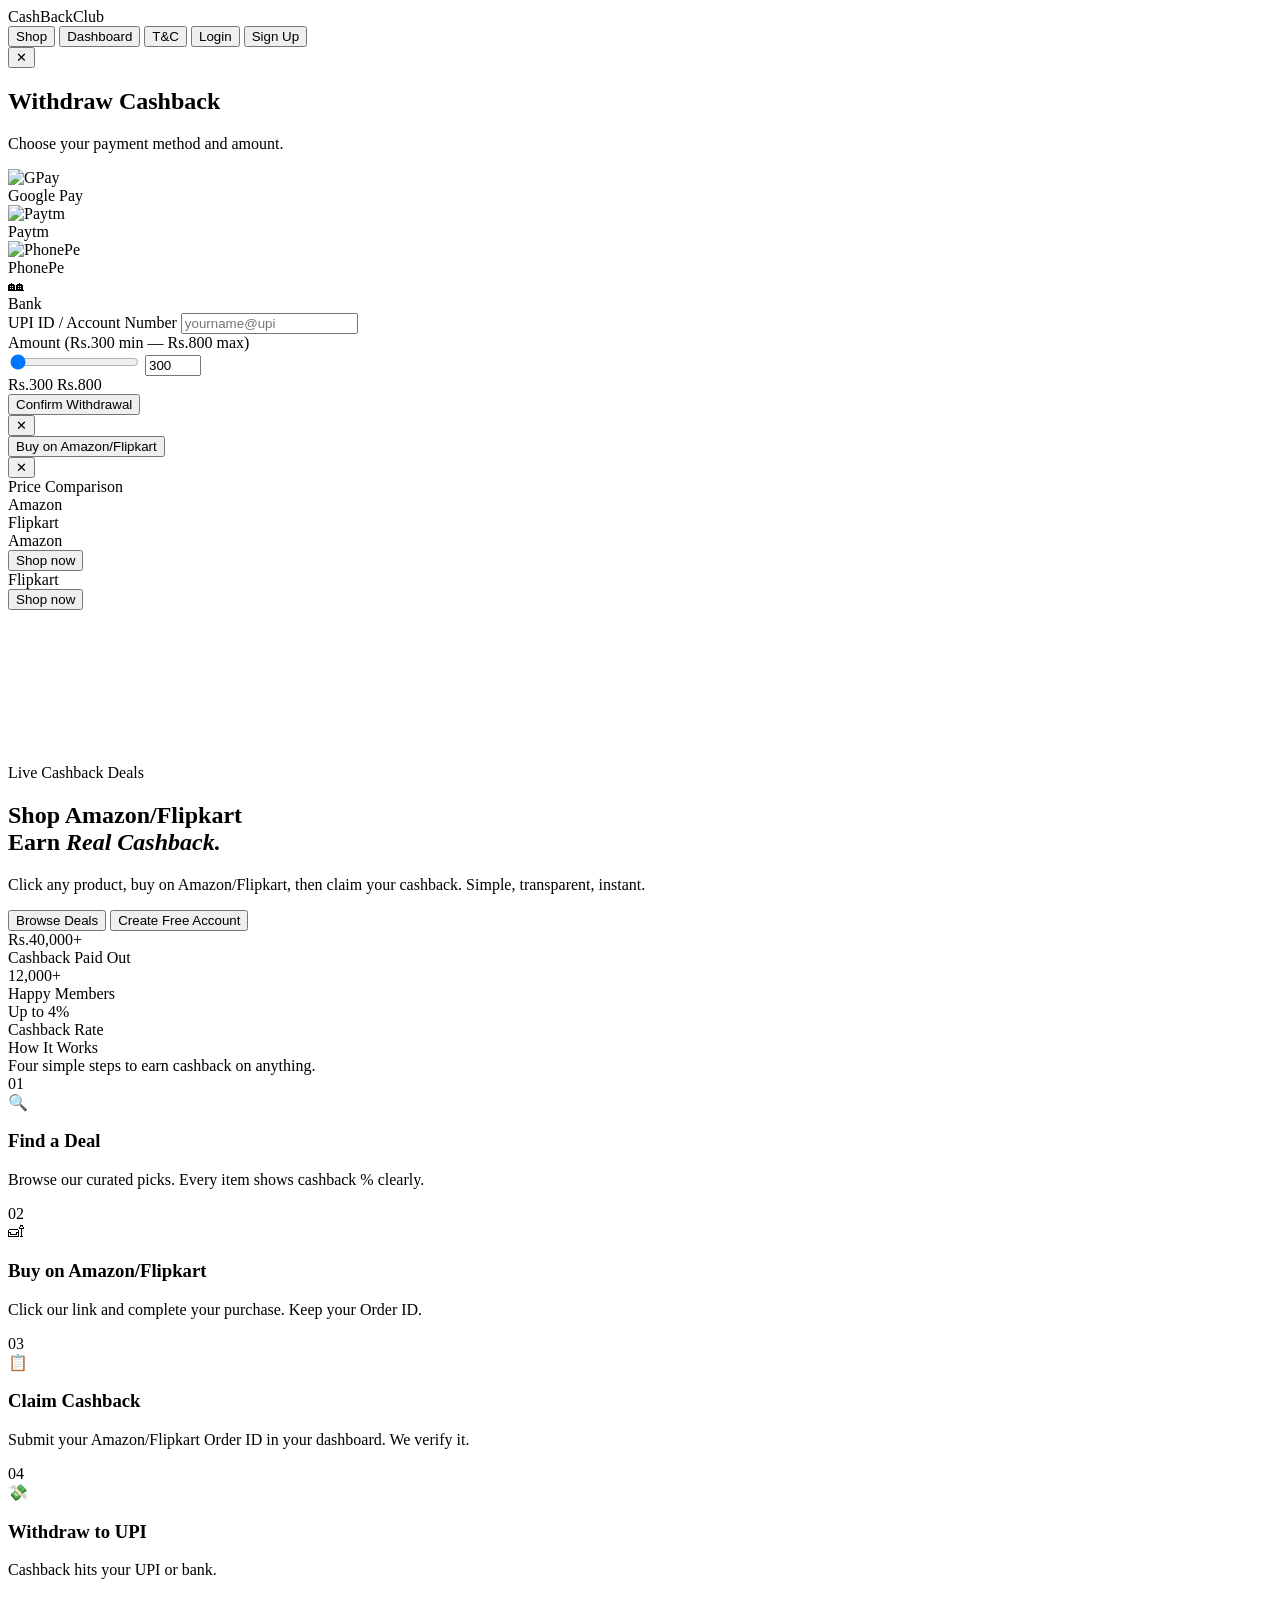
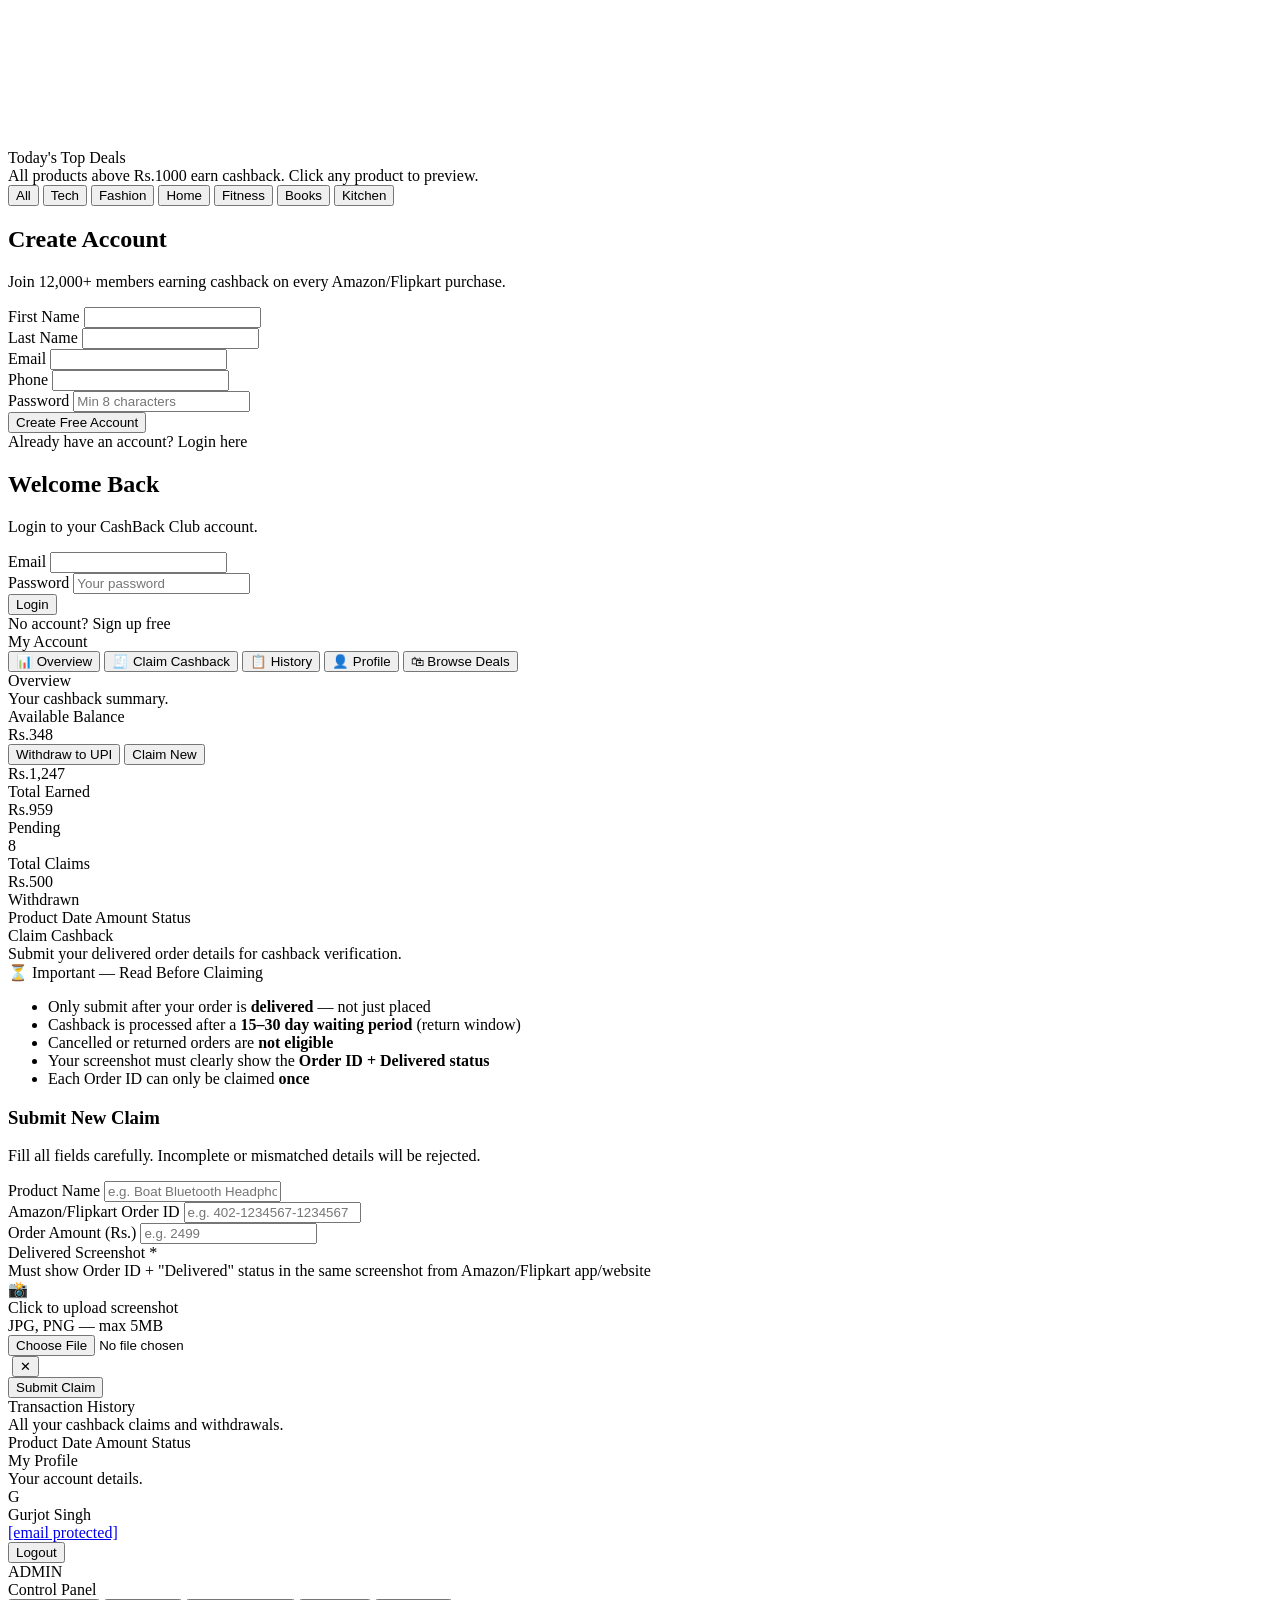
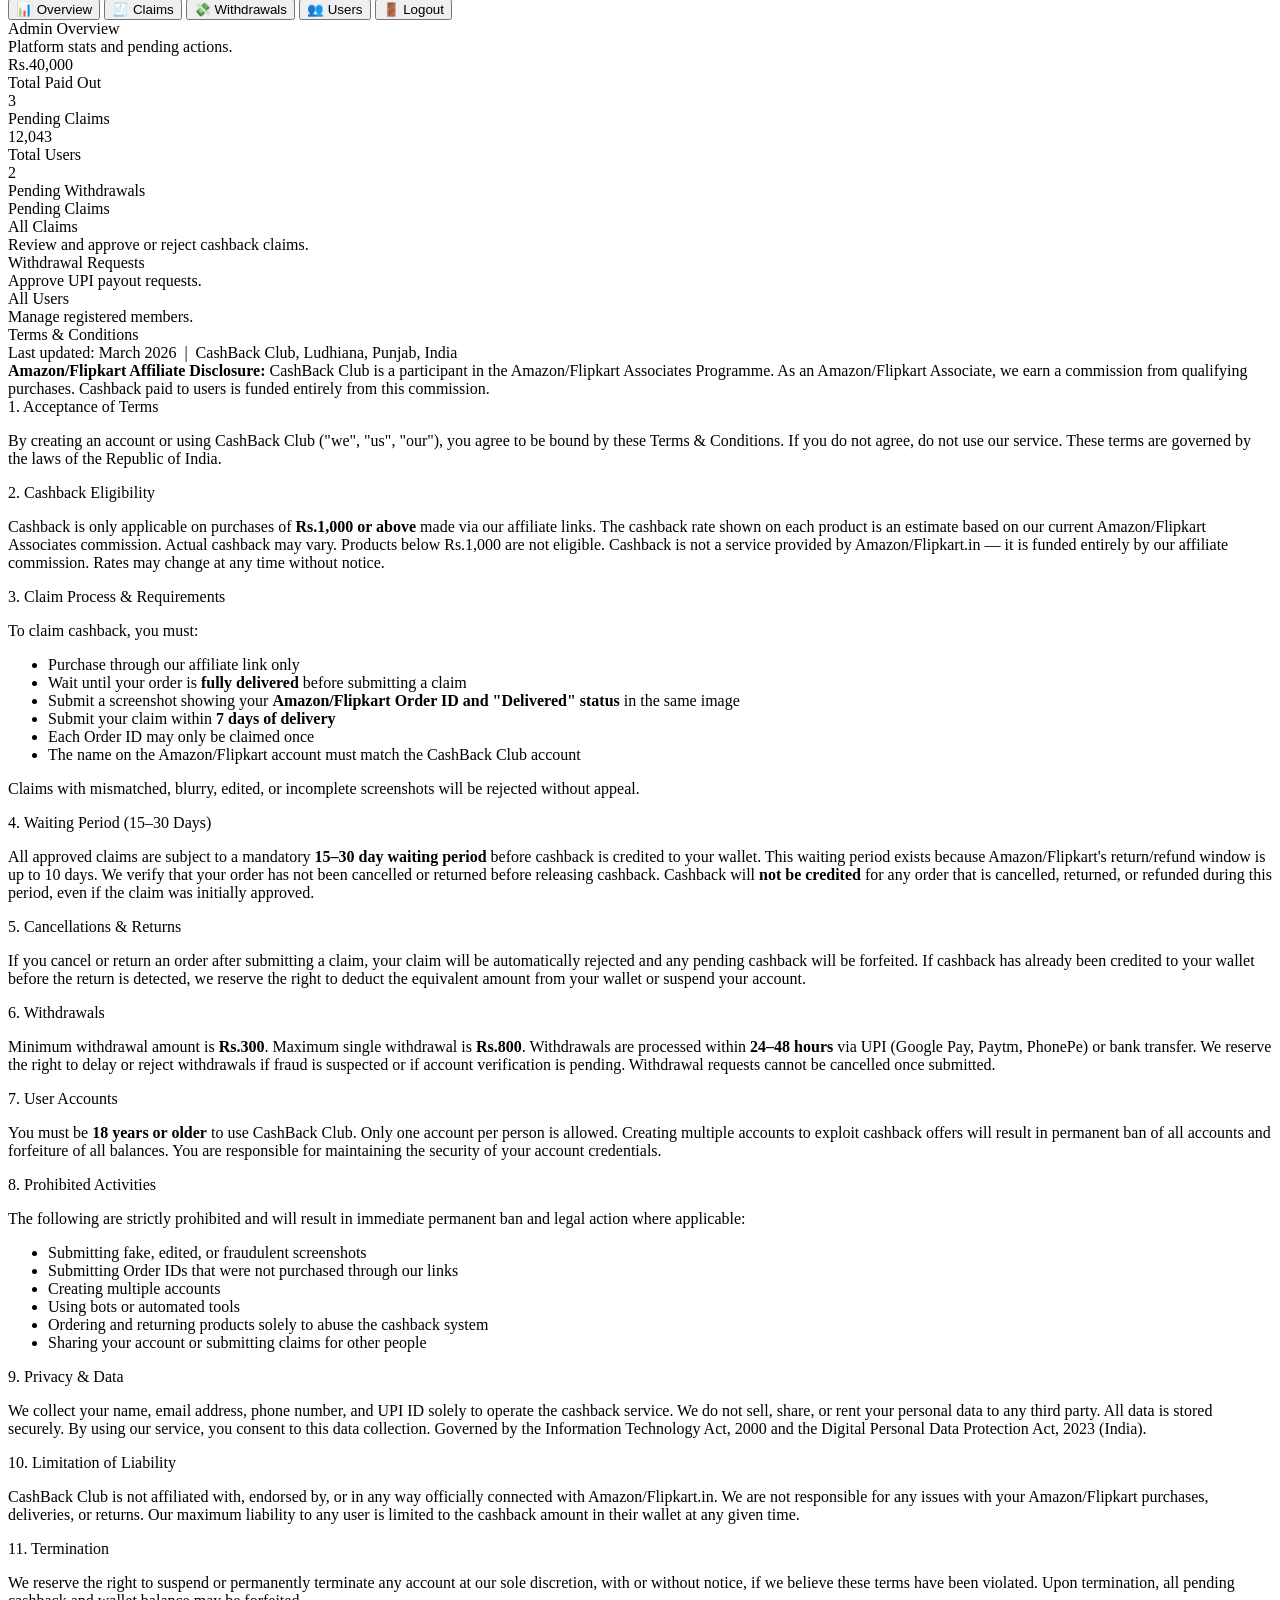
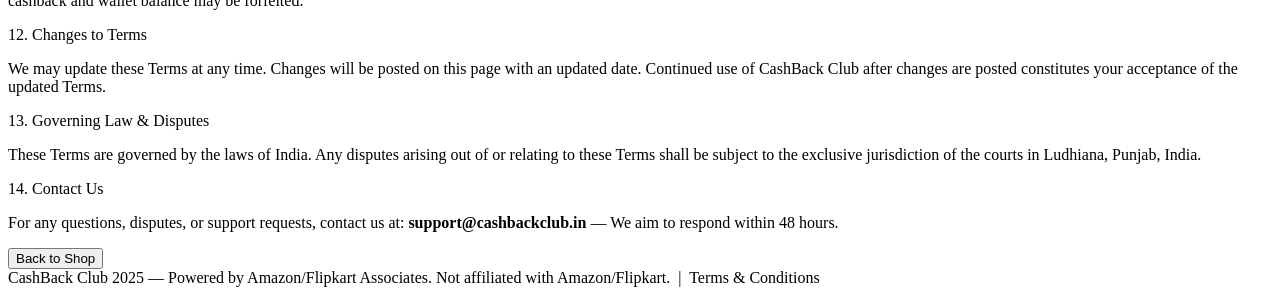
==== index.html @ 77dce582 "added files" ====
<!DOCTYPE html>
<html lang="en">

<head>
    <meta charset="UTF-8" />
    <meta name="viewport" content="width=device-width, initial-scale=1.0" />
    <title>CashBack Club</title>
    <link href="https://fonts.googleapis.com/css2?family=Syne:wght@400;600;700;800&family=DM+Sans:wght@300;400;500&family=Manrope:wght@600;700;800&display=swap" rel="stylesheet" />

    <script src="https://unpkg.com/@supabase/supabase-js@2"></script>
    <script src="../scripts/config/supabase.js"></script>

    <link rel="stylesheet" href="../styles/style.css" />
</head>

<body>
    <!-- NAV -->
    <nav>
        <div class="logo" data-page="shop">
            Cash<span>Back</span>Club
        </div>
        <div class="nav-right" id="navRight">
            <button class="nav-link" data-page="shop">Shop</button>
            <button class="nav-link" data-require-page="dashboard">Dashboard</button>
            <button class="nav-link" data-page="terms">T&C</button>
            <button class="nav-btn outline" data-page="login">Login</button>
            <button class="nav-btn" data-page="signup">Sign Up</button>
        </div>
    </nav>

    <!-- TOAST -->
    <div class="toast" id="toast">
        <span id="toastMsg"></span>
    </div>

    <!-- UPI MODAL -->
    <div class="modal-overlay" id="upiModal" data-close-overlay="upi">
        <div class="modal">
            <button class="modal-close" data-action="close-upi">&#x2715;</button>
            <h2>Withdraw Cashback</h2>
            <p>Choose your payment method and amount.</p>
            <div class="upi-options">
                <div class="upi-opt selected" data-upi-method="gpay">
                    <div class="upi-logo">
                        <img src="../assets/images/payments/gpay.png" alt="GPay" />
                    </div>
                    <div class="upi-name">Google Pay</div>
                </div>
                <div class="upi-opt" data-upi-method="paytm">
                    <div class="upi-logo">
                        <img src="../assets/images/payments/paytm.png" alt="Paytm" />
                    </div>
                    <div class="upi-name">Paytm</div>
                </div>
                <div class="upi-opt" data-upi-method="phonepe">
                    <div class="upi-logo">
                        <img src="../assets/images/payments/phonepe.png" alt="PhonePe" />
                    </div>
                    <div class="upi-name">PhonePe</div>
                </div>
                <div class="upi-opt" data-upi-method="bank">
                    <div class="upi-logo upi-logo-bank">
                        &#127960;
                    </div>
                    <div class="upi-name">Bank</div>
                </div>
            </div>
            <div class="form-group">
                <label class="form-label">UPI ID / Account Number</label>
                <input class="form-input" id="upiId" placeholder="yourname@upi" />
            </div>
            <div class="form-group">
                <label class="form-label">Amount (Rs.300 min &mdash; Rs.800 max)</label>
                <div class="amount-row">
                    <input type="range" min="300" max="800" value="300" id="amtSlider" data-sync="manual" />
                    <input type="number" class="amount-manual" id="amtManual" value="300" min="300" max="800" data-sync="slider" />
                </div>
                <div class="slider-labels">
                    <span>Rs.300</span>
                    <span>Rs.800</span>
                </div>
            </div>
            <button class="modal-btn" data-action="submit-withdraw">
          Confirm Withdrawal
        </button>
        </div>
    </div>

    <!-- PRODUCT VIEW MODAL -->
    <div class="prod-modal-overlay" id="prodModal" data-close-overlay="product">
        <div class="prod-modal" data-stop-close="true">
            <button data-action="close-product-modal" class="prod-modal-close-btn">
          &#x2715;
        </button>
            <div class="prod-modal-img" id="prodModalImg"></div>
            <div id="prodModalCat" class="prod-modal-cat"></div>
            <div id="prodModalName" class="prod-modal-name"></div>
            <div class="prod-modal-price-row">
                <div id="prodModalPrice" class="prod-modal-price"></div>
                <div id="prodModalCashback" class="prod-modal-cashback"></div>
            </div>
            <button id="prodModalBtn" class="prod-modal-btn">
          Buy on Amazon/Flipkart
        </button>
        </div>
    </div>

    <!-- COMPARE MODAL -->
    <div class="prod-modal-overlay compare-modal-overlay" id="compareModal" data-close-overlay="compare">
        <div class="compare-modal" data-stop-close="true">
            <button data-action="close-compare-modal" class="prod-modal-close-btn">
          &#x2715;
        </button>
            <div class="compare-modal-grid">
                <div class="compare-visual-panel">
                    <div class="compare-modal-img" id="compareModalImg"></div>
                    <div class="compare-modal-copy">
                        <div class="compare-modal-label">Price Comparison</div>
                        <div class="compare-modal-name" id="compareModalName"></div>
                        <div class="compare-modal-sub" id="compareModalSub"></div>
                    </div>
                </div>
                <div class="compare-data-panel">
                    <div class="compare-chart-wrap">
                        <div class="compare-chart" id="compareChart">
                            <div class="compare-chart-center">
                                <div class="compare-chart-gap" id="compareGapValue"></div>
                                <div class="compare-chart-gap-label" id="compareGapLabel"></div>
                            </div>
                        </div>
                        <div class="compare-chart-legend">
                            <div class="compare-legend-item">
                                <span class="compare-legend-dot amazon"></span>
                                <span>Amazon</span>
                            </div>
                            <div class="compare-legend-item">
                                <span class="compare-legend-dot flipkart"></span>
                                <span>Flipkart</span>
                            </div>
                        </div>
                    </div>
                    <div class="compare-summary-banner" id="compareSummaryBanner"></div>
                    <div class="compare-market-list">
                        <div class="compare-market-row amazon">
                            <div class="compare-market-topline">
                                <div>
                                    <div class="compare-market-name">Amazon</div>
                                    <div class="compare-market-note" id="compareAmazonNote"></div>
                                </div>
                                <div class="compare-market-price" id="compareAmazonPrice"></div>
                            </div>
                            <button type="button" class="compare-shop-btn amazon" id="compareAmazonBtn">Shop now</button>
                        </div>
                        <div class="compare-market-row flipkart">
                            <div class="compare-market-topline">
                                <div>
                                    <div class="compare-market-name">Flipkart</div>
                                    <div class="compare-market-note" id="compareFlipkartNote"></div>
                                </div>
                                <div class="compare-market-price" id="compareFlipkartPrice"></div>
                            </div>
                            <button type="button" class="compare-shop-btn flipkart" id="compareFlipkartBtn">Shop now</button>
                        </div>
                    </div>
                </div>
            </div>
        </div>
    </div>

    <!-- SHOP PAGE -->
    <div id="page-shop" class="page active">
        <section class="hero" id="heroSection">
            <canvas id="heroCanvas"></canvas>
            <div class="hero-content">
                <div class="badge">
                    <span class="badge-dot"></span> Live Cashback Deals
                </div>
                <h1>Shop Amazon/Flipkart<br />Earn <em>Real Cashback.</em></h1>
                <p class="hero-sub">
                    Click any product, buy on Amazon/Flipkart, then claim your cashback. Simple, transparent, instant.
                </p>
                <div class="hero-actions">
                    <button class="btn-primary" data-action="scroll-products">
              Browse Deals
            </button>
                    <button class="btn-outline" data-page="signup">
              Create Free Account
            </button>
                </div>
            </div>
        </section>

        <div class="stats">
            <div class="stat">
                <div class="stat-val">Rs.40,000+</div>
                <div class="stat-label">Cashback Paid Out</div>
            </div>
            <div class="stat">
                <div class="stat-val">12,000+</div>
                <div class="stat-label">Happy Members</div>
            </div>
            <div class="stat">
                <div class="stat-val">Up to 4%</div>
                <div class="stat-label">Cashback Rate</div>
            </div>
        </div>

        <div class="section">
            <div class="section-title">How It Works</div>
            <div class="section-sub">Four simple steps to earn cashback on anything.</div>
            <div class="steps">
                <div class="step">
                    <div class="step-num">01</div>
                    <div class="step-icon">&#128269;</div>
                    <h3>Find a Deal</h3>
                    <p>Browse our curated picks. Every item shows cashback % clearly.</p>
                </div>
                <div class="step">
                    <div class="step-num">02</div>
                    <div class="step-icon">&#128715;</div>
                    <h3>Buy on Amazon/Flipkart</h3>
                    <p>Click our link and complete your purchase. Keep your Order ID.</p>
                </div>
                <div class="step">
                    <div class="step-num">03</div>
                    <div class="step-icon">&#128203;</div>
                    <h3>Claim Cashback</h3>
                    <p>Submit your Amazon/Flipkart Order ID in your dashboard. We verify it.</p>
                </div>
                <div class="step">
                    <div class="step-num">04</div>
                    <div class="step-icon">&#128184;</div>
                    <h3>Withdraw to UPI</h3>
                    <p>Cashback hits your UPI or bank.</p>
                </div>
            </div>
        </div>

        <div class="products-wrap" id="productsSection">
            <canvas id="dealsCanvas"></canvas>
            <div class="products-inner">
                <div class="section-title section-title-highlight">Today's Top Deals</div>
                <div class="section-sub section-sub-center">
                    All products above Rs.1000 earn cashback. Click any product to preview.
                </div>
                <div class="tabs tabs-centered">
                    <button class="tab active" data-filter="all">All</button>
                    <button class="tab" data-filter="tech">Tech</button>
                    <button class="tab" data-filter="fashion">Fashion</button>
                    <button class="tab" data-filter="home">Home</button>
                    <button class="tab" data-filter="fitness">Fitness</button>
                    <button class="tab" data-filter="books">Books</button>
                    <button class="tab" data-filter="Kitchen">Kitchen</button>
                </div>
                <div class="products-grid" id="productsGrid"></div>
            </div>
        </div>
    </div>

    <!-- SIGNUP PAGE -->
    <div id="page-signup" class="page">
        <div class="auth-wrap">
            <div class="auth-box">
                <h2>Create Account</h2>
                <p>Join 12,000+ members earning cashback on every Amazon/Flipkart purchase.</p>
                <div class="form-row">
                    <div class="form-group">
                        <label class="form-label">First Name</label>
                        <input class="form-input" id="su-fname" placeholder="" />
                    </div>
                    <div class="form-group">
                        <label class="form-label">Last Name</label>
                        <input class="form-input" id="su-lname" placeholder="" />
                    </div>
                </div>
                <div class="form-group">
                    <label class="form-label">Email</label>
                    <input class="form-input" id="su-email" type="email" placeholder="" />
                </div>
                <div class="form-group">
                    <label class="form-label">Phone</label>
                    <input class="form-input" id="su-phone" type="tel" placeholder="" />
                </div>
                <div class="form-group">
                    <label class="form-label">Password</label>
                    <input class="form-input" id="su-pass" type="password" placeholder="Min 8 characters" />
                </div>
                <button class="form-btn" data-action="signup">Create Free Account</button>
                <div class="auth-switch">
                    Already have an account?
                    <a data-page="login">Login here</a>
                </div>
            </div>
        </div>
    </div>

    <!-- LOGIN PAGE -->
    <div id="page-login" class="page">
        <div class="auth-wrap">
            <div class="auth-box">
                <h2>Welcome Back</h2>
                <p>Login to your CashBack Club account.</p>
                <div class="form-group">
                    <label class="form-label">Email</label>
                    <input class="form-input" id="li-email" type="email" placeholder="" />
                </div>
                <div class="form-group">
                    <label class="form-label">Password</label>
                    <input class="form-input" id="li-pass" type="password" placeholder="Your password" />
                </div>
                <button class="form-btn" data-action="login">Login</button>
                <div class="auth-switch">
                    No account? <a data-page="signup">Sign up free</a>
                </div>
            </div>
        </div>
    </div>

    <!-- DASHBOARD -->
    <div id="page-dashboard" class="page">
        <div class="dash-layout">
            <div class="dash-sidebar">
                <div class="dash-sidebar-title">
                    My Account
                </div>
                <button class="sidebar-item active" data-dash-section="overview">&#128202; Overview</button>
                <button class="sidebar-item" data-dash-section="cashback">&#129534; Claim Cashback</button>
                <button class="sidebar-item" data-dash-section="history">&#128203; History</button>
                <button class="sidebar-item" data-dash-section="profile">&#128100; Profile</button>
                <button class="sidebar-item sidebar-item-top" data-page="shop">
            &#128717; Browse Deals
          </button>
            </div>
            <div class="dash-main">
                <div class="dash-section active" id="dash-overview">
                    <div class="dash-section-title">Overview</div>
                    <div class="dash-section-sub">Your cashback summary.</div>
                    <div class="wallet-card">
                        <div>
                            <div class="wallet-bal-label">Available Balance</div>
                            <div class="wallet-bal">Rs.<span id="userBalance">348</span></div>
                        </div>
                        <div class="wallet-actions">
                            <button class="w-btn primary" data-action="open-upi">Withdraw to UPI</button>
                            <button class="w-btn outline" data-dash-section="cashback">Claim New</button>
                        </div>
                    </div>
                    <div class="mini-stats">
                        <div class="mini-stat">
                            <div class="mini-stat-val mini-stat-accent">Rs.1,247</div>
                            <div class="mini-stat-label">Total Earned</div>
                        </div>
                        <div class="mini-stat">
                            <div class="mini-stat-val mini-stat-gold">Rs.959</div>
                            <div class="mini-stat-label">Pending</div>
                        </div>
                        <div class="mini-stat">
                            <div class="mini-stat-val mini-stat-blue">8</div>
                            <div class="mini-stat-label">Total Claims</div>
                        </div>
                        <div class="mini-stat">
                            <div class="mini-stat-val mini-stat-red">Rs.500</div>
                            <div class="mini-stat-label">Withdrawn</div>
                        </div>
                    </div>
                    <div class="tx-table">
                        <div class="tx-table-header">
                            <span>Product</span>
                            <span>Date</span>
                            <span>Amount</span>
                            <span>Status</span>
                        </div>
                        <div id="txTableBody"></div>
                    </div>
                </div>
                <div class="dash-section" id="dash-cashback">
                    <div class="dash-section-title">Claim Cashback</div>
                    <div class="dash-section-sub">Submit your delivered order details for cashback verification.</div>

                    <!-- Waiting period notice -->
                    <div class="claim-notice">
                        <div class="claim-notice-title">⏳ Important — Read Before Claiming</div>
                        <ul class="claim-notice-list">
                            <li>Only submit after your order is <strong class="text-main">delivered</strong> — not just placed</li>
                            <li>Cashback is processed after a <strong class="text-main">15–30 day waiting period</strong> (return window)</li>
                            <li>Cancelled or returned orders are <strong class="text-red">not eligible</strong></li>
                            <li>Your screenshot must clearly show the <strong class="text-main">Order ID + Delivered status</strong></li>
                            <li>Each Order ID can only be claimed <strong class="text-main">once</strong></li>
                        </ul>
                    </div>

                    <div class="claim-card">
                        <h3>Submit New Claim</h3>
                        <p class="claim-helper-text">Fill all fields carefully. Incomplete or mismatched details will be rejected.</p>

                        <div class="form-group">
                            <label class="form-label">Product Name</label>
                            <input class="form-input" id="claimProduct" type="text" inputmode="text" autocomplete="off" pattern="[A-Za-z\\s]+" title="Use letters only" placeholder="e.g. Boat Bluetooth Headphones" data-sanitize="claim-product" />
                        </div>

                        <div class="form-group">
                            <label class="form-label">Amazon/Flipkart Order ID</label>
                            <input class="form-input" id="orderInput" type="text" inputmode="numeric" autocomplete="off" pattern="\\d{3}-\\d{7}-\\d{7}" maxlength="19" title="Use order ID like 402-1234567-1234567" placeholder="e.g. 402-1234567-1234567" data-sanitize="order-id" />
                        </div>

                        <div class="form-group">
                            <label class="form-label">Order Amount (Rs.)</label>
                            <input class="form-input" id="claimAmount" type="text" inputmode="numeric" autocomplete="off" pattern="\\d+" title="Use numbers only" placeholder="e.g. 2499" data-sanitize="claim-amount" />
                        </div>

                        <div class="form-group">
                            <label class="form-label">Delivered Screenshot <span class="text-red">*</span></label>
                            <div class="claim-upload-hint">Must show Order ID + "Delivered" status in the same screenshot from Amazon/Flipkart app/website</div>
                            <div id="ssDropZone" data-action="open-upload" class="ss-drop-zone">
                                <div class="ss-drop-icon">📸</div>
                                <div class="ss-drop-text">Click to upload screenshot</div>
                                <div class="ss-drop-subtext">JPG, PNG — max 5MB</div>
                            </div>
                            <input type="file" id="ssUpload" accept="image/*" class="hidden-input" data-action="preview-upload" />
                            <div id="ssPreview" class="ss-preview">
                                <img id="ssImg" class="ss-preview-img" />
                                <button data-action="clear-upload" class="ss-clear-btn">✕</button>
                            </div>
                        </div>

                        <button class="claim-btn claim-btn-full" data-action="submit-claim">Submit Claim</button>
                    </div>
                </div>
                <div class="dash-section" id="dash-history">
                    <div class="dash-section-title">Transaction History</div>
                    <div class="dash-section-sub">All your cashback claims and withdrawals.</div>
                    <div class="tx-table">
                        <div class="tx-table-header">
                            <span>Product</span>
                            <span>Date</span>
                            <span>Amount</span>
                            <span>Status</span>
                        </div>
                        <div id="historyBody"></div>
                    </div>
                </div>
                <div class="dash-section" id="dash-profile">
                    <div class="dash-section-title">My Profile</div>
                    <div class="dash-section-sub">Your account details.</div>
                    <div class="profile-card">
                        <div class="profile-avatar" id="profileAvatar">G</div>
                        <div class="profile-name" id="profileName">Gurjot Singh</div>
                        <div class="profile-email" id="profileEmail"><a href="/cdn-cgi/l/email-protection" class="__cf_email__" data-cfemail="701705021a1f0430171d11191c5e131f1d">[email&#160;protected]</a></div>
                        <button class="logout-btn" data-action="logout">Logout</button>
                    </div>
                </div>
            </div>
        </div>
    </div>

    <!-- ADMIN -->
    <div id="page-admin" class="page">
        <div class="admin-wrap">
            <div class="admin-sidebar">
                <div class="admin-badge">ADMIN</div>
                <div class="admin-panel-title">Control Panel</div>
                <button class="sidebar-item active" data-admin-section="overview">&#128202; Overview</button>
                <button class="sidebar-item" data-admin-section="claims">&#129534; Claims</button>
                <button class="sidebar-item" data-admin-section="withdrawals">&#128184; Withdrawals</button>
                <button class="sidebar-item" data-admin-section="users">&#128101; Users</button>
                <button class="sidebar-item admin-logout-btn" data-action="logout">&#128682; Logout</button>
            </div>
            <div class="admin-main">
                <div class="admin-section active" id="admin-overview">
                    <div class="dash-section-title">Admin Overview</div>
                    <div class="dash-section-sub">Platform stats and pending actions.</div>
                    <div class="admin-stats">
                        <div class="admin-stat">
                            <div class="admin-stat-val text-accent">Rs.40,000</div>
                            <div class="admin-stat-label">Total Paid Out</div>
                        </div>
                        <div class="admin-stat">
                            <div class="admin-stat-val text-gold">3</div>
                            <div class="admin-stat-label">Pending Claims</div>
                        </div>
                        <div class="admin-stat">
                            <div class="admin-stat-val text-blue">12,043</div>
                            <div class="admin-stat-label">Total Users</div>
                        </div>
                        <div class="admin-stat">
                            <div class="admin-stat-val text-red">2</div>
                            <div class="admin-stat-label">Pending Withdrawals</div>
                        </div>
                    </div>
                    <div class="admin-pending-title">
                        Pending Claims
                    </div>
                    <div class="admin-table" id="adminOverviewClaims"></div>
                </div>
                <div class="admin-section" id="admin-claims">
                    <div class="dash-section-title">All Claims</div>
                    <div class="dash-section-sub">Review and approve or reject cashback claims.</div>
                    <div class="admin-table">
                        <div id="allClaimsBody"></div>
                    </div>
                </div>
                <div class="admin-section" id="admin-withdrawals">
                    <div class="dash-section-title">Withdrawal Requests</div>
                    <div class="dash-section-sub">Approve UPI payout requests.</div>
                    <div class="admin-table">
                        <div id="withdrawBody"></div>
                    </div>
                </div>
                <div class="admin-section" id="admin-users">
                    <div class="dash-section-title">All Users</div>
                    <div class="dash-section-sub">Manage registered members.</div>
                    <div class="admin-table">
                        <div id="usersBody"></div>
                    </div>
                </div>
            </div>
        </div>
    </div>

    <!-- TERMS PAGE -->
    <div id="page-terms" class="page">
        <div class="terms-wrap">
            <div class="terms-main-title">Terms &amp; Conditions</div>
            <div class="terms-main-sub">Last updated: March 2026 &nbsp;|&nbsp; CashBack Club, Ludhiana, Punjab, India</div>

            <div class="terms-disclosure">
                <strong class="text-accent">Amazon/Flipkart Affiliate Disclosure:</strong> CashBack Club is a participant in the Amazon/Flipkart Associates Programme. As an Amazon/Flipkart Associate, we earn a commission from qualifying purchases. Cashback
                paid to users is funded entirely from this commission.
            </div>

            <div class="terms-stack">
                <div class="terms-section">
                    <div class="terms-section-title">1. Acceptance of Terms</div>
                    <p>By creating an account or using CashBack Club ("we", "us", "our"), you agree to be bound by these Terms & Conditions. If you do not agree, do not use our service. These terms are governed by the laws of the Republic of India.</p>
                </div>

                <div class="terms-section">
                    <div class="terms-section-title">2. Cashback Eligibility</div>
                    <p>Cashback is only applicable on purchases of <strong class="text-main">Rs.1,000 or above</strong> made via our affiliate links. The cashback rate shown on each product is an estimate based on our current Amazon/Flipkart Associates commission.
                        Actual cashback may vary. Products below Rs.1,000 are not eligible. Cashback is not a service provided by Amazon/Flipkart.in — it is funded entirely by our affiliate commission. Rates may change at any time without notice.
                    </p>
                </div>

                <div class="terms-section">
                    <div class="terms-section-title">3. Claim Process &amp; Requirements</div>
                    <p>To claim cashback, you must:</p>
                    <ul class="terms-list">
                        <li>Purchase through our affiliate link only</li>
                        <li>Wait until your order is <strong class="text-main">fully delivered</strong> before submitting a claim</li>
                        <li>Submit a screenshot showing your <strong class="text-main">Amazon/Flipkart Order ID and "Delivered" status</strong> in the same image</li>
                        <li>Submit your claim within <strong class="text-main">7 days of delivery</strong></li>
                        <li>Each Order ID may only be claimed once</li>
                        <li>The name on the Amazon/Flipkart account must match the CashBack Club account</li>
                    </ul>
                    <p class="terms-paragraph-top">Claims with mismatched, blurry, edited, or incomplete screenshots will be rejected without appeal.</p>
                </div>

                <div class="terms-section">
                    <div class="terms-section-title">4. Waiting Period (15–30 Days)</div>
                    <p>All approved claims are subject to a mandatory <strong class="text-main">15–30 day waiting period</strong> before cashback is credited to your wallet. This waiting period exists because Amazon/Flipkart's return/refund window is up
                        to 10 days. We verify that your order has not been cancelled or returned before releasing cashback. Cashback will <strong class="text-red">not be credited</strong> for any order that is cancelled, returned, or refunded during this
                        period, even if the claim was initially approved.</p>
                </div>

                <div class="terms-section">
                    <div class="terms-section-title">5. Cancellations &amp; Returns</div>
                    <p>If you cancel or return an order after submitting a claim, your claim will be automatically rejected and any pending cashback will be forfeited. If cashback has already been credited to your wallet before the return is detected, we
                        reserve the right to deduct the equivalent amount from your wallet or suspend your account.</p>
                </div>

                <div class="terms-section">
                    <div class="terms-section-title">6. Withdrawals</div>
                    <p>Minimum withdrawal amount is <strong class="text-main">Rs.300</strong>. Maximum single withdrawal is <strong class="text-main">Rs.800</strong>. Withdrawals are processed within <strong class="text-main">24–48 hours</strong> via UPI
                        (Google Pay, Paytm, PhonePe) or bank transfer. We reserve the right to delay or reject withdrawals if fraud is suspected or if account verification is pending. Withdrawal requests cannot be cancelled once submitted.</p>
                </div>

                <div class="terms-section">
                    <div class="terms-section-title">7. User Accounts</div>
                    <p>You must be <strong class="text-main">18 years or older</strong> to use CashBack Club. Only one account per person is allowed. Creating multiple accounts to exploit cashback offers will result in permanent ban of all accounts and forfeiture
                        of all balances. You are responsible for maintaining the security of your account credentials.</p>
                </div>

                <div class="terms-section">
                    <div class="terms-section-title">8. Prohibited Activities</div>
                    <p>The following are strictly prohibited and will result in immediate permanent ban and legal action where applicable:</p>
                    <ul class="terms-list">
                        <li>Submitting fake, edited, or fraudulent screenshots</li>
                        <li>Submitting Order IDs that were not purchased through our links</li>
                        <li>Creating multiple accounts</li>
                        <li>Using bots or automated tools</li>
                        <li>Ordering and returning products solely to abuse the cashback system</li>
                        <li>Sharing your account or submitting claims for other people</li>
                    </ul>
                </div>

                <div class="terms-section">
                    <div class="terms-section-title">9. Privacy &amp; Data</div>
                    <p>We collect your name, email address, phone number, and UPI ID solely to operate the cashback service. We do not sell, share, or rent your personal data to any third party. All data is stored securely. By using our service, you consent
                        to this data collection. Governed by the Information Technology Act, 2000 and the Digital Personal Data Protection Act, 2023 (India).</p>
                </div>

                <div class="terms-section">
                    <div class="terms-section-title">10. Limitation of Liability</div>
                    <p>CashBack Club is not affiliated with, endorsed by, or in any way officially connected with Amazon/Flipkart.in. We are not responsible for any issues with your Amazon/Flipkart purchases, deliveries, or returns. Our maximum liability
                        to any user is limited to the cashback amount in their wallet at any given time.</p>
                </div>

                <div class="terms-section">
                    <div class="terms-section-title">11. Termination</div>
                    <p>We reserve the right to suspend or permanently terminate any account at our sole discretion, with or without notice, if we believe these terms have been violated. Upon termination, all pending cashback and wallet balance may be forfeited.</p>
                </div>

                <div class="terms-section">
                    <div class="terms-section-title">12. Changes to Terms</div>
                    <p>We may update these Terms at any time. Changes will be posted on this page with an updated date. Continued use of CashBack Club after changes are posted constitutes your acceptance of the updated Terms.</p>
                </div>

                <div class="terms-section">
                    <div class="terms-section-title">13. Governing Law &amp; Disputes</div>
                    <p>These Terms are governed by the laws of India. Any disputes arising out of or relating to these Terms shall be subject to the exclusive jurisdiction of the courts in Ludhiana, Punjab, India.</p>
                </div>

                <div class="terms-section">
                    <div class="terms-section-title">14. Contact Us</div>
                    <p>For any questions, disputes, or support requests, contact us at: <strong class="text-accent">support@cashbackclub.in</strong> — We aim to respond within 48 hours.</p>
                </div>
            </div>

            <div class="terms-actions">
                <button data-page="shop" class="terms-back-btn">
                    Back to Shop
                </button>
            </div>
        </div>
    </div>

    <footer class="site-footer">
        CashBack Club 2025 &mdash; Powered by
        <span class="text-accent">Amazon/Flipkart Associates</span>. Not affiliated with Amazon/Flipkart. &nbsp;|&nbsp;
        <a data-page="terms" class="footer-link">Terms &amp; Conditions</a>
    </footer>

    <script src="../scripts/data/site-data.js"></script>
    <script src="../scripts/app.js"></script>
</body>

</html>
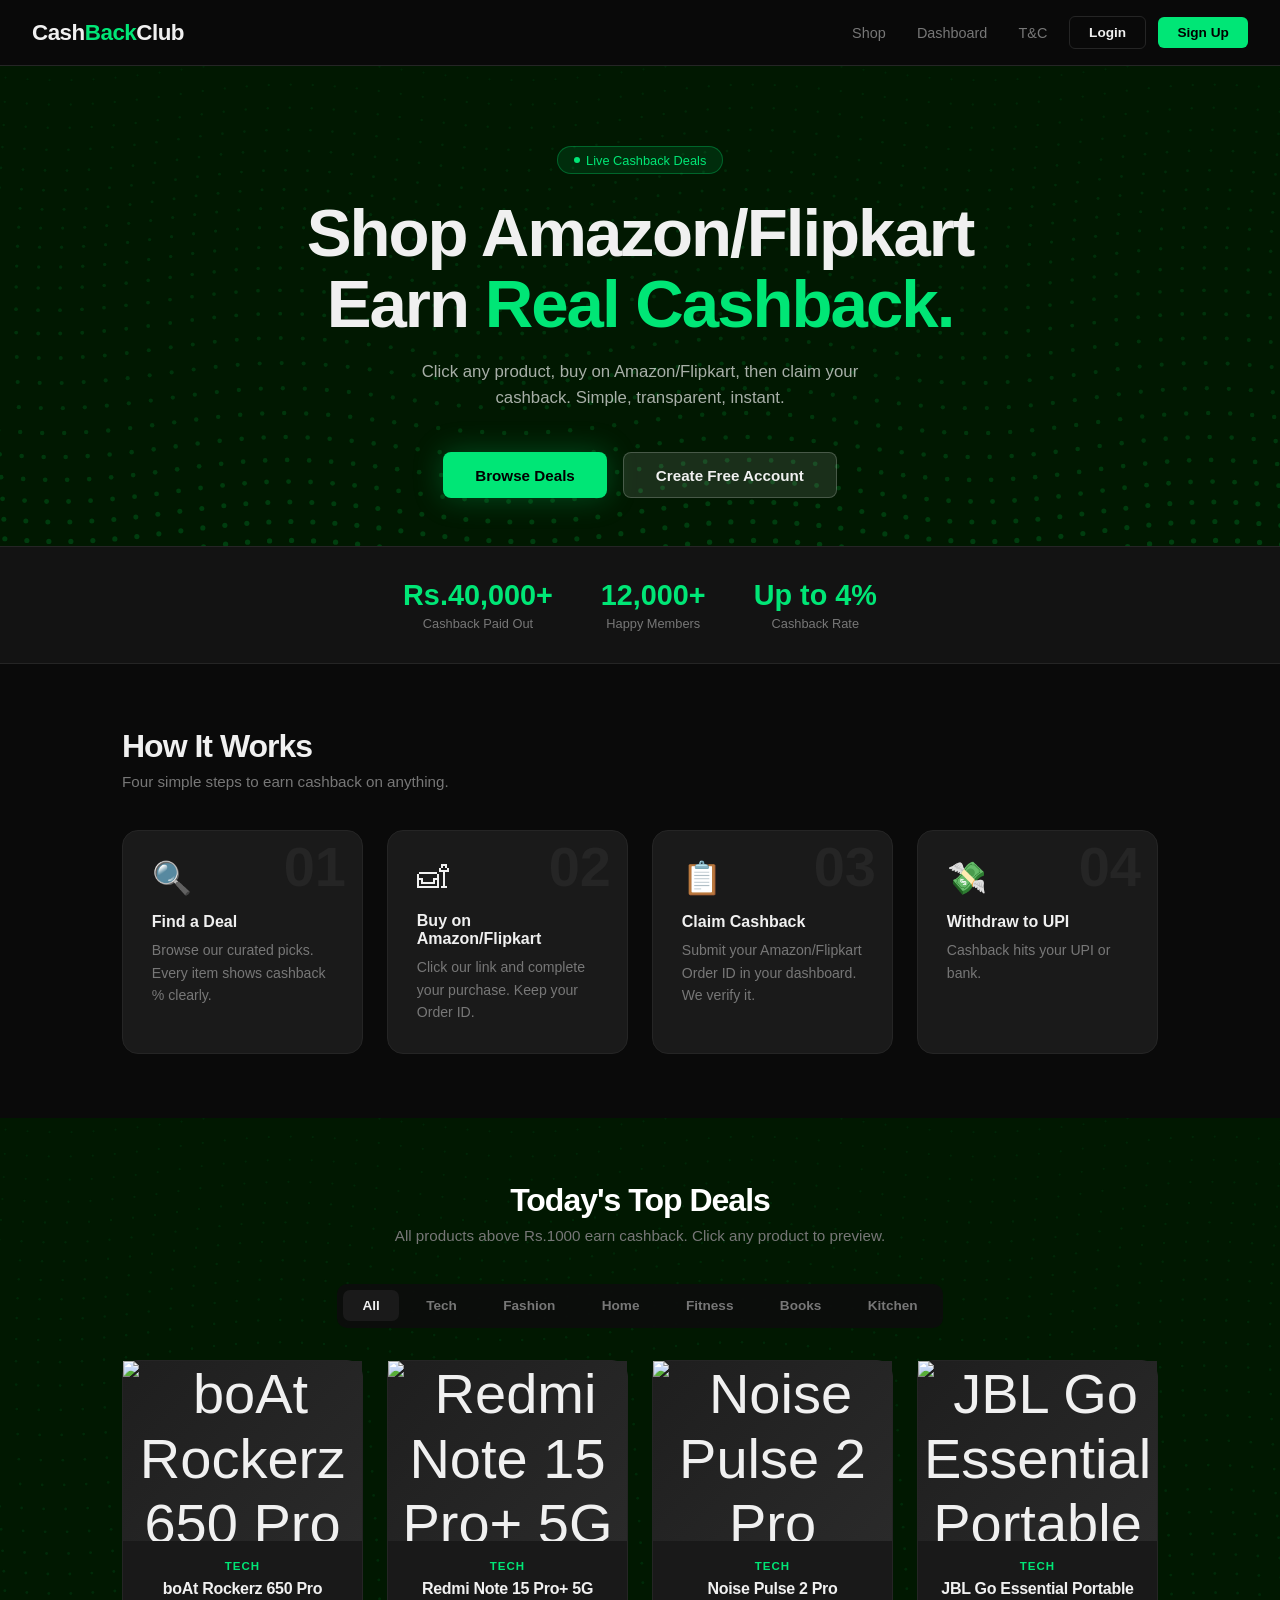
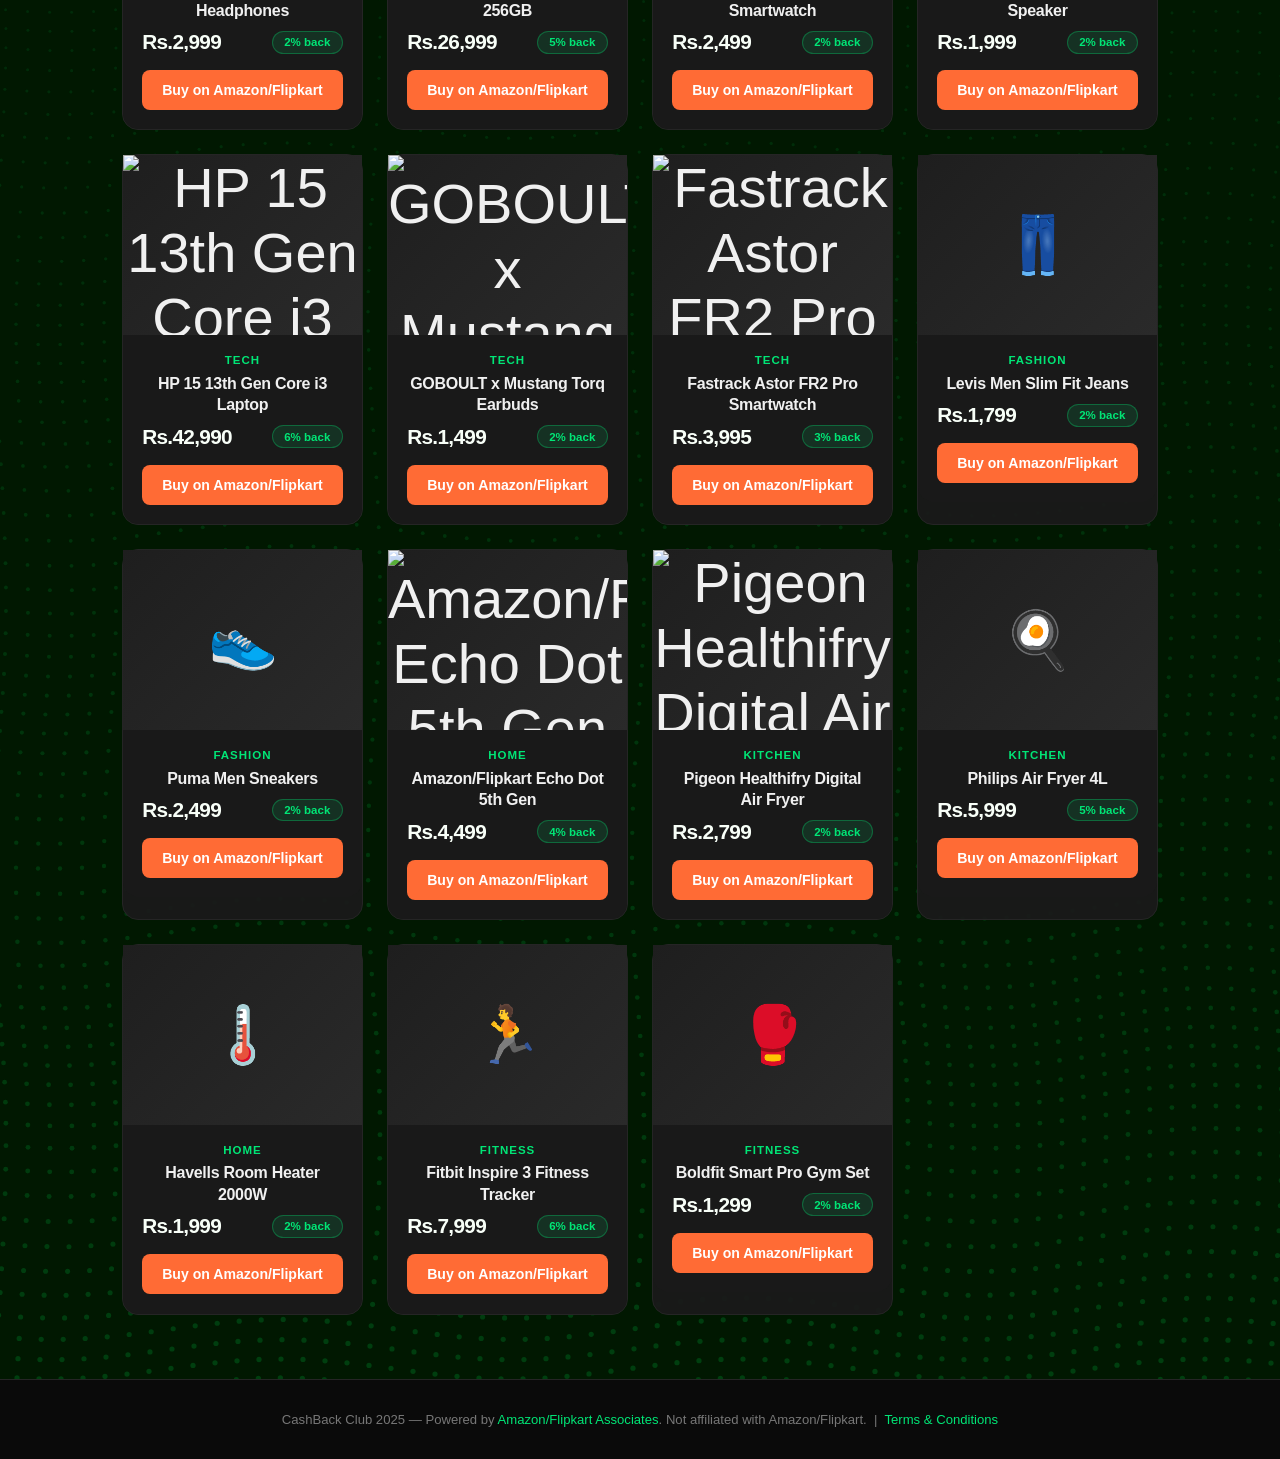
==== commit 6f37ea25: "linked js files and css" ====
--- a/index.html
+++ b/index.html
@@ -10,7 +10,7 @@
     <script src="https://unpkg.com/@supabase/supabase-js@2"></script>
     <script src="../scripts/config/supabase.js"></script>
 
-    <link rel="stylesheet" href="../styles/style.css" />
+    <link rel="stylesheet" href="style.css" />
 </head>
 
 <body>
@@ -640,8 +640,9 @@
         <a data-page="terms" class="footer-link">Terms &amp; Conditions</a>
     </footer>
 
-    <script src="../scripts/data/site-data.js"></script>
-    <script src="../scripts/app.js"></script>
+    <script src="site-data.js"></script>
+    <script src="app.js"></script>
+    <script src="supabase.js"></script>
 </body>
 
-</html>+</html>
--- a/style.css
+++ b/style.css
@@ -0,0 +1,2103 @@
+/* Combined stylesheet */
+         :root {
+            --bg: #0a0a0a;
+            --surface: #131313;
+            --card: #1a1a1a;
+            --border: #252525;
+            --accent: #00e676;
+            --accent2: #ff6b35;
+            --text: #f0f0f0;
+            --muted: #777;
+            --gold: #ffd700;
+            --red: #ff4757;
+            --blue: #3d9cff;
+        }
+        
+        * {
+            margin: 0;
+            padding: 0;
+            box-sizing: border-box;
+        }
+        
+        body {
+            background: var(--bg);
+            color: var(--text);
+            font-family: "DM Sans", sans-serif;
+            overflow-x: hidden;
+            min-height: 100vh;
+        }
+        
+        nav {
+            position: sticky;
+            top: 0;
+            z-index: 100;
+            display: flex;
+            align-items: center;
+            justify-content: space-between;
+            padding: 1rem 2rem;
+            background: rgba(10, 10, 10, 0.93);
+            backdrop-filter: blur(20px);
+            border-bottom: 1px solid var(--border);
+        }
+        
+        .logo {
+            font-family: "Syne", sans-serif;
+            font-weight: 800;
+            font-size: 1.4rem;
+            letter-spacing: -0.5px;
+            cursor: pointer;
+        }
+        
+        .logo span {
+            color: var(--accent);
+        }
+        
+        .nav-right {
+            display: flex;
+            gap: 0.75rem;
+            align-items: center;
+        }
+        
+        .nav-link {
+            color: var(--muted);
+            background: none;
+            border: none;
+            font-family: "DM Sans", sans-serif;
+            font-size: 0.9rem;
+            cursor: pointer;
+            transition: color 0.2s;
+            padding: 0.4rem 0.6rem;
+        }
+        
+        .nav-link:hover {
+            color: var(--text);
+        }
+        
+        .nav-btn {
+            background: var(--accent);
+            color: #000;
+            padding: 0.5rem 1.2rem;
+            border: none;
+            border-radius: 6px;
+            font-family: "Syne", sans-serif;
+            font-weight: 700;
+            font-size: 0.85rem;
+            cursor: pointer;
+            transition: opacity 0.2s;
+        }
+        
+        .nav-btn:hover {
+            opacity: 0.85;
+        }
+        
+        .nav-btn.outline {
+            background: transparent;
+            color: var(--text);
+            border: 1px solid var(--border);
+        }
+        
+        .user-chip {
+            display: flex;
+            align-items: center;
+            gap: 0.5rem;
+            background: var(--card);
+            border: 1px solid var(--border);
+            padding: 0.4rem 0.9rem;
+            border-radius: 99px;
+            font-size: 0.85rem;
+            cursor: pointer;
+        }
+        
+        .user-dot {
+            width: 8px;
+            height: 8px;
+            background: var(--accent);
+            border-radius: 50%;
+        }
+        
+        .page {
+            display: none;
+            position: relative;
+            z-index: 1;
+        }
+        
+        .page.active {
+            display: block;
+        }
+        
+        .hero {
+            position: relative;
+            min-height: 440px;
+            display: flex;
+            align-items: center;
+            justify-content: center;
+            overflow: hidden;
+        }
+        
+        .hero canvas {
+            position: absolute;
+            inset: 0;
+            width: 100%;
+            height: 100%;
+            z-index: 0;
+            display: block;
+        }
+        
+        .hero-content {
+            position: relative;
+            z-index: 2;
+            text-align: center;
+            padding: 5rem 2rem 3rem;
+            width: 100%;
+        }
+        
+        h1 {
+            font-family: "Syne", sans-serif;
+            font-size: clamp(2.2rem, 6vw, 4.2rem);
+            font-weight: 800;
+            line-height: 1.05;
+            letter-spacing: -2px;
+        }
+        
+        h1 em {
+            font-style: normal;
+            color: var(--accent);
+        }
+        
+        .hero-sub {
+            color: rgba(240, 240, 240, 0.7);
+            font-size: 1.05rem;
+            margin: 1.2rem auto 2.5rem;
+            max-width: 480px;
+            line-height: 1.6;
+            font-weight: 300;
+        }
+        
+        .hero-actions {
+            display: flex;
+            gap: 1rem;
+            justify-content: center;
+            flex-wrap: wrap;
+        }
+        
+        .btn-primary {
+            background: var(--accent);
+            color: #000;
+            padding: 0.85rem 2rem;
+            border: none;
+            border-radius: 8px;
+            font-family: "Syne", sans-serif;
+            font-weight: 700;
+            font-size: 0.95rem;
+            cursor: pointer;
+            transition: transform 0.2s, box-shadow 0.2s;
+            box-shadow: 0 0 30px rgba(0, 230, 118, 0.25);
+        }
+        
+        .btn-primary:hover {
+            transform: translateY(-2px);
+            box-shadow: 0 0 40px rgba(0, 230, 118, 0.4);
+        }
+        
+        .btn-outline {
+            background: rgba(255, 255, 255, 0.1);
+            color: var(--text);
+            padding: 0.85rem 2rem;
+            border: 1px solid rgba(255, 255, 255, 0.2);
+            border-radius: 8px;
+            font-family: "Syne", sans-serif;
+            font-weight: 600;
+            font-size: 0.95rem;
+            cursor: pointer;
+        }
+        
+        .btn-outline:hover {
+            border-color: var(--muted);
+        }
+        
+        .stats {
+            display: flex;
+            justify-content: center;
+            gap: 3rem;
+            flex-wrap: wrap;
+            padding: 2rem;
+            border-top: 1px solid var(--border);
+            border-bottom: 1px solid var(--border);
+            background: var(--surface);
+        }
+        
+        .stat {
+            text-align: center;
+        }
+        
+        .stat-val {
+            font-family: "Syne", sans-serif;
+            font-size: 1.8rem;
+            font-weight: 800;
+            color: var(--accent);
+        }
+        
+        .stat-label {
+            font-size: 0.8rem;
+            color: var(--muted);
+            margin-top: 0.2rem;
+        }
+        
+        .section {
+            padding: 4rem 2rem;
+            max-width: 1100px;
+            margin: 0 auto;
+        }
+        
+        .section-title {
+            font-family: "Syne", sans-serif;
+            font-size: 2rem;
+            font-weight: 800;
+            letter-spacing: -1px;
+            margin-bottom: 0.5rem;
+        }
+        
+        .section-sub {
+            color: var(--muted);
+            font-size: 0.95rem;
+            margin-bottom: 2.5rem;
+        }
+        
+        .steps {
+            display: grid;
+            grid-template-columns: repeat(auto-fit, minmax(220px, 1fr));
+            gap: 1.5rem;
+        }
+        
+        .step {
+            background: var(--card);
+            border: 1px solid var(--border);
+            border-radius: 16px;
+            padding: 1.8rem;
+            position: relative;
+            overflow: hidden;
+            transition: border-color 0.3s, transform 0.3s;
+        }
+        
+        .step:hover {
+            border-color: var(--accent);
+            transform: translateY(-4px);
+        }
+        
+        .step-num {
+            font-family: "Syne", sans-serif;
+            font-size: 3.5rem;
+            font-weight: 800;
+            color: var(--border);
+            position: absolute;
+            top: 0.5rem;
+            right: 1rem;
+            line-height: 1;
+        }
+        
+        .step-icon {
+            font-size: 2rem;
+            margin-bottom: 1rem;
+        }
+        
+        .step h3 {
+            font-family: "Syne", sans-serif;
+            font-weight: 700;
+            font-size: 1rem;
+            margin-bottom: 0.5rem;
+        }
+        
+        .step p {
+            color: var(--muted);
+            font-size: 0.88rem;
+            line-height: 1.6;
+        }
+        
+        .products-wrap {
+            position: relative;
+            overflow: hidden;
+        }
+        
+        .products-wrap canvas {
+            position: absolute;
+            inset: 0;
+            width: 100%;
+            height: 100%;
+            z-index: 0;
+            display: block;
+        }
+        
+        .products-inner {
+            position: relative;
+            z-index: 1;
+            padding: 4rem 2rem;
+            max-width: 1100px;
+            margin: 0 auto;
+            text-align: center;
+        }
+        
+        .tabs {
+            display: flex;
+            gap: 0.5rem;
+            margin-bottom: 2rem;
+            background: rgba(13, 13, 13, 0.92);
+            padding: 0.4rem;
+            border-radius: 10px;
+            width: max-content;
+            max-width: 100%;
+            flex-wrap: wrap;
+            margin: 0 auto 2rem;
+        }
+        
+        .tab {
+            display: inline-flex;
+            align-items: center;
+            justify-content: center;
+            padding: 0.5rem 1.2rem;
+            border-radius: 7px;
+            border: none;
+            background: transparent;
+            color: var(--muted);
+            font-family: "Syne", sans-serif;
+            font-weight: 600;
+            font-size: 0.85rem;
+            cursor: pointer;
+            transition: all 0.2s;
+            width: fit-content;
+            min-width: max-content;
+            white-space: nowrap;
+            flex: 0 0 auto;
+        }
+        
+        .tab.active {
+            background: var(--card);
+            color: var(--text);
+        }
+        
+        .products-grid {
+            display: grid;
+            grid-template-columns: repeat(auto-fill, minmax(240px, 1fr));
+            gap: 1.5rem;
+        }
+        
+        .auth-wrap {
+            min-height: calc(100vh - 65px);
+            display: flex;
+            align-items: center;
+            justify-content: center;
+            padding: 2rem;
+        }
+        
+        .auth-box {
+            background: var(--card);
+            border: 1px solid var(--border);
+            border-radius: 20px;
+            padding: 2.5rem;
+            width: 420px;
+            max-width: 100%;
+        }
+        
+        .auth-box h2 {
+            font-family: "Syne", sans-serif;
+            font-size: 1.8rem;
+            font-weight: 800;
+            margin-bottom: 0.4rem;
+        }
+        
+        .auth-box p {
+            color: var(--muted);
+            font-size: 0.88rem;
+            margin-bottom: 1.8rem;
+            line-height: 1.5;
+        }
+        
+        .form-group {
+            margin-bottom: 1rem;
+        }
+        
+        .form-label {
+            display: block;
+            font-size: 0.82rem;
+            color: var(--muted);
+            margin-bottom: 0.4rem;
+            font-weight: 500;
+        }
+        
+        .form-input {
+            width: 100%;
+            padding: 0.8rem 1rem;
+            background: var(--surface);
+            border: 1px solid var(--border);
+            border-radius: 8px;
+            color: var(--text);
+            font-family: "DM Sans", sans-serif;
+            font-size: 0.9rem;
+            outline: none;
+            transition: border-color 0.2s;
+        }
+        
+        .form-input:focus {
+            border-color: var(--accent);
+        }
+        
+        .form-input.invalid {
+            border-color: var(--red) !important;
+            box-shadow: 0 0 0 1px rgba(255, 71, 87, 0.18);
+        }
+        
+        .upload-error {
+            border-color: var(--red) !important;
+            box-shadow: 0 0 0 1px rgba(255, 71, 87, 0.18);
+        }
+        
+        .form-btn {
+            width: 100%;
+            padding: 0.9rem;
+            background: var(--accent);
+            color: #000;
+            border: none;
+            border-radius: 8px;
+            font-family: "Syne", sans-serif;
+            font-weight: 700;
+            font-size: 0.95rem;
+            cursor: pointer;
+            margin-top: 0.5rem;
+            transition: opacity 0.2s;
+        }
+        
+        .form-btn:hover {
+            opacity: 0.85;
+        }
+        
+        .auth-switch {
+            text-align: center;
+            margin-top: 1.2rem;
+            font-size: 0.88rem;
+            color: var(--muted);
+        }
+        
+        .auth-switch a {
+            color: var(--accent);
+            cursor: pointer;
+        }
+        
+        .form-row {
+            display: grid;
+            grid-template-columns: 1fr 1fr;
+            gap: 0.75rem;
+        }
+        
+        .dash-layout {
+            display: grid;
+            grid-template-columns: 240px 1fr;
+            min-height: calc(100vh - 65px);
+        }
+        
+        .dash-sidebar {
+            background: var(--surface);
+            border-right: 1px solid var(--border);
+            padding: 1.5rem 1rem;
+        }
+        
+        .sidebar-item {
+            display: flex;
+            align-items: center;
+            gap: 0.75rem;
+            padding: 0.65rem 0.75rem;
+            border-radius: 9px;
+            cursor: pointer;
+            font-size: 0.9rem;
+            color: var(--muted);
+            transition: all 0.2s;
+            margin-bottom: 0.25rem;
+            border: none;
+            background: none;
+            width: 100%;
+            text-align: left;
+        }
+        
+        .sidebar-item:hover {
+            background: var(--card);
+            color: var(--text);
+        }
+        
+        .sidebar-item.active {
+            background: rgba(0, 230, 118, 0.1);
+            color: var(--accent);
+            border: 1px solid rgba(0, 230, 118, 0.2);
+        }
+        
+        .dash-main {
+            padding: 2rem;
+            overflow-y: auto;
+        }
+        
+        .dash-section {
+            display: none;
+        }
+        
+        .dash-section.active {
+            display: block;
+        }
+        
+        .dash-section-title {
+            font-family: "Syne", sans-serif;
+            font-size: 1.6rem;
+            font-weight: 800;
+            letter-spacing: -0.5px;
+            margin-bottom: 0.4rem;
+        }
+        
+        .dash-section-sub {
+            color: var(--muted);
+            font-size: 0.88rem;
+            margin-bottom: 2rem;
+        }
+        
+        .wallet-card {
+            background: linear-gradient(135deg, rgba(0, 230, 118, 0.15), rgba(0, 230, 118, 0.04));
+            border: 1px solid rgba(0, 230, 118, 0.25);
+            border-radius: 16px;
+            padding: 1.8rem 2rem;
+            display: flex;
+            align-items: center;
+            justify-content: space-between;
+            margin-bottom: 1.5rem;
+            flex-wrap: wrap;
+            gap: 1rem;
+        }
+        
+        .wallet-bal {
+            font-family: "Syne", sans-serif;
+            font-size: 2.8rem;
+            font-weight: 800;
+            color: var(--accent);
+        }
+        
+        .wallet-bal-label {
+            font-size: 0.8rem;
+            color: var(--muted);
+            margin-bottom: 0.3rem;
+        }
+        
+        .wallet-actions {
+            display: flex;
+            gap: 0.75rem;
+            flex-wrap: wrap;
+        }
+        
+        .w-btn {
+            padding: 0.7rem 1.4rem;
+            border-radius: 8px;
+            font-family: "Syne", sans-serif;
+            font-weight: 700;
+            font-size: 0.88rem;
+            cursor: pointer;
+            transition: opacity 0.2s;
+            border: none;
+        }
+        
+        .w-btn.primary {
+            background: var(--accent);
+            color: #000;
+        }
+        
+        .w-btn.outline {
+            background: transparent;
+            color: var(--text);
+            border: 1px solid var(--border);
+        }
+        
+        .w-btn:hover {
+            opacity: 0.85;
+        }
+        
+        .mini-stats {
+            display: grid;
+            grid-template-columns: repeat(auto-fit, minmax(150px, 1fr));
+            gap: 1rem;
+            margin-bottom: 1.5rem;
+        }
+        
+        .mini-stat {
+            background: var(--card);
+            border: 1px solid var(--border);
+            border-radius: 12px;
+            padding: 1.2rem;
+        }
+        
+        .mini-stat-val {
+            font-family: "Syne", sans-serif;
+            font-size: 1.5rem;
+            font-weight: 800;
+            margin-bottom: 0.2rem;
+        }
+        
+        .mini-stat-label {
+            font-size: 0.78rem;
+            color: var(--muted);
+        }
+        
+        .tx-table {
+            background: var(--card);
+            border: 1px solid var(--border);
+            border-radius: 14px;
+            overflow: hidden;
+        }
+        
+        .tx-table-header {
+            display: grid;
+            grid-template-columns: 2fr 1fr 1fr 1fr;
+            padding: 0.75rem 1.2rem;
+            border-bottom: 1px solid var(--border);
+            font-size: 0.75rem;
+            color: var(--muted);
+            font-weight: 600;
+            text-transform: uppercase;
+            letter-spacing: 0.5px;
+        }
+        
+        .tx-row {
+            display: grid;
+            grid-template-columns: 2fr 1fr 1fr 1fr;
+            padding: 1rem 1.2rem;
+            border-bottom: 1px solid var(--border);
+            align-items: center;
+        }
+        
+        .tx-row:last-child {
+            border-bottom: none;
+        }
+        
+        .tx-row:hover {
+            background: rgba(255, 255, 255, 0.02);
+        }
+        
+        .tx-emoji {
+            width: 36px;
+            height: 36px;
+            border-radius: 8px;
+            background: var(--surface);
+            display: flex;
+            align-items: center;
+            justify-content: center;
+            font-size: 1.1rem;
+            flex-shrink: 0;
+        }
+        
+        .tx-product {
+            display: flex;
+            align-items: center;
+            gap: 0.75rem;
+        }
+        
+        .tx-date-cell {
+            font-size: 0.82rem;
+            color: var(--muted);
+        }
+        
+        .amount-cell {
+            font-family: "Syne", sans-serif;
+            font-weight: 700;
+            font-size: 0.9rem;
+        }
+        
+        .amount-cell.green {
+            color: var(--accent);
+        }
+        
+        .amount-cell.red {
+            color: var(--red);
+        }
+        
+        .amount-cell.gold {
+            color: var(--gold);
+        }
+        
+        .claim-card {
+            background: var(--card);
+            border: 1px solid var(--border);
+            border-radius: 14px;
+            padding: 1.8rem;
+            margin-top: 1.5rem;
+        }
+        
+        .claim-card h3 {
+            font-family: "Syne", sans-serif;
+            font-weight: 700;
+            font-size: 1.1rem;
+            margin-bottom: 0.4rem;
+        }
+        
+        .claim-card p {
+            color: var(--muted);
+            font-size: 0.86rem;
+            margin-bottom: 1.2rem;
+            line-height: 1.5;
+        }
+        
+        .claim-row {
+            display: flex;
+            gap: 0.75rem;
+            flex-wrap: wrap;
+        }
+        
+        .claim-input {
+            flex: 1;
+            min-width: 200px;
+            padding: 0.75rem 1rem;
+            background: var(--surface);
+            border: 1px solid var(--border);
+            border-radius: 8px;
+            color: var(--text);
+            font-family: "DM Sans", sans-serif;
+            font-size: 0.9rem;
+            outline: none;
+            transition: border-color 0.2s;
+        }
+        
+        .claim-input:focus {
+            border-color: var(--accent);
+        }
+        
+        .claim-btn {
+            background: var(--accent);
+            color: #000;
+            border: none;
+            padding: 0.75rem 1.5rem;
+            border-radius: 8px;
+            font-family: "Syne", sans-serif;
+            font-weight: 700;
+            font-size: 0.9rem;
+            cursor: pointer;
+            white-space: nowrap;
+        }
+        
+        .modal-overlay {
+            position: fixed;
+            inset: 0;
+            background: rgba(0, 0, 0, 0.75);
+            z-index: 500;
+            display: flex;
+            align-items: center;
+            justify-content: center;
+            opacity: 0;
+            pointer-events: none;
+            transition: opacity 0.3s;
+            backdrop-filter: blur(10px);
+        }
+        
+        .modal-overlay.open {
+            opacity: 1;
+            pointer-events: all;
+        }
+        
+        .modal {
+            background: var(--card);
+            border: 1px solid var(--border);
+            border-radius: 20px;
+            padding: 2.5rem;
+            width: 420px;
+            max-width: 90vw;
+            transform: scale(0.92);
+            transition: transform 0.3s;
+            position: relative;
+        }
+        
+        .modal-overlay.open .modal {
+            transform: scale(1);
+        }
+        
+        .modal h2 {
+            font-family: "Syne", sans-serif;
+            font-size: 1.5rem;
+            font-weight: 800;
+            margin-bottom: 0.4rem;
+        }
+        
+        .modal p {
+            color: var(--muted);
+            font-size: 0.88rem;
+            margin-bottom: 1.5rem;
+            line-height: 1.5;
+        }
+        
+        .modal-close {
+            position: absolute;
+            top: 1rem;
+            right: 1.2rem;
+            background: none;
+            border: none;
+            color: var(--muted);
+            cursor: pointer;
+            font-size: 1.6rem;
+            line-height: 1;
+        }
+        
+        .upi-options {
+            display: grid;
+            grid-template-columns: 1fr 1fr;
+            gap: 0.75rem;
+            margin-bottom: 1.2rem;
+        }
+        
+        .upi-opt {
+            border: 1px solid var(--border);
+            border-radius: 12px;
+            padding: 0.9rem 0.5rem;
+            text-align: center;
+            cursor: pointer;
+            transition: all 0.2s;
+            background: var(--surface);
+            display: flex;
+            flex-direction: column;
+            align-items: center;
+            gap: 0.4rem;
+        }
+        
+        .upi-opt:hover,
+        .upi-opt.selected {
+            border-color: var(--accent);
+            background: rgba(0, 230, 118, 0.08);
+        }
+        
+        .upi-logo {
+            width: 52px;
+            height: 52px;
+            border-radius: 10px;
+            display: flex;
+            align-items: center;
+            justify-content: center;
+            overflow: hidden;
+            background: #fff;
+            padding: 4px;
+        }
+        
+        .upi-logo img {
+            width: 100%;
+            height: 100%;
+            object-fit: contain;
+            border-radius: 6px;
+        }
+        
+        .upi-name {
+            font-size: 0.8rem;
+            font-weight: 700;
+        }
+        
+        .amount-row {
+            display: flex;
+            align-items: center;
+            gap: 0.75rem;
+            margin: 0.5rem 0;
+        }
+        
+        .amount-row input[type="range"] {
+            flex: 1;
+            accent-color: var(--accent);
+        }
+        
+        .amount-manual {
+            width: 90px;
+            padding: 0.5rem 0.7rem;
+            background: var(--surface);
+            border: 1px solid var(--border);
+            border-radius: 8px;
+            color: var(--text);
+            font-family: "Syne", sans-serif;
+            font-weight: 700;
+            font-size: 0.95rem;
+            outline: none;
+            text-align: center;
+        }
+        
+        .amount-manual:focus {
+            border-color: var(--accent);
+        }
+        
+        .slider-labels {
+            display: flex;
+            justify-content: space-between;
+            font-size: 0.78rem;
+            color: var(--muted);
+            margin-top: 0.3rem;
+        }
+        
+        .modal-btn {
+            width: 100%;
+            padding: 0.9rem;
+            background: var(--accent);
+            color: #000;
+            border: none;
+            border-radius: 8px;
+            font-family: "Syne", sans-serif;
+            font-weight: 700;
+            font-size: 0.95rem;
+            cursor: pointer;
+            margin-top: 0.5rem;
+        }
+        
+        .modal-btn:hover {
+            opacity: 0.85;
+        }
+        
+        .prod-modal-overlay {
+            position: fixed;
+            inset: 0;
+            background: rgba(0, 0, 0, 0.85);
+            z-index: 600;
+            display: none;
+            align-items: center;
+            justify-content: center;
+            backdrop-filter: blur(12px);
+        }
+        
+        .prod-modal {
+            background: var(--card);
+            border: 1px solid var(--border);
+            border-radius: 20px;
+            padding: 2rem;
+            max-width: 420px;
+            width: 90%;
+            position: relative;
+            max-height: 90vh;
+            overflow-y: auto;
+        }
+        
+        .prod-modal-img {
+            width: 100%;
+            height: 260px;
+            border-radius: 12px;
+            background: linear-gradient(135deg, #1e1e1e, #2a2a2a);
+            display: flex;
+            align-items: center;
+            justify-content: center;
+            font-size: 5rem;
+            margin-bottom: 1.2rem;
+            overflow: hidden;
+        }
+        
+        .prod-modal-img img {
+            width: 100%;
+            height: 100%;
+            object-fit: cover;
+            border-radius: 12px;
+        }
+        
+        .admin-wrap {
+            min-height: calc(100vh - 65px);
+            display: grid;
+            grid-template-columns: 220px 1fr;
+        }
+        
+        .admin-sidebar {
+            background: var(--surface);
+            border-right: 1px solid var(--border);
+            padding: 1.5rem 1rem;
+        }
+        
+        .admin-badge {
+            display: inline-block;
+            background: rgba(255, 107, 53, 0.15);
+            border: 1px solid rgba(255, 107, 53, 0.3);
+            color: var(--accent2);
+            font-size: 0.72rem;
+            font-weight: 700;
+            padding: 0.2rem 0.65rem;
+            border-radius: 6px;
+            margin-bottom: 1.2rem;
+            letter-spacing: 0.5px;
+            text-transform: uppercase;
+        }
+        
+        .admin-main {
+            padding: 2rem;
+            overflow-y: auto;
+        }
+        
+        .admin-section {
+            display: none;
+        }
+        
+        .admin-section.active {
+            display: block;
+        }
+        
+        .admin-stats {
+            display: grid;
+            grid-template-columns: repeat(auto-fit, minmax(160px, 1fr));
+            gap: 1rem;
+            margin-bottom: 2rem;
+        }
+        
+        .admin-stat {
+            background: var(--card);
+            border: 1px solid var(--border);
+            border-radius: 12px;
+            padding: 1.3rem;
+        }
+        
+        .admin-stat-val {
+            font-family: "Syne", sans-serif;
+            font-size: 1.6rem;
+            font-weight: 800;
+            margin-bottom: 0.2rem;
+        }
+        
+        .admin-stat-label {
+            font-size: 0.78rem;
+            color: var(--muted);
+        }
+        
+        .admin-table {
+            background: var(--card);
+            border: 1px solid var(--border);
+            border-radius: 14px;
+            overflow: hidden;
+            margin-bottom: 1.5rem;
+        }
+        
+        .admin-row {
+            padding: 1rem 1.2rem;
+            border-bottom: 1px solid var(--border);
+            align-items: center;
+            transition: background 0.2s;
+            display: grid;
+        }
+        
+        .admin-row:last-child {
+            border-bottom: none;
+        }
+        
+        .admin-row:hover {
+            background: rgba(255, 255, 255, 0.02);
+        }
+        
+        .admin-actions {
+            display: flex;
+            gap: 0.5rem;
+            flex-wrap: wrap;
+        }
+        
+        .approve-btn {
+            padding: 0.35rem 0.8rem;
+            background: rgba(0, 230, 118, 0.15);
+            color: var(--accent);
+            border: 1px solid rgba(0, 230, 118, 0.3);
+            border-radius: 6px;
+            font-size: 0.78rem;
+            font-weight: 700;
+            cursor: pointer;
+        }
+        
+        .approve-btn:hover {
+            background: rgba(0, 230, 118, 0.3);
+        }
+        
+        .reject-btn {
+            padding: 0.35rem 0.8rem;
+            background: rgba(255, 71, 87, 0.1);
+            color: var(--red);
+            border: 1px solid rgba(255, 71, 87, 0.3);
+            border-radius: 6px;
+            font-size: 0.78rem;
+            font-weight: 700;
+            cursor: pointer;
+        }
+        
+        .reject-btn:hover {
+            background: rgba(255, 71, 87, 0.25);
+        }
+        
+        .user-avatar {
+            width: 34px;
+            height: 34px;
+            border-radius: 50%;
+            background: linear-gradient(135deg, var(--accent), #00b248);
+            display: flex;
+            align-items: center;
+            justify-content: center;
+            font-size: 0.85rem;
+            font-weight: 700;
+            color: #000;
+            flex-shrink: 0;
+        }
+        
+        .user-info {
+            display: flex;
+            align-items: center;
+            gap: 0.75rem;
+        }
+        
+        .profile-card {
+            background: var(--card);
+            border: 1px solid var(--border);
+            border-radius: 16px;
+            padding: 2rem;
+            max-width: 500px;
+        }
+        
+        .profile-avatar {
+            width: 70px;
+            height: 70px;
+            border-radius: 50%;
+            background: linear-gradient(135deg, var(--accent), #00b248);
+            display: flex;
+            align-items: center;
+            justify-content: center;
+            font-size: 1.8rem;
+            font-weight: 800;
+            color: #000;
+            margin-bottom: 1.2rem;
+        }
+        
+        .logout-btn {
+            background: rgba(255, 71, 87, 0.1);
+            color: var(--red);
+            border: 1px solid rgba(255, 71, 87, 0.3);
+            padding: 0.7rem 1.5rem;
+            border-radius: 8px;
+            font-family: "Syne", sans-serif;
+            font-weight: 700;
+            font-size: 0.88rem;
+            cursor: pointer;
+        }
+        
+        .logout-btn:hover {
+            background: rgba(255, 71, 87, 0.2);
+        }
+        
+        .toast {
+            position: fixed;
+            bottom: 2rem;
+            right: 2rem;
+            z-index: 999;
+            background: var(--card);
+            border: 1px solid var(--accent);
+            color: var(--text);
+            padding: 1rem 1.5rem;
+            border-radius: 12px;
+            font-size: 0.9rem;
+            display: flex;
+            align-items: center;
+            gap: 0.75rem;
+            transform: translateY(100px);
+            opacity: 0;
+            transition: all 0.4s cubic-bezier(0.34, 1.56, 0.64, 1);
+            box-shadow: 0 8px 32px rgba(0, 0, 0, 0.4);
+            max-width: 320px;
+        }
+        
+        .toast.show {
+            transform: translateY(0);
+            opacity: 1;
+        }
+        
+        .terms-section {
+            background: var(--card);
+            border: 1px solid var(--border);
+            border-radius: 14px;
+            padding: 1.5rem;
+            margin-bottom: 1rem;
+        }
+        
+        .terms-section-title {
+            font-family: "Syne", sans-serif;
+            font-weight: 700;
+            font-size: 1rem;
+            margin-bottom: 0.75rem;
+            color: var(--accent);
+        }
+        
+        .terms-section p {
+            color: var(--muted);
+            font-size: 0.88rem;
+            line-height: 1.7;
+        }
+        
+        @media (max-width: 768px) {
+            .dash-layout {
+                grid-template-columns: 1fr;
+            }
+            .dash-sidebar {
+                display: none;
+            }
+            .admin-wrap {
+                grid-template-columns: 1fr;
+            }
+            .admin-sidebar {
+                display: none;
+            }
+            .tx-table-header {
+                display: none;
+            }
+            .tx-row {
+                grid-template-columns: 1fr 1fr;
+                gap: 0.5rem;
+            }
+        }
+        
+        @media (max-width: 600px) {
+            nav {
+                padding: 0.75rem 1rem;
+            }
+            h1 {
+                letter-spacing: -1px;
+            }
+            .stats {
+                gap: 1.5rem;
+            }
+            .form-row {
+                grid-template-columns: 1fr;
+            }
+        }
+
+/* Inline-style cleanup classes */
+.upi-logo-bank {
+    background: #1a1a2e;
+    font-size: 1.6rem;
+}
+
+.prod-modal-close-btn {
+    position: absolute;
+    top: 1rem;
+    right: 1.2rem;
+    background: none;
+    border: none;
+    color: var(--muted);
+    font-size: 1.6rem;
+    cursor: pointer;
+    line-height: 1;
+}
+
+.prod-modal-cat {
+    font-size: 0.72rem;
+    color: var(--accent);
+    font-weight: 700;
+    text-transform: uppercase;
+    letter-spacing: 1px;
+    margin-bottom: 0.4rem;
+}
+
+.prod-modal-name {
+    font-family: "Syne", sans-serif;
+    font-weight: 800;
+    font-size: 1.1rem;
+    margin-bottom: 0.75rem;
+    line-height: 1.3;
+}
+
+.prod-modal-price-row {
+    display: flex;
+    align-items: center;
+    justify-content: space-between;
+    margin-bottom: 1.2rem;
+}
+
+.prod-modal-price {
+    font-family: "Syne", sans-serif;
+    font-size: 1.4rem;
+    font-weight: 800;
+}
+
+.prod-modal-cashback {
+    background: rgba(0, 230, 118, 0.12);
+    border: 1px solid rgba(0, 230, 118, 0.3);
+    color: var(--accent);
+    font-size: 0.78rem;
+    font-weight: 700;
+    padding: 0.3rem 0.8rem;
+    border-radius: 6px;
+}
+
+.prod-modal-btn {
+    width: 100%;
+    padding: 0.85rem;
+    border: none;
+    border-radius: 8px;
+    background: var(--accent2);
+    color: #fff;
+    font-family: "Syne", sans-serif;
+    font-weight: 700;
+    font-size: 0.95rem;
+    cursor: pointer;
+}
+
+.compare-modal-overlay {
+    z-index: 620;
+}
+
+.compare-modal {
+    background: linear-gradient(135deg, rgba(14, 20, 18, 0.98), rgba(8, 12, 11, 0.98));
+    border: 1px solid rgba(0, 230, 118, 0.22);
+    border-radius: 24px;
+    padding: 2rem;
+    width: min(980px, 94vw);
+    position: relative;
+    max-height: 92vh;
+    overflow-y: auto;
+    box-shadow: 0 32px 90px rgba(0, 0, 0, 0.45);
+}
+
+.compare-modal-grid {
+    display: grid;
+    grid-template-columns: minmax(280px, 0.95fr) minmax(340px, 1.05fr);
+    gap: 1.4rem;
+    align-items: stretch;
+}
+
+.compare-visual-panel {
+    background: radial-gradient(circle at top, rgba(0, 230, 118, 0.18), transparent 52%), rgba(255, 255, 255, 0.03);
+    border: 1px solid rgba(255, 255, 255, 0.08);
+    border-radius: 22px;
+    padding: 1.2rem;
+}
+
+.compare-modal-img {
+    width: 100%;
+    min-height: 360px;
+    border-radius: 18px;
+    background: linear-gradient(135deg, #1c211f, #27302d);
+    display: flex;
+    align-items: center;
+    justify-content: center;
+    overflow: hidden;
+    margin-bottom: 1rem;
+}
+
+.compare-modal-img img {
+    width: 100%;
+    height: 100%;
+    object-fit: cover;
+}
+
+.compare-modal-copy {
+    display: grid;
+    gap: 0.45rem;
+}
+
+.compare-modal-label {
+    color: var(--accent);
+    font-size: 0.78rem;
+    font-weight: 700;
+    text-transform: uppercase;
+    letter-spacing: 1px;
+}
+
+.compare-modal-name {
+    font-family: "Syne", sans-serif;
+    font-size: clamp(1.4rem, 2vw, 2rem);
+    font-weight: 800;
+    line-height: 1.08;
+}
+
+.compare-modal-sub {
+    color: rgba(240, 240, 240, 0.72);
+    font-size: 0.95rem;
+    line-height: 1.6;
+}
+
+.compare-data-panel {
+    display: grid;
+    gap: 1rem;
+    align-content: start;
+}
+
+.compare-chart-wrap {
+    background: rgba(255, 255, 255, 0.03);
+    border: 1px solid rgba(255, 255, 255, 0.08);
+    border-radius: 22px;
+    padding: 1.2rem;
+}
+
+.compare-chart {
+    --amazon-angle: 180deg;
+    width: min(300px, 70vw);
+    aspect-ratio: 1;
+    margin: 0 auto 1rem;
+    border-radius: 50%;
+    background: conic-gradient(from -90deg, #00e676 0deg, #00e676 var(--amazon-angle), #ff6b35 var(--amazon-angle), #ff6b35 360deg);
+    display: grid;
+    place-items: center;
+    position: relative;
+    box-shadow: inset 0 0 0 1px rgba(255, 255, 255, 0.08), 0 24px 40px rgba(0, 0, 0, 0.28);
+}
+
+.compare-chart::after {
+    content: "";
+    position: absolute;
+    width: 58%;
+    height: 58%;
+    border-radius: 50%;
+    background: rgba(10, 10, 10, 0.94);
+    box-shadow: inset 0 0 0 1px rgba(255, 255, 255, 0.04);
+}
+
+.compare-chart-center {
+    position: relative;
+    z-index: 1;
+    text-align: center;
+    display: grid;
+    gap: 0.2rem;
+    width: 48%;
+}
+
+.compare-chart-gap {
+    font-family: "Syne", sans-serif;
+    font-size: clamp(1.2rem, 2vw, 1.8rem);
+    font-weight: 800;
+    line-height: 1;
+}
+
+.compare-chart-gap-label {
+    color: rgba(240, 240, 240, 0.62);
+    font-size: 0.76rem;
+    text-transform: uppercase;
+    letter-spacing: 0.9px;
+}
+
+.compare-chart-legend {
+    display: flex;
+    justify-content: center;
+    gap: 1rem;
+    flex-wrap: wrap;
+}
+
+.compare-legend-item {
+    display: inline-flex;
+    align-items: center;
+    gap: 0.45rem;
+    color: rgba(240, 240, 240, 0.84);
+    font-size: 0.86rem;
+}
+
+.compare-legend-dot {
+    width: 10px;
+    height: 10px;
+    border-radius: 50%;
+}
+
+.compare-legend-dot.amazon {
+    background: var(--accent);
+}
+
+.compare-legend-dot.flipkart {
+    background: var(--accent2);
+}
+
+.compare-summary-banner {
+    background: linear-gradient(135deg, rgba(0, 230, 118, 0.12), rgba(255, 107, 53, 0.08));
+    border: 1px solid rgba(255, 255, 255, 0.08);
+    border-radius: 18px;
+    padding: 1rem 1.1rem;
+    font-size: 0.95rem;
+    line-height: 1.55;
+    color: rgba(240, 240, 240, 0.9);
+}
+
+.compare-market-list {
+    display: grid;
+    gap: 0.9rem;
+}
+
+.compare-market-row {
+    border-radius: 18px;
+    padding: 1rem 1.1rem;
+    border: 1px solid rgba(255, 255, 255, 0.08);
+    background: rgba(255, 255, 255, 0.03);
+}
+
+.compare-market-row.amazon {
+    box-shadow: inset 0 0 0 1px rgba(0, 230, 118, 0.06);
+}
+
+.compare-market-row.flipkart {
+    box-shadow: inset 0 0 0 1px rgba(255, 107, 53, 0.08);
+}
+
+.compare-market-topline {
+    display: flex;
+    align-items: flex-start;
+    justify-content: space-between;
+    gap: 1rem;
+    margin-bottom: 0.9rem;
+}
+
+.compare-market-name {
+    font-size: 0.86rem;
+    text-transform: uppercase;
+    letter-spacing: 0.9px;
+    color: rgba(240, 240, 240, 0.68);
+    font-weight: 700;
+    margin-bottom: 0.22rem;
+}
+
+.compare-market-note {
+    font-size: 0.85rem;
+    color: rgba(240, 240, 240, 0.74);
+}
+
+.compare-market-price {
+    font-family: "Syne", sans-serif;
+    font-size: clamp(1.15rem, 2vw, 1.5rem);
+    font-weight: 800;
+    line-height: 1;
+    white-space: nowrap;
+}
+
+.compare-shop-btn {
+    width: 100%;
+    border: none;
+    border-radius: 999px;
+    padding: 0.9rem 1rem;
+    font-family: "Syne", sans-serif;
+    font-size: 0.88rem;
+    font-weight: 700;
+    cursor: pointer;
+    transition: transform 0.2s, opacity 0.2s, box-shadow 0.2s;
+}
+
+.compare-shop-btn:hover {
+    transform: translateY(-1px);
+    opacity: 0.95;
+}
+
+.compare-shop-btn.amazon {
+    background: var(--accent);
+    color: #05140c;
+    box-shadow: 0 14px 28px rgba(0, 230, 118, 0.18);
+}
+
+.compare-shop-btn.flipkart {
+    background: var(--accent2);
+    color: #fff8f4;
+    box-shadow: 0 14px 28px rgba(255, 107, 53, 0.18);
+}
+
+@media (max-width: 860px) {
+    .compare-modal {
+        padding: 1.15rem;
+    }
+
+    .compare-modal-grid {
+        grid-template-columns: 1fr;
+    }
+
+    .compare-modal-img {
+        min-height: 240px;
+    }
+
+    .compare-market-topline {
+        flex-direction: column;
+        align-items: flex-start;
+    }
+}
+
+.section-title-highlight {
+    color: #fff;
+    text-align: center;
+}
+
+.section-sub-center {
+    text-align: center;
+}
+
+.tabs-centered {
+    margin-left: auto;
+    margin-right: auto;
+}
+
+.dash-sidebar-title {
+    font-family: "Syne", sans-serif;
+    font-weight: 800;
+    font-size: 1.1rem;
+    margin-bottom: 1.5rem;
+    padding-left: 0.5rem;
+}
+
+.sidebar-item-top {
+    margin-top: 1rem;
+}
+
+.mini-stat-accent,
+.text-accent {
+    color: var(--accent);
+}
+
+.mini-stat-gold,
+.text-gold {
+    color: var(--gold);
+}
+
+.mini-stat-blue,
+.text-blue {
+    color: var(--blue);
+}
+
+.mini-stat-red,
+.text-red {
+    color: var(--red);
+}
+
+.text-main {
+    color: var(--text);
+}
+
+.claim-notice {
+    background: rgba(255, 215, 0, 0.08);
+    border: 1px solid rgba(255, 215, 0, 0.3);
+    border-radius: 12px;
+    padding: 1.2rem 1.5rem;
+    margin-bottom: 1.5rem;
+    font-size: 0.88rem;
+    line-height: 1.7;
+}
+
+.claim-notice-title {
+    font-family: "Syne", sans-serif;
+    font-weight: 700;
+    color: var(--gold);
+    margin-bottom: 0.4rem;
+}
+
+.claim-notice-list {
+    padding-left: 1.2rem;
+    color: var(--muted);
+}
+
+.claim-helper-text {
+    margin-bottom: 1.2rem;
+    color: var(--muted);
+    font-size: 0.88rem;
+}
+
+.claim-upload-hint {
+    font-size: 0.78rem;
+    color: var(--muted);
+    margin-bottom: 0.5rem;
+}
+
+.ss-drop-zone {
+    border: 2px dashed var(--border);
+    border-radius: 10px;
+    padding: 2rem;
+    text-align: center;
+    cursor: pointer;
+    transition: border-color 0.2s;
+    background: var(--surface);
+}
+
+.ss-drop-icon {
+    font-size: 2rem;
+    margin-bottom: 0.5rem;
+}
+
+.ss-drop-text {
+    font-size: 0.85rem;
+    color: var(--muted);
+}
+
+.ss-drop-subtext {
+    font-size: 0.75rem;
+    color: var(--border);
+    margin-top: 0.3rem;
+}
+
+.hidden-input {
+    display: none;
+}
+
+.ss-preview {
+    display: none;
+    margin-top: 0.8rem;
+    position: relative;
+}
+
+.ss-preview-img {
+    width: 100%;
+    border-radius: 8px;
+    border: 1px solid var(--border);
+}
+
+.ss-clear-btn {
+    position: absolute;
+    top: 0.5rem;
+    right: 0.5rem;
+    background: rgba(0, 0, 0, 0.7);
+    border: none;
+    color: #fff;
+    border-radius: 50%;
+    width: 28px;
+    height: 28px;
+    cursor: pointer;
+    font-size: 1rem;
+}
+
+.claim-btn-full {
+    width: 100%;
+    margin-top: 0.5rem;
+}
+
+.profile-name {
+    font-family: "Syne", sans-serif;
+    font-size: 1.5rem;
+    font-weight: 800;
+    margin-bottom: 0.2rem;
+}
+
+.profile-email {
+    color: var(--muted);
+    font-size: 0.88rem;
+    margin-bottom: 1.5rem;
+}
+
+.admin-panel-title {
+    font-family: "Syne", sans-serif;
+    font-weight: 800;
+    font-size: 1rem;
+    margin-bottom: 1.5rem;
+}
+
+.admin-logout-btn {
+    margin-top: 2rem;
+    color: var(--red);
+}
+
+.admin-pending-title {
+    font-family: "Syne", sans-serif;
+    font-weight: 700;
+    font-size: 0.9rem;
+    margin-bottom: 1rem;
+    color: var(--muted);
+    text-transform: uppercase;
+    letter-spacing: 0.5px;
+}
+
+.terms-wrap {
+    max-width: 800px;
+    margin: 0 auto;
+    padding: 3rem 2rem;
+}
+
+.terms-main-title {
+    font-family: "Syne", sans-serif;
+    font-size: 2rem;
+    font-weight: 800;
+    letter-spacing: -1px;
+    margin-bottom: 0.5rem;
+}
+
+.terms-main-sub {
+    color: var(--muted);
+    font-size: 0.88rem;
+    margin-bottom: 2.5rem;
+}
+
+.terms-disclosure {
+    background: rgba(0, 230, 118, 0.08);
+    border: 1px solid rgba(0, 230, 118, 0.25);
+    border-radius: 12px;
+    padding: 1.2rem 1.5rem;
+    margin-bottom: 2rem;
+    font-size: 0.9rem;
+    line-height: 1.6;
+}
+
+.terms-stack {
+    display: flex;
+    flex-direction: column;
+    gap: 1rem;
+}
+
+.terms-list {
+    margin-top: 0.6rem;
+    padding-left: 1.2rem;
+    color: var(--muted);
+    line-height: 1.9;
+    font-size: 0.9rem;
+}
+
+.terms-paragraph-top {
+    margin-top: 0.8rem;
+}
+
+.terms-actions {
+    margin-top: 2.5rem;
+    text-align: center;
+}
+
+.terms-back-btn {
+    background: var(--accent);
+    color: #000;
+    border: none;
+    padding: 0.85rem 2rem;
+    border-radius: 8px;
+    font-family: "Syne", sans-serif;
+    font-weight: 700;
+    font-size: 0.95rem;
+    cursor: pointer;
+}
+
+.site-footer {
+    border-top: 1px solid var(--border);
+    padding: 2rem;
+    text-align: center;
+    color: var(--muted);
+    font-size: 0.82rem;
+    position: relative;
+    z-index: 1;
+}
+
+.footer-link {
+    color: var(--accent);
+    cursor: pointer;
+    text-decoration: none;
+}
+
+
+/* Pills */
+/* Pills, badges, and compact status chips */
+
+.badge {
+    display: inline-flex;
+    align-items: center;
+    gap: 0.4rem;
+    background: rgba(0, 230, 118, 0.1);
+    border: 1px solid rgba(0, 230, 118, 0.3);
+    color: var(--accent);
+    padding: 0.35rem 1rem;
+    border-radius: 99px;
+    font-size: 0.8rem;
+    font-weight: 500;
+    margin-bottom: 1.5rem;
+}
+
+.badge-dot {
+    width: 6px;
+    height: 6px;
+    background: var(--accent);
+    border-radius: 50%;
+    animation: pillPulse 1.5s infinite;
+}
+
+@keyframes pillPulse {
+    0%,
+    100% {
+        opacity: 1;
+    }
+    50% {
+        opacity: 0.3;
+    }
+}
+
+.cashback-tag {
+    display: inline-flex;
+    align-items: center;
+    justify-content: center;
+    width: fit-content;
+    max-width: 100%;
+    background: rgba(0, 230, 118, 0.12);
+    border: 1px solid rgba(0, 230, 118, 0.3);
+    color: var(--accent);
+    font-size: 0.72rem;
+    font-weight: 700;
+    padding: 0.28rem 0.72rem;
+    border-radius: 999px;
+    white-space: nowrap;
+    flex-shrink: 0;
+}
+
+.no-cashback-tag {
+    display: inline-flex;
+    align-items: center;
+    justify-content: center;
+    width: fit-content;
+    max-width: 100%;
+    background: rgba(255, 71, 87, 0.1);
+    border: 1px solid rgba(255, 71, 87, 0.3);
+    color: var(--red);
+    font-size: 0.72rem;
+    font-weight: 700;
+    padding: 0.28rem 0.72rem;
+    border-radius: 999px;
+    white-space: nowrap;
+    flex-shrink: 0;
+}
+
+.status-pill {
+    display: inline-block;
+    font-size: 0.72rem;
+    padding: 0.22rem 0.65rem;
+    border-radius: 6px;
+    font-weight: 700;
+}
+
+.status-pill.approved {
+    background: rgba(0, 230, 118, 0.15);
+    color: var(--accent);
+}
+
+.status-pill.pending {
+    background: rgba(255, 215, 0, 0.15);
+    color: var(--gold);
+}
+
+.status-pill.rejected {
+    background: rgba(255, 71, 87, 0.15);
+    color: var(--red);
+}
+
+
+/* Hover effects */
+/* Product-card hover and compare interactions */
+
+.product-card {
+    background: rgba(26, 26, 26, 0.95);
+    border: 1px solid var(--border);
+    border-radius: 16px;
+    overflow: visible;
+    position: relative;
+    transition: transform 0.3s, border-color 0.3s, box-shadow 0.3s;
+}
+
+.product-card:hover {
+    transform: translateY(-6px);
+    border-color: rgba(0, 230, 118, 0.4);
+    box-shadow: 0 18px 48px rgba(0, 230, 118, 0.12);
+}
+
+.product-img {
+    position: relative;
+    width: 100%;
+    height: 180px;
+    display: flex;
+    align-items: center;
+    justify-content: center;
+    font-size: 3.5rem;
+    background: linear-gradient(135deg, #1e1e1e, #2a2a2a);
+    cursor: pointer;
+    overflow: hidden;
+    transition: transform 0.4s;
+}
+
+.product-card:hover .product-img {
+    transform: scale(1.12);
+}
+
+.product-img img {
+    width: 100%;
+    height: 100%;
+    object-fit: cover;
+    transition: transform 0.4s;
+}
+
+.product-card:hover .product-img img {
+    transform: scale(1.08);
+}
+
+.compare-trigger {
+    position: absolute;
+    left: 50%;
+    bottom: 1rem;
+    transform: translate(-50%, 12px);
+    border: none;
+    border-radius: 999px;
+    padding: 0.7rem 1.2rem;
+    background: rgba(0, 230, 118, 0.96);
+    color: #04110a;
+    font-family: "Syne", sans-serif;
+    font-size: 0.82rem;
+    font-weight: 700;
+    letter-spacing: 0.3px;
+    cursor: pointer;
+    opacity: 0;
+    pointer-events: none;
+    transition: opacity 0.22s, transform 0.22s, box-shadow 0.22s;
+    box-shadow: 0 14px 30px rgba(0, 230, 118, 0.24);
+    z-index: 3;
+}
+
+.product-img:hover .compare-trigger,
+.product-card.show-compare .compare-trigger {
+    opacity: 1;
+    pointer-events: auto;
+    transform: translate(-50%, 0);
+}
+
+.compare-trigger:hover {
+    box-shadow: 0 18px 36px rgba(0, 230, 118, 0.34);
+}
+
+.product-info {
+    padding: 1.2rem;
+    background: rgba(26, 26, 26, 0.95);
+    border-radius: 0 0 16px 16px;
+}
+
+.product-category {
+    font-size: 0.72rem;
+    color: var(--accent);
+    font-weight: 600;
+    text-transform: uppercase;
+    letter-spacing: 1px;
+    margin-bottom: 0.4rem;
+}
+
+.product-name {
+    font-family: "Manrope", sans-serif;
+    font-weight: 800;
+    font-size: 1rem;
+    margin-bottom: 0.55rem;
+    line-height: 1.35;
+    letter-spacing: -0.3px;
+    cursor: pointer;
+    transition: color 0.2s, transform 0.2s;
+}
+
+.product-name:hover {
+    color: var(--accent);
+    transform: translateX(2px);
+}
+
+.product-price-row {
+    display: flex;
+    align-items: center;
+    justify-content: space-between;
+    margin-bottom: 1rem;
+}
+
+.product-price {
+    font-family: "Manrope", sans-serif;
+    font-size: 1.3rem;
+    font-weight: 800;
+    letter-spacing: -0.7px;
+    color: #f8fff8;
+}
+
+.amazon-btn {
+    width: 100%;
+    padding: 0.75rem;
+    border: none;
+    border-radius: 8px;
+    background: var(--accent2);
+    color: #fff;
+    font-family: "Syne", sans-serif;
+    font-weight: 700;
+    font-size: 0.88rem;
+    cursor: pointer;
+    transition: opacity 0.2s, transform 0.2s;
+}
+
+.amazon-btn:hover {
+    opacity: 0.9;
+    transform: scale(1.02);
+}
+
+@media (hover: none) {
+    .compare-trigger {
+        opacity: 1;
+        pointer-events: auto;
+        transform: translate(-50%, 0);
+    }
+}
+
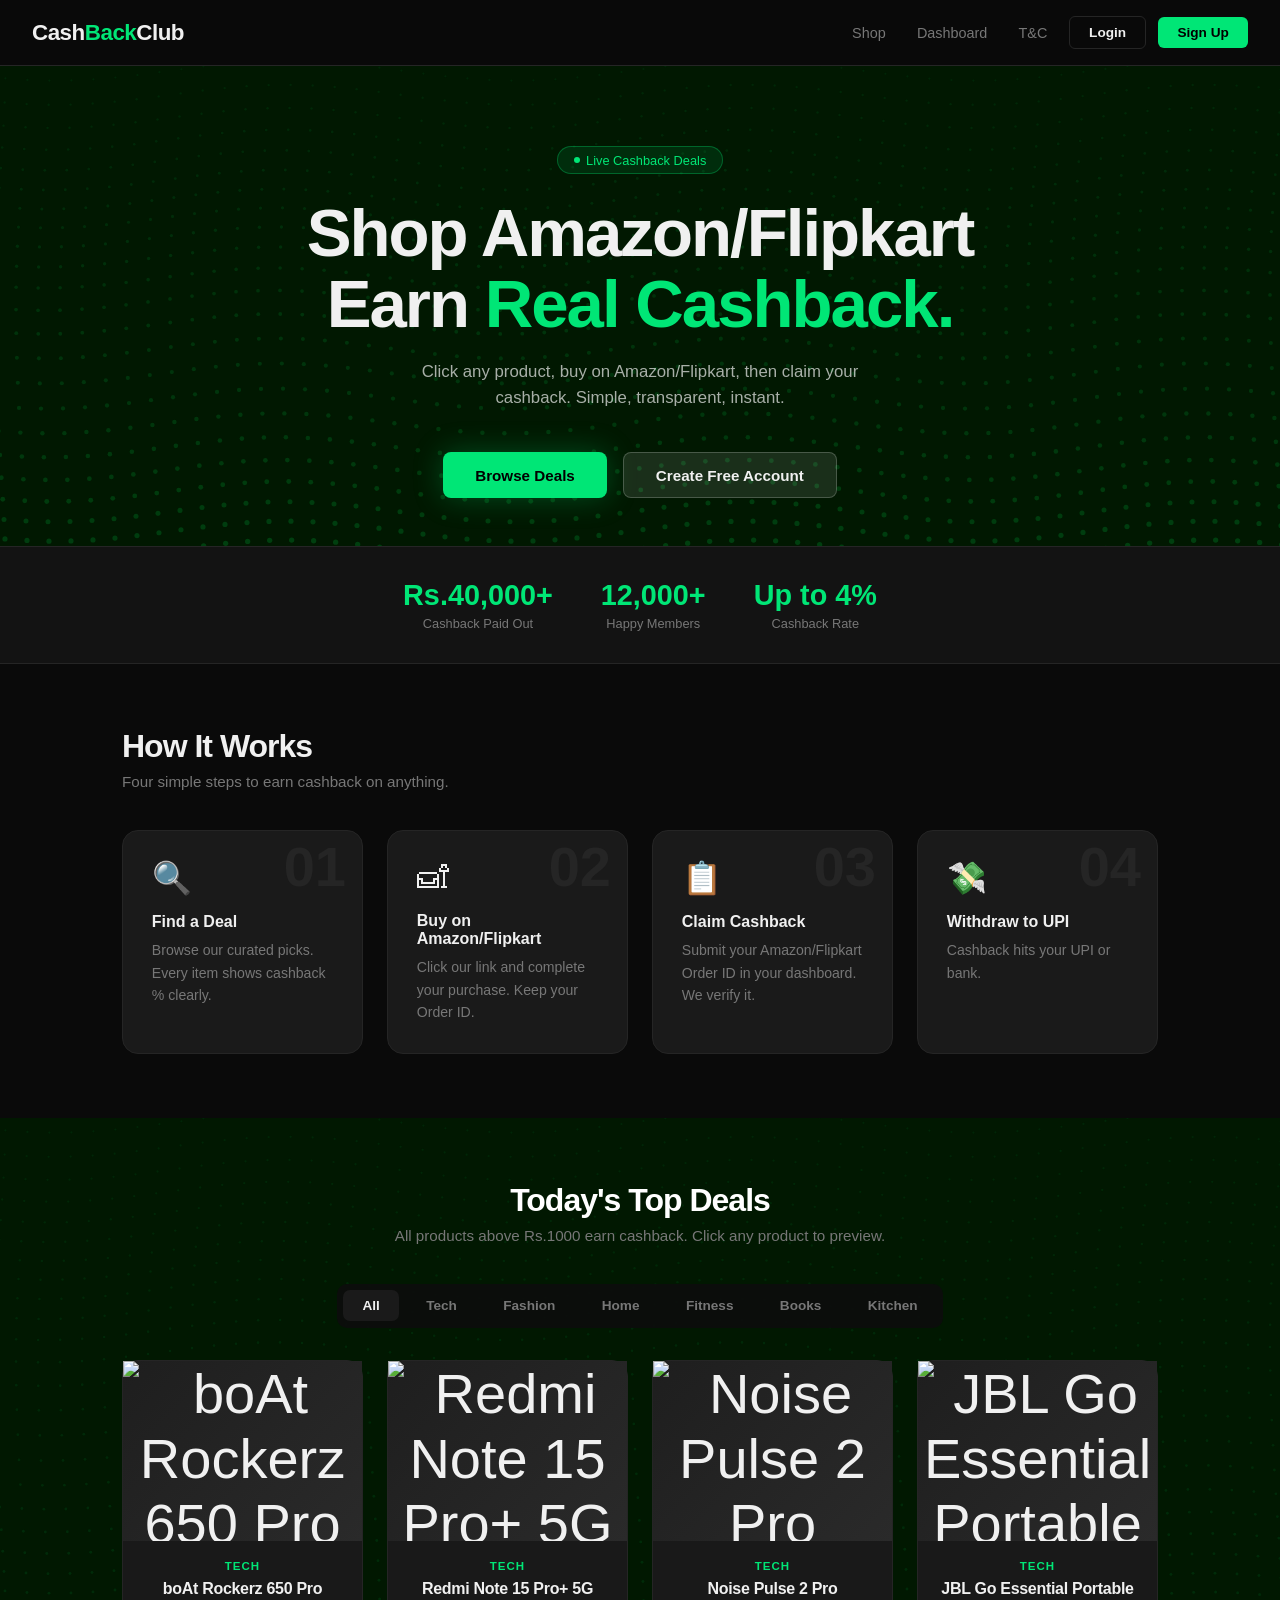
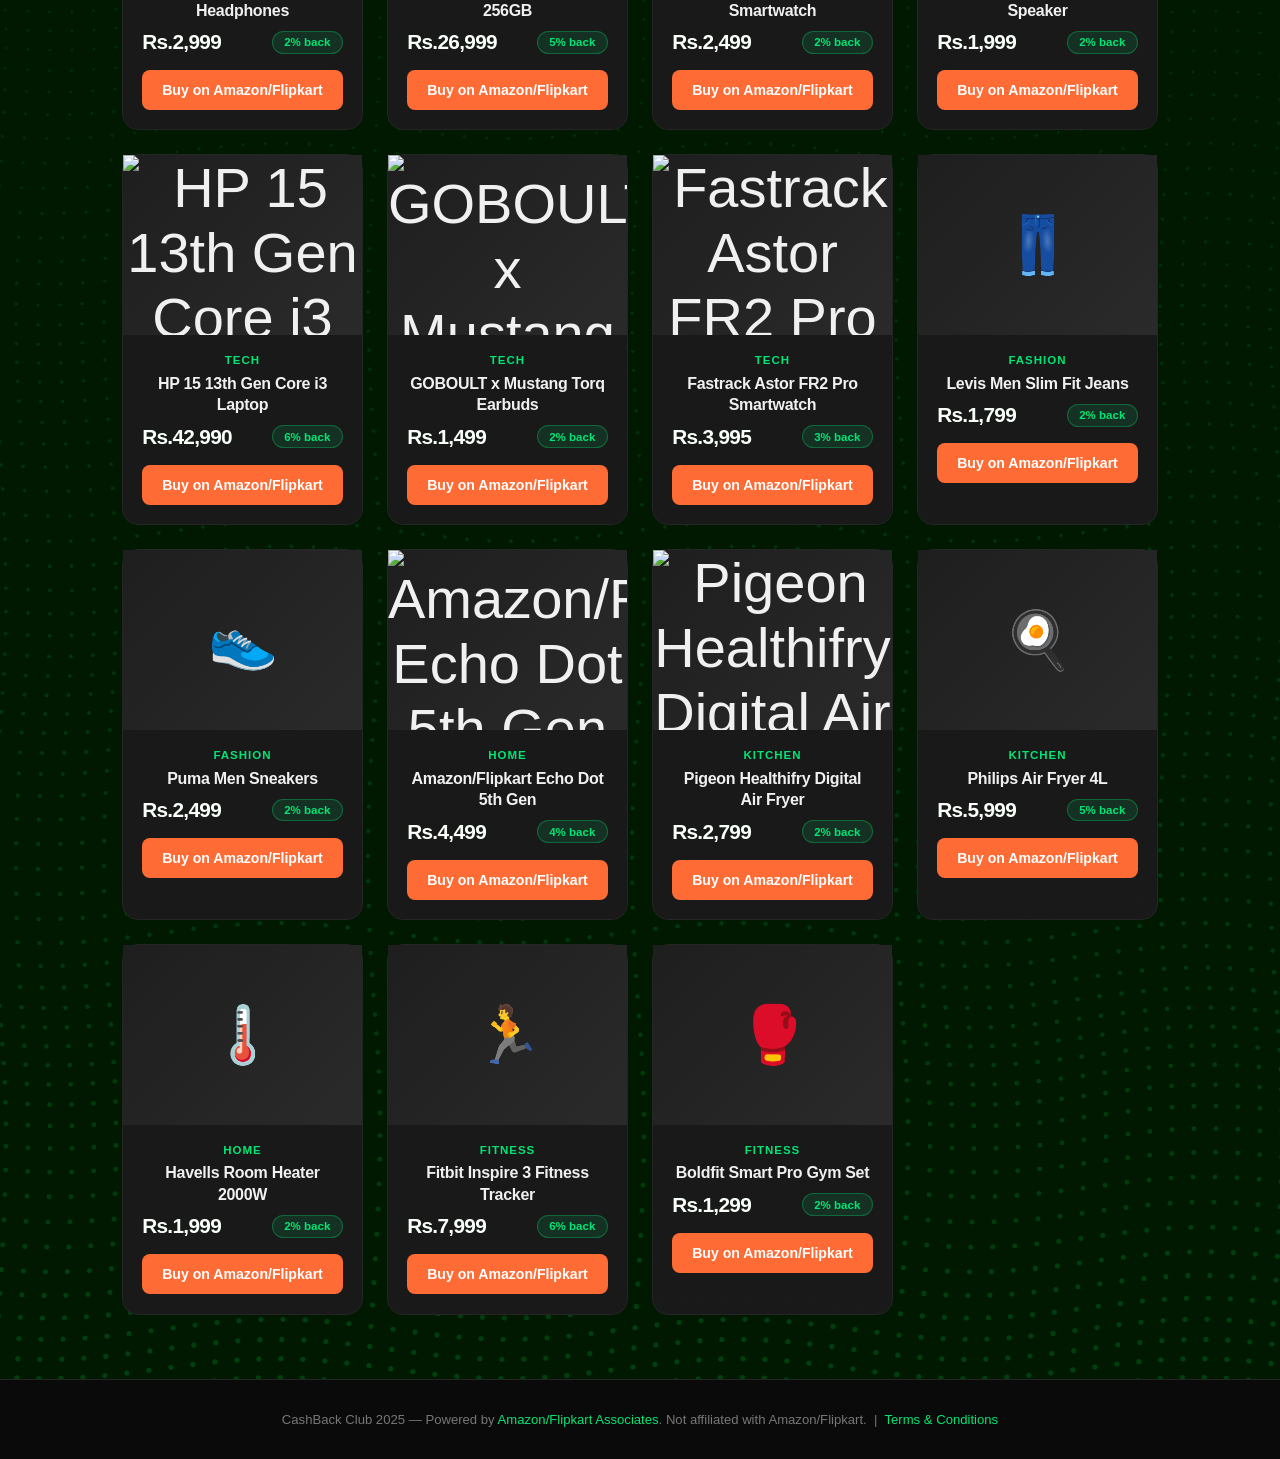
==== commit 87a6c571: "linked css" ====
--- a/index.html
+++ b/index.html
@@ -10,7 +10,7 @@
     <script src="https://unpkg.com/@supabase/supabase-js@2"></script>
     <script src="../scripts/config/supabase.js"></script>
 
-    <link rel="stylesheet" href="style.css" />
+    <link rel="stylesheet" href="style.css">
 </head>
 
 <body>
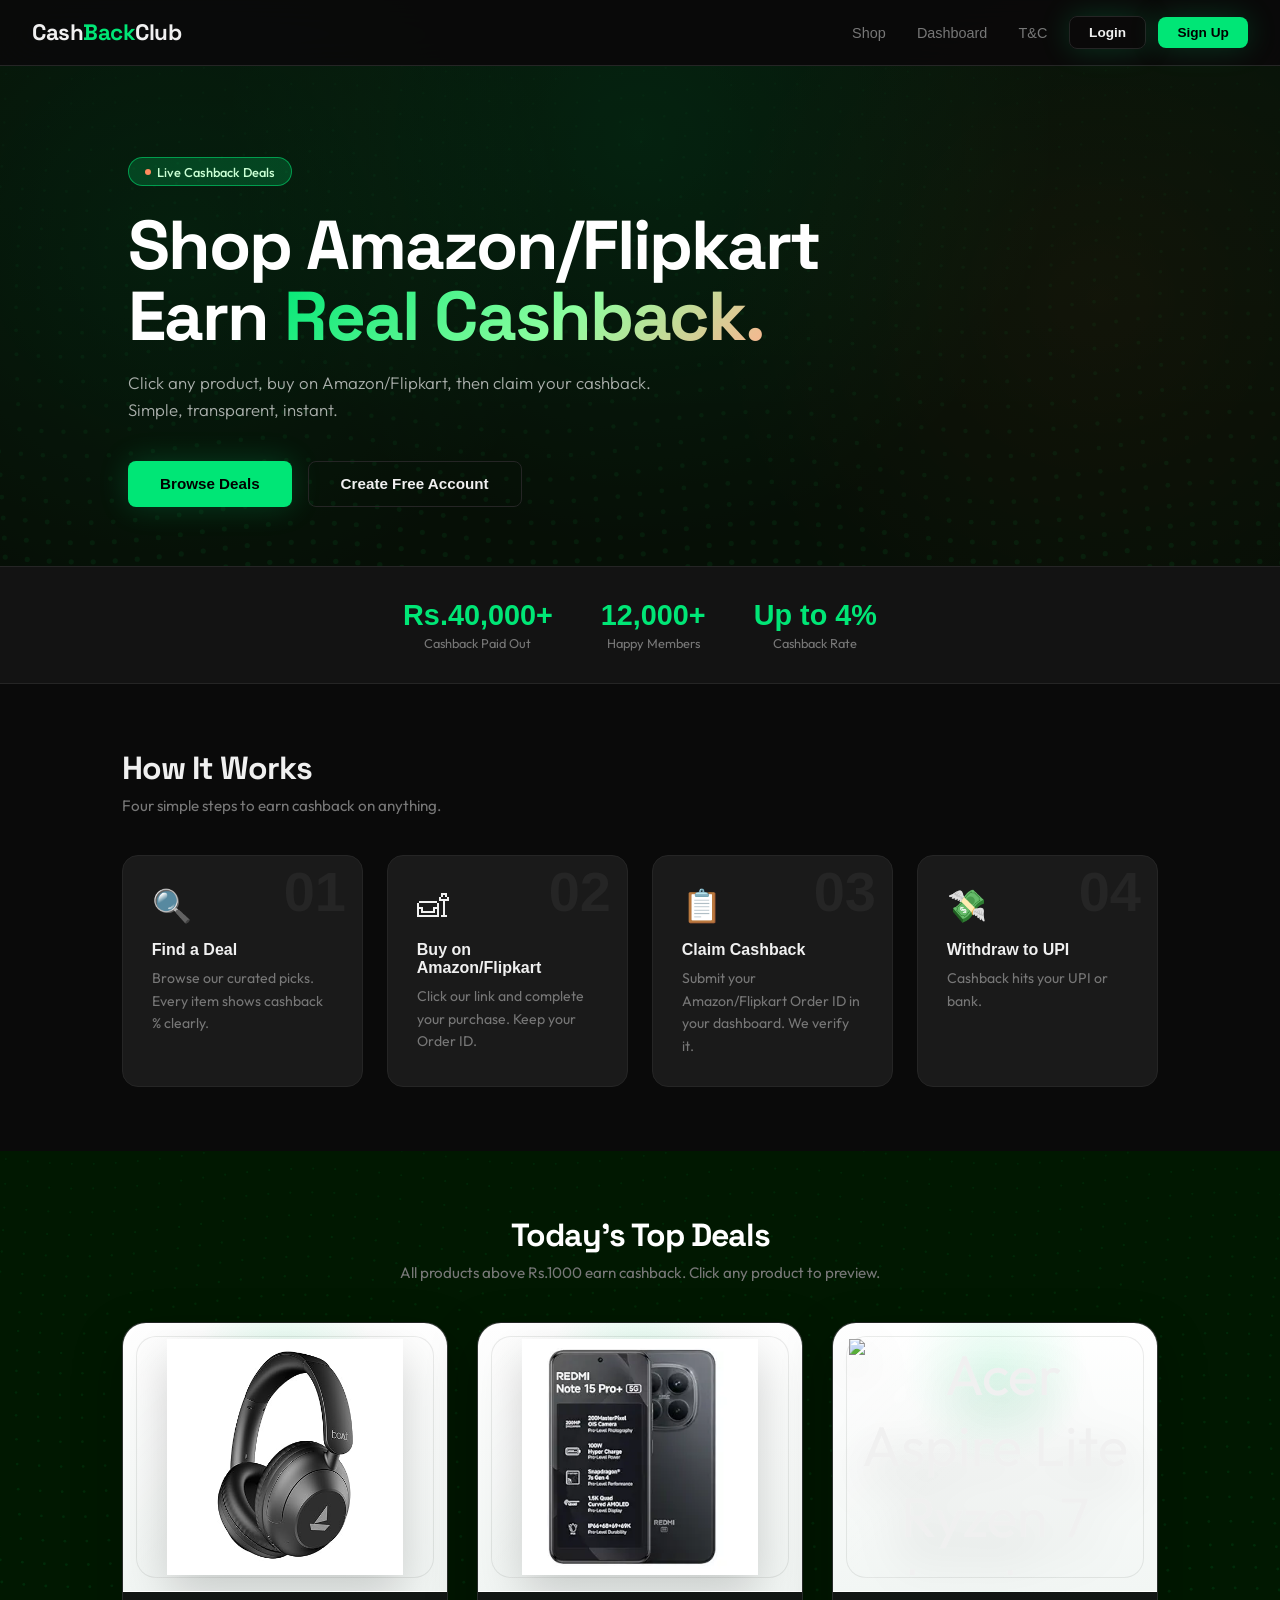
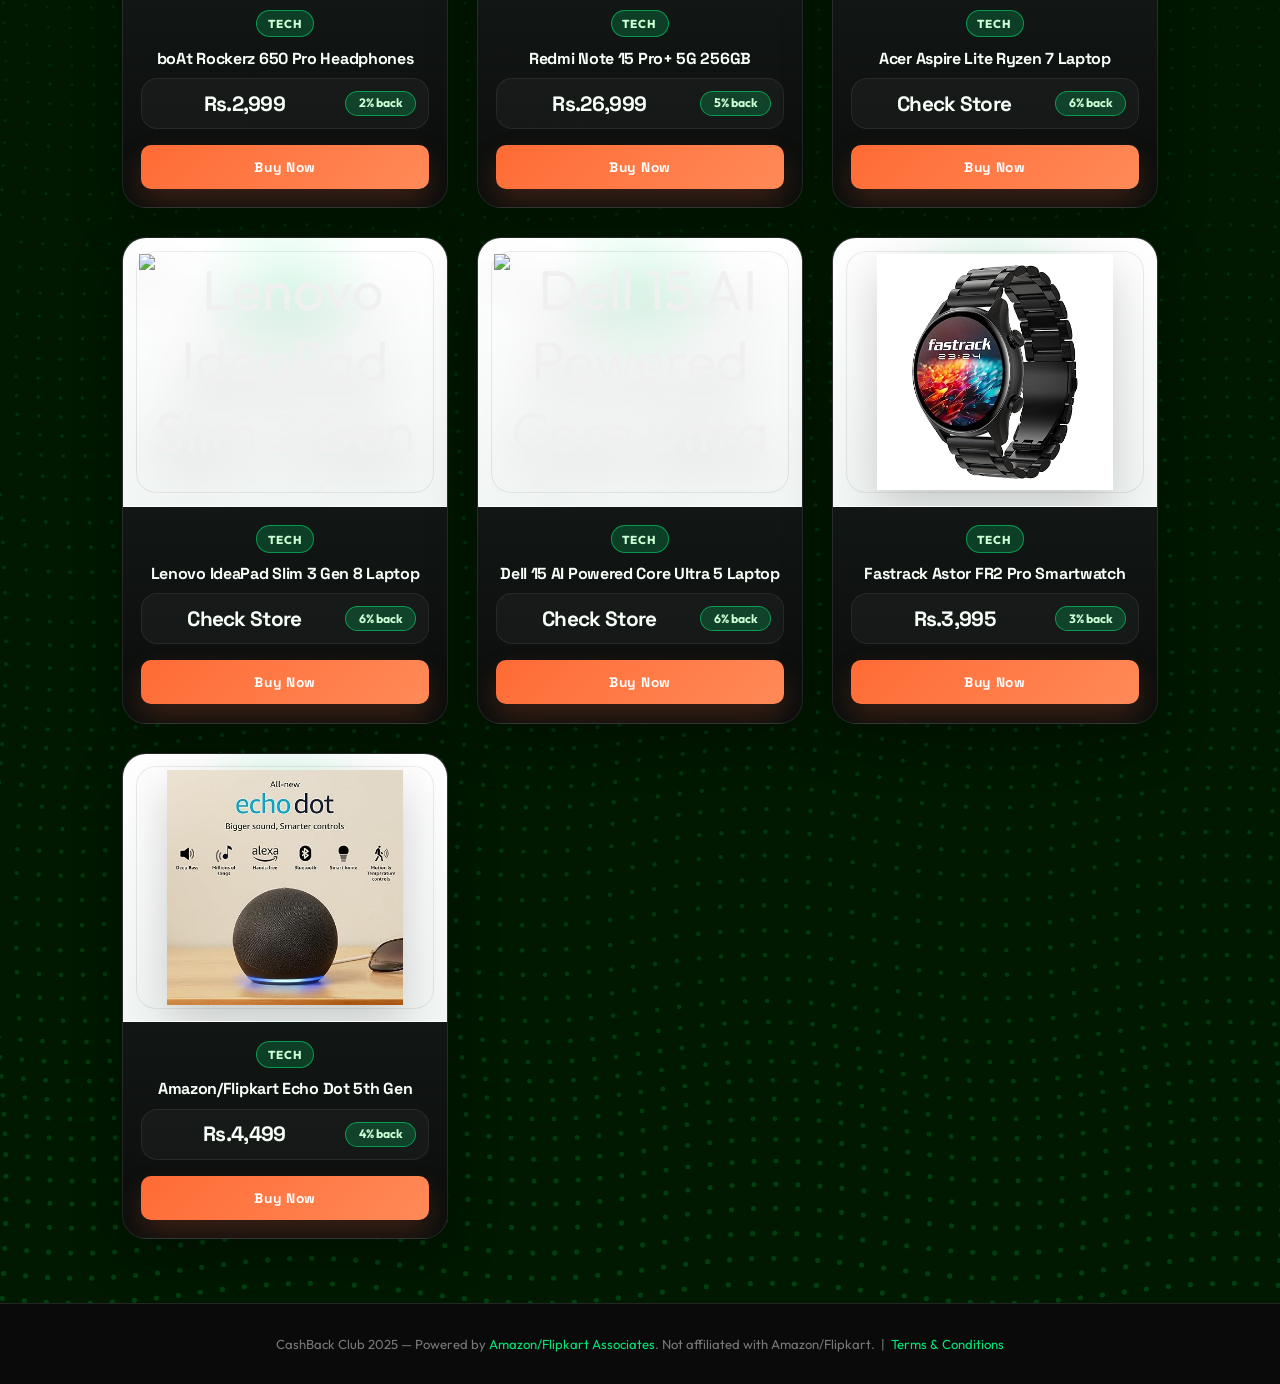
==== commit 84c9c30a: "new files" ====
--- a/index.html
+++ b/index.html
@@ -5,10 +5,10 @@
     <meta charset="UTF-8" />
     <meta name="viewport" content="width=device-width, initial-scale=1.0" />
     <title>CashBack Club</title>
-    <link href="https://fonts.googleapis.com/css2?family=Syne:wght@400;600;700;800&family=DM+Sans:wght@300;400;500&family=Manrope:wght@600;700;800&display=swap" rel="stylesheet" />
+    <link href="https://fonts.googleapis.com/css2?family=Outfit:wght@300;400;500;600;700;800;900&family=Space+Grotesk:wght@500;600;700&display=swap" rel="stylesheet" />
 
     <script src="https://unpkg.com/@supabase/supabase-js@2"></script>
-    <script src="../scripts/config/supabase.js"></script>
+    <script src="supabase.js"></script>
 
     <link rel="stylesheet" href="style.css">
 </head>
@@ -42,19 +42,19 @@
             <div class="upi-options">
                 <div class="upi-opt selected" data-upi-method="gpay">
                     <div class="upi-logo">
-                        <img src="../assets/images/payments/gpay.png" alt="GPay" />
+                        <img src="images/payments/gpay.png" alt="GPay">
                     </div>
                     <div class="upi-name">Google Pay</div>
                 </div>
                 <div class="upi-opt" data-upi-method="paytm">
                     <div class="upi-logo">
-                        <img src="../assets/images/payments/paytm.png" alt="Paytm" />
+                        <img src="images/payments/paytm.png" alt="Paytm" />
                     </div>
                     <div class="upi-name">Paytm</div>
                 </div>
                 <div class="upi-opt" data-upi-method="phonepe">
                     <div class="upi-logo">
-                        <img src="../assets/images/payments/phonepe.png" alt="PhonePe" />
+                        <img src="images/payments/phonepe.png" alt="PhonePe" />
                     </div>
                     <div class="upi-name">PhonePe</div>
                 </div>
@@ -127,6 +127,24 @@
                                 <div class="compare-chart-gap" id="compareGapValue"></div>
                                 <div class="compare-chart-gap-label" id="compareGapLabel"></div>
                             </div>
+                            <div class="compare-bar-row amazon">
+                                <div class="compare-bar-top">
+                                    <span>Amazon</span>
+                                    <strong id="compareAmazonBarPrice"></strong>
+                                </div>
+                                <div class="compare-bar-track">
+                                    <span class="compare-bar-fill amazon" id="compareAmazonBar"></span>
+                                </div>
+                            </div>
+                            <div class="compare-bar-row flipkart">
+                                <div class="compare-bar-top">
+                                    <span>Flipkart</span>
+                                    <strong id="compareFlipkartBarPrice"></strong>
+                                </div>
+                                <div class="compare-bar-track">
+                                    <span class="compare-bar-fill flipkart" id="compareFlipkartBar"></span>
+                                </div>
+                            </div>
                         </div>
                         <div class="compare-chart-legend">
                             <div class="compare-legend-item">
@@ -243,15 +261,7 @@
                 <div class="section-sub section-sub-center">
                     All products above Rs.1000 earn cashback. Click any product to preview.
                 </div>
-                <div class="tabs tabs-centered">
-                    <button class="tab active" data-filter="all">All</button>
-                    <button class="tab" data-filter="tech">Tech</button>
-                    <button class="tab" data-filter="fashion">Fashion</button>
-                    <button class="tab" data-filter="home">Home</button>
-                    <button class="tab" data-filter="fitness">Fitness</button>
-                    <button class="tab" data-filter="books">Books</button>
-                    <button class="tab" data-filter="Kitchen">Kitchen</button>
-                </div>
+
                 <div class="products-grid" id="productsGrid"></div>
             </div>
         </div>
@@ -266,26 +276,25 @@
                 <div class="form-row">
                     <div class="form-group">
                         <label class="form-label">First Name</label>
-                        <input class="form-input" id="su-fname" placeholder="" />
+                        <input class="form-input" id="su-fname" type="text" inputmode="text" autocomplete="given-name" pattern="[A-Za-z\s]{2,30}" title="Use letters only" placeholder="" data-sanitize="name" />
                     </div>
                     <div class="form-group">
                         <label class="form-label">Last Name</label>
-                        <input class="form-input" id="su-lname" placeholder="" />
+                        <input class="form-input" id="su-lname" type="text" inputmode="text" autocomplete="family-name" pattern="[A-Za-z\s]{0,30}" title="Use letters only" placeholder="" data-sanitize="name" />
                     </div>
                 </div>
                 <div class="form-group">
-                    <label class="form-label">Email</label>
-                    <input class="form-input" id="su-email" type="email" placeholder="" />
+                    <label class="form-label">Verify with</label>
+                    <div class="otp-method-row">
+                        <button type="button" class="otp-method-btn active" data-otp-method="email">Email</button>
+                        <button type="button" class="otp-method-btn" data-otp-method="phone">Phone</button>
+                    </div>
                 </div>
                 <div class="form-group">
-                    <label class="form-label">Phone</label>
-                    <input class="form-input" id="su-phone" type="tel" placeholder="" />
-                </div>
-                <div class="form-group">
-                    <label class="form-label">Password</label>
-                    <input class="form-input" id="su-pass" type="password" placeholder="Min 8 characters" />
-                </div>
-                <button class="form-btn" data-action="signup">Create Free Account</button>
+                    <label class="form-label" id="su-contact-label">Email</label>
+                    <input class="form-input" id="su-contact" type="email" inputmode="email" autocomplete="email" placeholder="you@example.com" data-sanitize="email" />
+                </div>
+                <button class="form-btn" data-action="signup" id="signupOtpBtn">Send Verification Link</button>
                 <div class="auth-switch">
                     Already have an account?
                     <a data-page="login">Login here</a>
@@ -302,7 +311,7 @@
                 <p>Login to your CashBack Club account.</p>
                 <div class="form-group">
                     <label class="form-label">Email</label>
-                    <input class="form-input" id="li-email" type="email" placeholder="" />
+                    <input class="form-input" id="li-email" type="email" inputmode="email" autocomplete="email" placeholder="" data-sanitize="email" />
                 </div>
                 <div class="form-group">
                     <label class="form-label">Password</label>
@@ -645,4 +654,4 @@
     <script src="supabase.js"></script>
 </body>
 
-</html>
+</html>
--- a/style.css
+++ b/style.css
@@ -1,4 +1,4 @@
-/* Combined stylesheet */
+﻿/* Combined stylesheet */
          :root {
             --bg: #0a0a0a;
             --surface: #131313;
@@ -151,11 +151,11 @@
             width: 100%;
         }
         
-        h1 {
-            font-family: "Syne", sans-serif;
-            font-size: clamp(2.2rem, 6vw, 4.2rem);
-            font-weight: 800;
-            line-height: 1.05;
+        h1 {
+            font-family: "Syne", sans-serif;
+            font-size: clamp(2.2rem, 6vw, 4.2rem);
+            font-weight: 800;
+            line-height: 1.05;
             letter-spacing: -2px;
         }
         
@@ -376,15 +376,15 @@
         
         .products-grid {
             display: grid;
-            grid-template-columns: repeat(auto-fill, minmax(240px, 1fr));
-            gap: 1.5rem;
-        }
-        
-        .auth-wrap {
-            min-height: calc(100vh - 65px);
-            display: flex;
-            align-items: center;
-            justify-content: center;
+            grid-template-columns: repeat(auto-fill, minmax(270px, 1fr));
+            gap: 1.8rem;
+        }
+        
+        .auth-wrap {
+            min-height: calc(100vh - 65px);
+            display: flex;
+            align-items: center;
+            justify-content: center;
             padding: 2rem;
         }
         
@@ -476,12 +476,52 @@
             color: var(--muted);
         }
         
-        .auth-switch a {
-            color: var(--accent);
-            cursor: pointer;
-        }
-        
-        .form-row {
+.auth-switch a {
+    color: var(--accent);
+    cursor: pointer;
+}
+
+.otp-method-row {
+    display: grid;
+    grid-template-columns: 1fr 1fr;
+    gap: 0.6rem;
+}
+
+.otp-method-btn {
+    min-height: 42px;
+    border: 1px solid var(--border);
+    border-radius: 10px;
+    background: var(--surface);
+    color: var(--muted);
+    font-family: "Syne", sans-serif;
+    font-weight: 700;
+    cursor: pointer;
+    transition: border-color 0.2s, color 0.2s, background 0.2s;
+}
+
+.otp-method-btn.active {
+    background: rgba(0, 230, 118, 0.12);
+    border-color: rgba(0, 230, 118, 0.38);
+    color: var(--accent);
+}
+
+.otp-code-wrap,
+.otp-verify-btn {
+    display: none;
+}
+
+.otp-code-wrap.show {
+    display: block;
+}
+
+.otp-helper-text {
+    color: var(--muted);
+    font-size: 0.78rem;
+    line-height: 1.4;
+    margin-top: 0.45rem;
+}
+
+.form-row {
             display: grid;
             grid-template-columns: 1fr 1fr;
             gap: 0.75rem;
@@ -714,9 +754,9 @@
             color: var(--gold);
         }
         
-        .claim-card {
-            background: var(--card);
-            border: 1px solid var(--border);
+        .claim-card {
+            background: var(--card);
+            border: 1px solid var(--border);
             border-radius: 14px;
             padding: 1.8rem;
             margin-top: 1.5rem;
@@ -1215,10 +1255,10 @@
             line-height: 1.7;
         }
         
-        @media (max-width: 768px) {
-            .dash-layout {
-                grid-template-columns: 1fr;
-            }
+        @media (max-width: 768px) {
+            .dash-layout {
+                grid-template-columns: 1fr;
+            }
             .dash-sidebar {
                 display: none;
             }
@@ -1237,218 +1277,212 @@
             }
         }
         
-        @media (max-width: 600px) {
-            nav {
-                padding: 0.75rem 1rem;
-            }
-            h1 {
-                letter-spacing: -1px;
-            }
-            .stats {
-                gap: 1.5rem;
-            }
-            .form-row {
-                grid-template-columns: 1fr;
-            }
-        }
-
-/* Inline-style cleanup classes */
-.upi-logo-bank {
-    background: #1a1a2e;
-    font-size: 1.6rem;
-}
-
-.prod-modal-close-btn {
-    position: absolute;
-    top: 1rem;
-    right: 1.2rem;
-    background: none;
-    border: none;
-    color: var(--muted);
-    font-size: 1.6rem;
-    cursor: pointer;
-    line-height: 1;
-}
-
-.prod-modal-cat {
-    font-size: 0.72rem;
-    color: var(--accent);
-    font-weight: 700;
-    text-transform: uppercase;
-    letter-spacing: 1px;
-    margin-bottom: 0.4rem;
-}
-
-.prod-modal-name {
-    font-family: "Syne", sans-serif;
-    font-weight: 800;
-    font-size: 1.1rem;
-    margin-bottom: 0.75rem;
-    line-height: 1.3;
-}
-
-.prod-modal-price-row {
-    display: flex;
-    align-items: center;
-    justify-content: space-between;
-    margin-bottom: 1.2rem;
-}
-
-.prod-modal-price {
-    font-family: "Syne", sans-serif;
-    font-size: 1.4rem;
-    font-weight: 800;
-}
-
-.prod-modal-cashback {
-    background: rgba(0, 230, 118, 0.12);
-    border: 1px solid rgba(0, 230, 118, 0.3);
-    color: var(--accent);
-    font-size: 0.78rem;
-    font-weight: 700;
-    padding: 0.3rem 0.8rem;
-    border-radius: 6px;
-}
-
-.prod-modal-btn {
+        @media (max-width: 600px) {
+            nav {
+                padding: 0.75rem 1rem;
+            }
+            h1 {
+                letter-spacing: -1px;
+            }
+            .stats {
+                gap: 1.5rem;
+            }
+            .form-row {
+                grid-template-columns: 1fr;
+            }
+        }
+
+/* Inline-style cleanup classes */
+.upi-logo-bank {
+    background: #1a1a2e;
+    font-size: 1.6rem;
+}
+
+.prod-modal-close-btn {
+    position: absolute;
+    top: 1rem;
+    right: 1.2rem;
+    background: none;
+    border: none;
+    color: var(--muted);
+    font-size: 1.6rem;
+    cursor: pointer;
+    line-height: 1;
+}
+
+.prod-modal-cat {
+    font-size: 0.72rem;
+    color: var(--accent);
+    font-weight: 700;
+    text-transform: uppercase;
+    letter-spacing: 1px;
+    margin-bottom: 0.4rem;
+}
+
+.prod-modal-name {
+    font-family: "Syne", sans-serif;
+    font-weight: 800;
+    font-size: 1.1rem;
+    margin-bottom: 0.75rem;
+    line-height: 1.3;
+}
+
+.prod-modal-price-row {
+    display: flex;
+    align-items: center;
+    justify-content: space-between;
+    margin-bottom: 1.2rem;
+}
+
+.prod-modal-price {
+    font-family: "Syne", sans-serif;
+    font-size: 1.4rem;
+    font-weight: 800;
+}
+
+.prod-modal-cashback {
+    background: rgba(0, 230, 118, 0.12);
+    border: 1px solid rgba(0, 230, 118, 0.3);
+    color: var(--accent);
+    font-size: 0.78rem;
+    font-weight: 700;
+    padding: 0.3rem 0.8rem;
+    border-radius: 6px;
+}
+
+.prod-modal-btn {
+    width: 100%;
+    padding: 0.85rem;
+    border: none;
+    border-radius: 8px;
+    background: var(--accent2);
+    color: #fff;
+    font-family: "Syne", sans-serif;
+    font-weight: 700;
+    font-size: 0.95rem;
+    cursor: pointer;
+}
+
+.compare-modal-overlay {
+    z-index: 620;
+}
+
+.compare-modal {
+    background: linear-gradient(135deg, rgba(14, 20, 18, 0.98), rgba(8, 12, 11, 0.98));
+    border: 1px solid rgba(0, 230, 118, 0.22);
+    border-radius: 24px;
+    padding: 2rem;
+    width: min(980px, 94vw);
+    position: relative;
+    max-height: 92vh;
+    overflow-y: auto;
+    box-shadow: 0 32px 90px rgba(0, 0, 0, 0.45);
+}
+
+.compare-modal-grid {
+    display: grid;
+    grid-template-columns: minmax(280px, 0.95fr) minmax(340px, 1.05fr);
+    gap: 1.4rem;
+    align-items: stretch;
+}
+
+.compare-visual-panel {
+    background: radial-gradient(circle at top, rgba(0, 230, 118, 0.18), transparent 52%), rgba(255, 255, 255, 0.03);
+    border: 1px solid rgba(255, 255, 255, 0.08);
+    border-radius: 22px;
+    padding: 1.2rem;
+}
+
+.compare-modal-img {
+    width: 100%;
+    min-height: 360px;
+    border-radius: 18px;
+    background: linear-gradient(135deg, #1c211f, #27302d);
+    display: flex;
+    align-items: center;
+    justify-content: center;
+    overflow: hidden;
+    margin-bottom: 1rem;
+}
+
+.compare-modal-img img {
+    width: 100%;
+    height: 100%;
+    object-fit: cover;
+}
+
+.compare-modal-copy {
+    display: grid;
+    gap: 0.45rem;
+}
+
+.compare-modal-label {
+    color: var(--accent);
+    font-size: 0.78rem;
+    font-weight: 700;
+    text-transform: uppercase;
+    letter-spacing: 1px;
+}
+
+.compare-modal-name {
+    font-family: "Syne", sans-serif;
+    font-size: clamp(1.4rem, 2vw, 2rem);
+    font-weight: 800;
+    line-height: 1.08;
+}
+
+.compare-modal-sub {
+    color: rgba(240, 240, 240, 0.72);
+    font-size: 0.95rem;
+    line-height: 1.6;
+}
+
+.compare-data-panel {
+    display: grid;
+    gap: 1rem;
+    align-content: start;
+}
+
+.compare-chart-wrap {
+    background: rgba(255, 255, 255, 0.03);
+    border: 1px solid rgba(255, 255, 255, 0.08);
+    border-radius: 22px;
+    padding: 1.2rem;
+}
+
+.compare-chart {
     width: 100%;
-    padding: 0.85rem;
-    border: none;
-    border-radius: 8px;
-    background: var(--accent2);
-    color: #fff;
-    font-family: "Syne", sans-serif;
-    font-weight: 700;
-    font-size: 0.95rem;
-    cursor: pointer;
-}
-
-.compare-modal-overlay {
-    z-index: 620;
-}
-
-.compare-modal {
-    background: linear-gradient(135deg, rgba(14, 20, 18, 0.98), rgba(8, 12, 11, 0.98));
-    border: 1px solid rgba(0, 230, 118, 0.22);
-    border-radius: 24px;
-    padding: 2rem;
-    width: min(980px, 94vw);
-    position: relative;
-    max-height: 92vh;
-    overflow-y: auto;
-    box-shadow: 0 32px 90px rgba(0, 0, 0, 0.45);
-}
-
-.compare-modal-grid {
-    display: grid;
-    grid-template-columns: minmax(280px, 0.95fr) minmax(340px, 1.05fr);
-    gap: 1.4rem;
-    align-items: stretch;
-}
-
-.compare-visual-panel {
-    background: radial-gradient(circle at top, rgba(0, 230, 118, 0.18), transparent 52%), rgba(255, 255, 255, 0.03);
-    border: 1px solid rgba(255, 255, 255, 0.08);
-    border-radius: 22px;
-    padding: 1.2rem;
-}
-
-.compare-modal-img {
-    width: 100%;
-    min-height: 360px;
+    margin: 0 0 1rem;
     border-radius: 18px;
-    background: linear-gradient(135deg, #1c211f, #27302d);
-    display: flex;
-    align-items: center;
-    justify-content: center;
-    overflow: hidden;
-    margin-bottom: 1rem;
-}
-
-.compare-modal-img img {
-    width: 100%;
-    height: 100%;
-    object-fit: cover;
-}
-
-.compare-modal-copy {
-    display: grid;
-    gap: 0.45rem;
-}
-
-.compare-modal-label {
-    color: var(--accent);
-    font-size: 0.78rem;
-    font-weight: 700;
-    text-transform: uppercase;
-    letter-spacing: 1px;
-}
-
-.compare-modal-name {
-    font-family: "Syne", sans-serif;
-    font-size: clamp(1.4rem, 2vw, 2rem);
-    font-weight: 800;
-    line-height: 1.08;
-}
-
-.compare-modal-sub {
-    color: rgba(240, 240, 240, 0.72);
-    font-size: 0.95rem;
-    line-height: 1.6;
-}
-
-.compare-data-panel {
+    background: rgba(0, 0, 0, 0.22);
     display: grid;
     gap: 1rem;
-    align-content: start;
-}
-
-.compare-chart-wrap {
-    background: rgba(255, 255, 255, 0.03);
-    border: 1px solid rgba(255, 255, 255, 0.08);
-    border-radius: 22px;
-    padding: 1.2rem;
-}
-
-.compare-chart {
-    --amazon-angle: 180deg;
-    width: min(300px, 70vw);
-    aspect-ratio: 1;
-    margin: 0 auto 1rem;
-    border-radius: 50%;
-    background: conic-gradient(from -90deg, #00e676 0deg, #00e676 var(--amazon-angle), #ff6b35 var(--amazon-angle), #ff6b35 360deg);
-    display: grid;
-    place-items: center;
+    padding: 1rem;
     position: relative;
     box-shadow: inset 0 0 0 1px rgba(255, 255, 255, 0.08), 0 24px 40px rgba(0, 0, 0, 0.28);
 }
 
 .compare-chart::after {
-    content: "";
-    position: absolute;
-    width: 58%;
-    height: 58%;
-    border-radius: 50%;
-    background: rgba(10, 10, 10, 0.94);
-    box-shadow: inset 0 0 0 1px rgba(255, 255, 255, 0.04);
+    content: none;
 }
 
 .compare-chart-center {
     position: relative;
     z-index: 1;
-    text-align: center;
+    text-align: left;
     display: grid;
     gap: 0.2rem;
-    width: 48%;
-}
-
-.compare-chart-gap {
-    font-family: "Syne", sans-serif;
-    font-size: clamp(1.2rem, 2vw, 1.8rem);
-    font-weight: 800;
-    line-height: 1;
-}
-
+    width: 100%;
+    padding-bottom: 0.25rem;
+}
+
+.compare-chart-gap {
+    font-family: "Syne", sans-serif;
+    font-size: clamp(1.2rem, 2vw, 1.8rem);
+    font-weight: 800;
+    line-height: 1;
+}
+
 .compare-chart-gap-label {
     color: rgba(240, 240, 240, 0.62);
     font-size: 0.76rem;
@@ -1456,648 +1490,1533 @@
     letter-spacing: 0.9px;
 }
 
-.compare-chart-legend {
+.compare-bar-row {
+    display: grid;
+    gap: 0.45rem;
+}
+
+.compare-bar-top {
     display: flex;
-    justify-content: center;
-    gap: 1rem;
-    flex-wrap: wrap;
-}
-
-.compare-legend-item {
-    display: inline-flex;
     align-items: center;
-    gap: 0.45rem;
-    color: rgba(240, 240, 240, 0.84);
-    font-size: 0.86rem;
-}
-
-.compare-legend-dot {
-    width: 10px;
-    height: 10px;
-    border-radius: 50%;
-}
-
-.compare-legend-dot.amazon {
-    background: var(--accent);
-}
-
-.compare-legend-dot.flipkart {
-    background: var(--accent2);
-}
-
-.compare-summary-banner {
-    background: linear-gradient(135deg, rgba(0, 230, 118, 0.12), rgba(255, 107, 53, 0.08));
-    border: 1px solid rgba(255, 255, 255, 0.08);
-    border-radius: 18px;
-    padding: 1rem 1.1rem;
-    font-size: 0.95rem;
-    line-height: 1.55;
-    color: rgba(240, 240, 240, 0.9);
-}
-
-.compare-market-list {
-    display: grid;
-    gap: 0.9rem;
-}
-
-.compare-market-row {
-    border-radius: 18px;
-    padding: 1rem 1.1rem;
-    border: 1px solid rgba(255, 255, 255, 0.08);
-    background: rgba(255, 255, 255, 0.03);
-}
-
-.compare-market-row.amazon {
-    box-shadow: inset 0 0 0 1px rgba(0, 230, 118, 0.06);
-}
-
-.compare-market-row.flipkart {
-    box-shadow: inset 0 0 0 1px rgba(255, 107, 53, 0.08);
-}
-
-.compare-market-topline {
-    display: flex;
-    align-items: flex-start;
     justify-content: space-between;
     gap: 1rem;
-    margin-bottom: 0.9rem;
-}
-
-.compare-market-name {
+    color: rgba(240, 240, 240, 0.82);
     font-size: 0.86rem;
-    text-transform: uppercase;
-    letter-spacing: 0.9px;
-    color: rgba(240, 240, 240, 0.68);
     font-weight: 700;
-    margin-bottom: 0.22rem;
-}
-
-.compare-market-note {
-    font-size: 0.85rem;
-    color: rgba(240, 240, 240, 0.74);
-}
-
-.compare-market-price {
-    font-family: "Syne", sans-serif;
-    font-size: clamp(1.15rem, 2vw, 1.5rem);
-    font-weight: 800;
-    line-height: 1;
+}
+
+.compare-bar-top strong {
+    color: var(--text);
+    font-family: "Space Grotesk", sans-serif;
+    font-size: 1rem;
     white-space: nowrap;
 }
 
-.compare-shop-btn {
+.compare-bar-track {
     width: 100%;
+    height: 16px;
+    border-radius: 999px;
+    overflow: hidden;
+    background: rgba(255, 255, 255, 0.08);
+}
+
+.compare-bar-fill {
+    display: block;
+    width: 8%;
+    height: 100%;
+    border-radius: inherit;
+    transition: width 0.45s ease;
+}
+
+.compare-bar-fill.amazon {
+    background: linear-gradient(90deg, #00e676, #68f59f);
+}
+
+.compare-bar-fill.flipkart {
+    background: linear-gradient(90deg, #ff6b35, #ff9a6e);
+}
+
+.compare-chart-legend {
+    display: flex;
+    justify-content: center;
+    gap: 1rem;
+    flex-wrap: wrap;
+}
+
+.compare-legend-item {
+    display: inline-flex;
+    align-items: center;
+    gap: 0.45rem;
+    color: rgba(240, 240, 240, 0.84);
+    font-size: 0.86rem;
+}
+
+.compare-legend-dot {
+    width: 10px;
+    height: 10px;
+    border-radius: 50%;
+}
+
+.compare-legend-dot.amazon {
+    background: var(--accent);
+}
+
+.compare-legend-dot.flipkart {
+    background: var(--accent2);
+}
+
+.compare-summary-banner {
+    background: linear-gradient(135deg, rgba(0, 230, 118, 0.12), rgba(255, 107, 53, 0.08));
+    border: 1px solid rgba(255, 255, 255, 0.08);
+    border-radius: 18px;
+    padding: 1rem 1.1rem;
+    font-size: 0.95rem;
+    line-height: 1.55;
+    color: rgba(240, 240, 240, 0.9);
+}
+
+.compare-market-list {
+    display: grid;
+    gap: 0.9rem;
+}
+
+.compare-market-row {
+    border-radius: 18px;
+    padding: 1rem 1.1rem;
+    border: 1px solid rgba(255, 255, 255, 0.08);
+    background: rgba(255, 255, 255, 0.03);
+}
+
+.compare-market-row.amazon {
+    box-shadow: inset 0 0 0 1px rgba(0, 230, 118, 0.06);
+}
+
+.compare-market-row.flipkart {
+    box-shadow: inset 0 0 0 1px rgba(255, 107, 53, 0.08);
+}
+
+.compare-market-topline {
+    display: flex;
+    align-items: flex-start;
+    justify-content: space-between;
+    gap: 1rem;
+    margin-bottom: 0.9rem;
+}
+
+.compare-market-name {
+    font-size: 0.86rem;
+    text-transform: uppercase;
+    letter-spacing: 0.9px;
+    color: rgba(240, 240, 240, 0.68);
+    font-weight: 700;
+    margin-bottom: 0.22rem;
+}
+
+.compare-market-note {
+    font-size: 0.85rem;
+    color: rgba(240, 240, 240, 0.74);
+}
+
+.compare-market-price {
+    font-family: "Syne", sans-serif;
+    font-size: clamp(1.15rem, 2vw, 1.5rem);
+    font-weight: 800;
+    line-height: 1;
+    white-space: nowrap;
+}
+
+.compare-shop-btn {
+    width: 100%;
+    border: none;
+    border-radius: 999px;
+    padding: 0.9rem 1rem;
+    font-family: "Syne", sans-serif;
+    font-size: 0.88rem;
+    font-weight: 700;
+    cursor: pointer;
+    transition: transform 0.2s, opacity 0.2s, box-shadow 0.2s;
+}
+
+.compare-shop-btn:hover {
+    transform: translateY(-1px);
+    opacity: 0.95;
+}
+
+.compare-shop-btn.amazon {
+    background: var(--accent);
+    color: #05140c;
+    box-shadow: 0 14px 28px rgba(0, 230, 118, 0.18);
+}
+
+.compare-shop-btn.flipkart {
+    background: var(--accent2);
+    color: #fff8f4;
+    box-shadow: 0 14px 28px rgba(255, 107, 53, 0.18);
+}
+
+@media (max-width: 860px) {
+    .compare-modal {
+        padding: 1.15rem;
+    }
+
+    .compare-modal-grid {
+        grid-template-columns: 1fr;
+    }
+
+    .compare-modal-img {
+        min-height: 240px;
+    }
+
+    .compare-market-topline {
+        flex-direction: column;
+        align-items: flex-start;
+    }
+}
+
+.section-title-highlight {
+    color: #fff;
+    text-align: center;
+}
+
+.section-sub-center {
+    text-align: center;
+}
+
+.tabs-centered {
+    margin-left: auto;
+    margin-right: auto;
+}
+
+.dash-sidebar-title {
+    font-family: "Syne", sans-serif;
+    font-weight: 800;
+    font-size: 1.1rem;
+    margin-bottom: 1.5rem;
+    padding-left: 0.5rem;
+}
+
+.sidebar-item-top {
+    margin-top: 1rem;
+}
+
+.mini-stat-accent,
+.text-accent {
+    color: var(--accent);
+}
+
+.mini-stat-gold,
+.text-gold {
+    color: var(--gold);
+}
+
+.mini-stat-blue,
+.text-blue {
+    color: var(--blue);
+}
+
+.mini-stat-red,
+.text-red {
+    color: var(--red);
+}
+
+.text-main {
+    color: var(--text);
+}
+
+.claim-notice {
+    background: rgba(255, 215, 0, 0.08);
+    border: 1px solid rgba(255, 215, 0, 0.3);
+    border-radius: 12px;
+    padding: 1.2rem 1.5rem;
+    margin-bottom: 1.5rem;
+    font-size: 0.88rem;
+    line-height: 1.7;
+}
+
+.claim-notice-title {
+    font-family: "Syne", sans-serif;
+    font-weight: 700;
+    color: var(--gold);
+    margin-bottom: 0.4rem;
+}
+
+.claim-notice-list {
+    padding-left: 1.2rem;
+    color: var(--muted);
+}
+
+.claim-helper-text {
+    margin-bottom: 1.2rem;
+    color: var(--muted);
+    font-size: 0.88rem;
+}
+
+.claim-upload-hint {
+    font-size: 0.78rem;
+    color: var(--muted);
+    margin-bottom: 0.5rem;
+}
+
+.ss-drop-zone {
+    border: 2px dashed var(--border);
+    border-radius: 10px;
+    padding: 2rem;
+    text-align: center;
+    cursor: pointer;
+    transition: border-color 0.2s;
+    background: var(--surface);
+}
+
+.ss-drop-icon {
+    font-size: 2rem;
+    margin-bottom: 0.5rem;
+}
+
+.ss-drop-text {
+    font-size: 0.85rem;
+    color: var(--muted);
+}
+
+.ss-drop-subtext {
+    font-size: 0.75rem;
+    color: var(--border);
+    margin-top: 0.3rem;
+}
+
+.hidden-input {
+    display: none;
+}
+
+.ss-preview {
+    display: none;
+    margin-top: 0.8rem;
+    position: relative;
+}
+
+.ss-preview-img {
+    width: 100%;
+    border-radius: 8px;
+    border: 1px solid var(--border);
+}
+
+.ss-clear-btn {
+    position: absolute;
+    top: 0.5rem;
+    right: 0.5rem;
+    background: rgba(0, 0, 0, 0.7);
+    border: none;
+    color: #fff;
+    border-radius: 50%;
+    width: 28px;
+    height: 28px;
+    cursor: pointer;
+    font-size: 1rem;
+}
+
+.claim-btn-full {
+    width: 100%;
+    margin-top: 0.5rem;
+}
+
+.profile-name {
+    font-family: "Syne", sans-serif;
+    font-size: 1.5rem;
+    font-weight: 800;
+    margin-bottom: 0.2rem;
+}
+
+.profile-email {
+    color: var(--muted);
+    font-size: 0.88rem;
+    margin-bottom: 1.5rem;
+}
+
+.admin-panel-title {
+    font-family: "Syne", sans-serif;
+    font-weight: 800;
+    font-size: 1rem;
+    margin-bottom: 1.5rem;
+}
+
+.admin-logout-btn {
+    margin-top: 2rem;
+    color: var(--red);
+}
+
+.admin-pending-title {
+    font-family: "Syne", sans-serif;
+    font-weight: 700;
+    font-size: 0.9rem;
+    margin-bottom: 1rem;
+    color: var(--muted);
+    text-transform: uppercase;
+    letter-spacing: 0.5px;
+}
+
+.terms-wrap {
+    max-width: 800px;
+    margin: 0 auto;
+    padding: 3rem 2rem;
+}
+
+.terms-main-title {
+    font-family: "Syne", sans-serif;
+    font-size: 2rem;
+    font-weight: 800;
+    letter-spacing: -1px;
+    margin-bottom: 0.5rem;
+}
+
+.terms-main-sub {
+    color: var(--muted);
+    font-size: 0.88rem;
+    margin-bottom: 2.5rem;
+}
+
+.terms-disclosure {
+    background: rgba(0, 230, 118, 0.08);
+    border: 1px solid rgba(0, 230, 118, 0.25);
+    border-radius: 12px;
+    padding: 1.2rem 1.5rem;
+    margin-bottom: 2rem;
+    font-size: 0.9rem;
+    line-height: 1.6;
+}
+
+.terms-stack {
+    display: flex;
+    flex-direction: column;
+    gap: 1rem;
+}
+
+.terms-list {
+    margin-top: 0.6rem;
+    padding-left: 1.2rem;
+    color: var(--muted);
+    line-height: 1.9;
+    font-size: 0.9rem;
+}
+
+.terms-paragraph-top {
+    margin-top: 0.8rem;
+}
+
+.terms-actions {
+    margin-top: 2.5rem;
+    text-align: center;
+}
+
+.terms-back-btn {
+    background: var(--accent);
+    color: #000;
+    border: none;
+    padding: 0.85rem 2rem;
+    border-radius: 8px;
+    font-family: "Syne", sans-serif;
+    font-weight: 700;
+    font-size: 0.95rem;
+    cursor: pointer;
+}
+
+.site-footer {
+    border-top: 1px solid var(--border);
+    padding: 2rem;
+    text-align: center;
+    color: var(--muted);
+    font-size: 0.82rem;
+    position: relative;
+    z-index: 1;
+}
+
+.footer-link {
+    color: var(--accent);
+    cursor: pointer;
+    text-decoration: none;
+}
+
+
+/* Pills */
+/* Pills, badges, and compact status chips */
+
+.badge {
+    display: inline-flex;
+    align-items: center;
+    gap: 0.4rem;
+    background: rgba(0, 230, 118, 0.1);
+    border: 1px solid rgba(0, 230, 118, 0.3);
+    color: var(--accent);
+    padding: 0.35rem 1rem;
+    border-radius: 99px;
+    font-size: 0.8rem;
+    font-weight: 500;
+    margin-bottom: 1.5rem;
+}
+
+.badge-dot {
+    width: 6px;
+    height: 6px;
+    background: var(--accent);
+    border-radius: 50%;
+    animation: pillPulse 1.5s infinite;
+}
+
+@keyframes pillPulse {
+    0%,
+    100% {
+        opacity: 1;
+    }
+    50% {
+        opacity: 0.3;
+    }
+}
+
+.cashback-tag {
+    display: inline-flex;
+    align-items: center;
+    justify-content: center;
+    inline-size: max-content;
+    max-inline-size: 100%;
+    background: rgba(0, 230, 118, 0.12);
+    border: 1px solid rgba(0, 230, 118, 0.3);
+    color: var(--accent);
+    font-size: clamp(0.66rem, 1.7vw, 0.76rem);
+    font-weight: 700;
+    padding: clamp(0.24rem, 0.8vw, 0.34rem) clamp(0.55rem, 1.4vw, 0.78rem);
+    border-radius: 999px;
+    white-space: nowrap;
+    flex: 0 0 auto;
+    line-height: 1;
+}
+
+.no-cashback-tag {
+    display: inline-flex;
+    align-items: center;
+    justify-content: center;
+    inline-size: max-content;
+    max-inline-size: 100%;
+    background: rgba(255, 71, 87, 0.1);
+    border: 1px solid rgba(255, 71, 87, 0.3);
+    color: var(--red);
+    font-size: clamp(0.66rem, 1.7vw, 0.76rem);
+    font-weight: 700;
+    padding: clamp(0.24rem, 0.8vw, 0.34rem) clamp(0.55rem, 1.4vw, 0.78rem);
+    border-radius: 999px;
+    white-space: nowrap;
+    flex: 0 0 auto;
+    line-height: 1;
+}
+
+.status-pill {
+    display: inline-block;
+    font-size: 0.72rem;
+    padding: 0.22rem 0.65rem;
+    border-radius: 6px;
+    font-weight: 700;
+}
+
+.status-pill.approved {
+    background: rgba(0, 230, 118, 0.15);
+    color: var(--accent);
+}
+
+.status-pill.pending {
+    background: rgba(255, 215, 0, 0.15);
+    color: var(--gold);
+}
+
+.status-pill.rejected {
+    background: rgba(255, 71, 87, 0.15);
+    color: var(--red);
+}
+
+
+/* Hover effects */
+/* Product-card hover and compare interactions */
+
+.product-card {
+    background: linear-gradient(180deg, rgba(33, 39, 36, 0.96), rgba(14, 17, 16, 0.98));
+    border: 1px solid rgba(255, 255, 255, 0.08);
+    border-radius: 24px;
+    overflow: hidden;
+    position: relative;
+    transition: transform 0.3s, border-color 0.3s, box-shadow 0.3s;
+    box-shadow: 0 18px 50px rgba(0, 0, 0, 0.28);
+}
+
+.product-card:hover {
+    transform: translateY(-6px);
+    border-color: rgba(0, 230, 118, 0.4);
+    box-shadow: 0 18px 48px rgba(0, 230, 118, 0.12);
+}
+
+.product-img {
+    position: relative;
+    width: 100%;
+    height: clamp(230px, 21vw, 285px);
+    display: flex;
+    align-items: center;
+    justify-content: center;
+    font-size: 3.5rem;
+    background: radial-gradient(circle at 50% 18%, rgba(0, 230, 118, 0.12), transparent 34%), linear-gradient(180deg, #ffffff 0%, #f2f6f4 100%);
+    border-bottom: 1px solid rgba(255, 255, 255, 0.08);
+    padding: 1rem;
+    cursor: pointer;
+    overflow: hidden;
+    transition: background 0.3s;
+}
+
+.product-img::before {
+    content: "";
+    position: absolute;
+    inset: 0.8rem;
+    border-radius: 20px;
+    border: 1px solid rgba(5, 20, 12, 0.08);
+    background: linear-gradient(135deg, rgba(255, 255, 255, 0.38), transparent 45%);
+    pointer-events: none;
+}
+
+.product-card:hover .product-img {
+    background: linear-gradient(180deg, #ffffff 0%, #eef7f1 100%);
+}
+
+.product-img img {
+    position: relative;
+    z-index: 1;
+    width: 100%;
+    height: 100%;
+    object-fit: contain;
+    filter: drop-shadow(0 18px 24px rgba(0, 0, 0, 0.18));
+    transition: transform 0.4s;
+}
+
+.product-card:hover .product-img img {
+    transform: scale(1.05);
+}
+
+.compare-trigger {
+    position: absolute;
+    left: 50%;
+    bottom: 1rem;
+    transform: translate(-50%, 12px);
+    border: none;
+    border-radius: 999px;
+    padding: 0.7rem 1.2rem;
+    background: rgba(0, 230, 118, 0.96);
+    color: #04110a;
+    font-family: "Syne", sans-serif;
+    font-size: 0.82rem;
+    font-weight: 700;
+    letter-spacing: 0.3px;
+    cursor: pointer;
+    opacity: 0;
+    pointer-events: none;
+    transition: opacity 0.22s, transform 0.22s, box-shadow 0.22s;
+    box-shadow: 0 14px 30px rgba(0, 230, 118, 0.24);
+    z-index: 3;
+}
+
+.product-img:hover .compare-trigger {
+    opacity: 1;
+    pointer-events: auto;
+    transform: translate(-50%, 0);
+}
+
+.compare-trigger:hover {
+    box-shadow: 0 18px 36px rgba(0, 230, 118, 0.34);
+}
+
+.product-info {
+    padding: 1.15rem;
+    background: linear-gradient(180deg, rgba(18, 22, 20, 0.98), rgba(10, 13, 12, 0.98));
+    border-radius: 0 0 24px 24px;
+}
+
+.product-category {
+    display: inline-flex;
+    width: fit-content;
+    align-items: center;
+    justify-content: center;
+    padding: 0.32rem 0.68rem;
+    border-radius: 999px;
+    background: rgba(0, 230, 118, 0.1);
+    border: 1px solid rgba(0, 230, 118, 0.22);
+    font-size: 0.72rem;
+    color: var(--accent);
+    font-weight: 800;
+    text-transform: uppercase;
+    letter-spacing: 1px;
+    margin-bottom: 0.65rem;
+}
+
+.product-name {
+    font-family: "Manrope", sans-serif;
+    font-weight: 800;
+    font-size: 1rem;
+    margin-bottom: 0.55rem;
+    line-height: 1.35;
+    letter-spacing: -0.3px;
+    cursor: pointer;
+    transition: color 0.2s, transform 0.2s;
+}
+
+.product-name:hover {
+    color: var(--accent);
+    transform: translateX(2px);
+}
+
+.product-price-row {
+    display: flex;
+    align-items: center;
+    justify-content: space-between;
+    gap: 0.65rem;
+    flex-wrap: wrap;
+    margin-bottom: 1rem;
+    padding: 0.72rem;
+    border-radius: 16px;
+    background: rgba(255, 255, 255, 0.035);
+    border: 1px solid rgba(255, 255, 255, 0.07);
+}
+
+.product-price {
+    font-family: "Manrope", sans-serif;
+    font-size: clamp(1.05rem, 3vw, 1.3rem);
+    font-weight: 800;
+    letter-spacing: -0.7px;
+    color: #f8fff8;
+    min-width: 0;
+    flex: 1 1 auto;
+}
+
+.amazon-btn,
+.buy-split,
+.buy-options {
+    width: 100%;
+}
+
+.buy-split {
+    display: grid;
+    position: relative;
+}
+
+.buy-options {
+    display: grid;
+    grid-template-columns: 1fr 1fr;
+    gap: 0;
+    max-height: 0;
+    opacity: 0;
+    overflow: hidden;
+    transform: scaleX(0.88) translateY(-8px);
+    transform-origin: center;
+    transition: max-height 0.28s ease, opacity 0.22s ease, transform 0.28s ease, margin-top 0.28s ease;
+}
+
+.buy-split.open .buy-main-btn {
+    opacity: 0;
+    transform: translateY(-8px) scaleX(0.92);
+    pointer-events: none;
+    max-height: 0;
+    min-height: 0;
+    padding-top: 0;
+    padding-bottom: 0;
+    margin: 0;
+}
+
+.buy-split.open .buy-options {
+    max-height: 54px;
+    opacity: 1;
+    transform: scaleX(1) translateY(0);
+}
+
+.buy-option-btn,
+.amazon-btn {
+    min-height: 44px;
+    padding: 0.78rem 1rem;
+    border: none;
+    border-radius: 10px;
+    color: #fff;
+    font-family: "Syne", sans-serif;
+    font-weight: 700;
+    font-size: 0.86rem;
+    letter-spacing: 0.7px;
+    text-align: center;
+    display: inline-flex;
+    align-items: center;
+    justify-content: center;
+    cursor: pointer;
+    transition: background 0.2s, color 0.2s, opacity 0.22s, transform 0.22s, box-shadow 0.2s, max-height 0.22s, min-height 0.22s, padding 0.22s;
+}
+
+.amazon-btn {
+    background: linear-gradient(135deg, var(--accent2), #ff8a58);
+    box-shadow: 0 14px 30px rgba(255, 107, 53, 0.2);
+}
+
+.buy-option-btn {
+    background: rgba(255, 255, 255, 0.08);
+    border: 1px solid rgba(255, 255, 255, 0.12);
+    border-radius: 0;
+}
+
+.buy-option-btn.amazon {
+    border-radius: 10px 0 0 10px;
+}
+
+.buy-option-btn.flipkart {
+    border-radius: 0 10px 10px 0;
+}
+
+.buy-option-btn.amazon {
+    color: #f4fff7;
+}
+
+.buy-option-btn.flipkart {
+    color: #fff8f4;
+}
+
+.amazon-btn:hover,
+.buy-option-btn:hover {
+    background: var(--accent);
+    color: #04110a;
+    opacity: 0.9;
+    transform: scale(1.02);
+    box-shadow: 0 14px 28px rgba(0, 230, 118, 0.22);
+}
+
+@media (hover: none) {
+    .compare-trigger {
+        opacity: 1;
+        pointer-events: auto;
+        transform: translate(-50%, 0);
+    }
+}
+
+@media (max-width: 760px) {
+    html,
+    body {
+        width: 100%;
+        max-width: 100%;
+        overflow-x: hidden;
+    }
+
+    nav {
+        position: sticky;
+        align-items: flex-start;
+        gap: 0.8rem;
+        padding: 0.85rem 1rem;
+        flex-wrap: wrap;
+    }
+
+    .logo {
+        font-size: 1.08rem;
+        line-height: 1.1;
+    }
+
+    .nav-right {
+        width: 100%;
+        display: grid;
+        grid-template-columns: repeat(3, minmax(0, 1fr));
+        gap: 0.45rem;
+    }
+
+    .nav-link,
+    .nav-btn,
+    .user-chip {
+        width: 100%;
+        min-height: 38px;
+        justify-content: center;
+        text-align: center;
+        padding: 0.55rem 0.45rem;
+        font-size: 0.76rem;
+    }
+
+    .hero {
+        min-height: auto;
+    }
+
+    .hero-content {
+        padding: 3.4rem 1rem 2.2rem;
+    }
+
+    h1 {
+        font-size: clamp(2rem, 13vw, 3.2rem);
+        letter-spacing: -1.2px;
+    }
+
+    .hero-sub {
+        font-size: 0.95rem;
+        margin-bottom: 1.7rem;
+    }
+
+    .hero-actions,
+    .stats {
+        display: grid;
+        grid-template-columns: 1fr;
+        gap: 0.85rem;
+    }
+
+    .btn-primary,
+    .btn-outline {
+        width: 100%;
+    }
+
+    .section,
+    .products-inner {
+        width: 100%;
+        max-width: 100%;
+        padding: 2.5rem 1rem;
+    }
+
+    .products-wrap {
+        background:
+            radial-gradient(circle at top left, rgba(0, 230, 118, 0.2), transparent 34%),
+            radial-gradient(circle at bottom right, rgba(255, 107, 53, 0.14), transparent 30%),
+            linear-gradient(180deg, #07100c 0%, #0a0a0a 100%);
+    }
+
+    .products-inner {
+        padding-top: 3.2rem;
+    }
+
+    .section-title {
+        font-size: 1.55rem;
+    }
+
+    .section-title-highlight {
+        font-size: clamp(1.85rem, 10vw, 2.7rem);
+        line-height: 0.96;
+        letter-spacing: -1.5px;
+        margin-bottom: 0.75rem;
+    }
+
+    .section-sub-center {
+        max-width: 320px;
+        margin-left: auto;
+        margin-right: auto;
+        line-height: 1.55;
+    }
+
+    .tabs {
+        width: 100%;
+        display: grid;
+        grid-template-columns: repeat(2, minmax(0, 1fr));
+        gap: 0.45rem;
+    }
+
+    .tab {
+        min-width: 0;
+        width: 100%;
+        white-space: normal;
+        padding: 0.6rem 0.45rem;
+    }
+
+    .products-grid {
+        grid-template-columns: 1fr;
+        gap: 1.6rem;
+    }
+
+    .product-card {
+        width: 100%;
+        max-width: 390px;
+        margin: 0 auto;
+        border-radius: 28px;
+        border-color: rgba(255, 255, 255, 0.12);
+        box-shadow: 0 24px 70px rgba(0, 0, 0, 0.38), 0 0 0 1px rgba(0, 230, 118, 0.04);
+    }
+
+    .product-img {
+        height: clamp(250px, 74vw, 330px);
+        padding: 1.25rem;
+        border-radius: 28px 28px 0 0;
+    }
+
+    .product-img::after {
+        content: "Verified Deal";
+        position: absolute;
+        top: 0.9rem;
+        left: 0.9rem;
+        z-index: 2;
+        padding: 0.42rem 0.7rem;
+        border-radius: 999px;
+        background: rgba(4, 17, 10, 0.74);
+        color: #eafff0;
+        font-family: "Syne", sans-serif;
+        font-size: 0.68rem;
+        font-weight: 800;
+        letter-spacing: 0.2px;
+        backdrop-filter: blur(12px);
+        box-shadow: 0 10px 24px rgba(0, 0, 0, 0.22);
+    }
+
+    .product-info {
+        position: relative;
+        z-index: 2;
+        margin: -1.35rem 0.7rem 0.7rem;
+        padding: 1rem;
+        border-radius: 24px;
+        background: linear-gradient(180deg, rgba(17, 24, 21, 0.98), rgba(8, 12, 11, 0.98));
+        border: 1px solid rgba(255, 255, 255, 0.09);
+        box-shadow: 0 -18px 40px rgba(0, 0, 0, 0.18);
+    }
+
+    .product-name {
+        font-size: 1.05rem;
+        line-height: 1.28;
+        margin-bottom: 0.8rem;
+    }
+
+    .product-price-row {
+        align-items: flex-start;
+        padding: 0.82rem;
+        margin-bottom: 0.85rem;
+    }
+
+    .product-price {
+        font-size: 1.28rem;
+    }
+
+    .cashback-tag,
+    .no-cashback-tag {
+        font-size: 0.72rem;
+        box-shadow: 0 10px 24px rgba(0, 230, 118, 0.1);
+    }
+
+    .compare-trigger {
+        left: auto;
+        right: 0.9rem;
+        bottom: 0.9rem;
+        transform: translateY(0);
+        opacity: 1;
+        pointer-events: auto;
+        background: rgba(4, 17, 10, 0.78);
+        color: #eafff0;
+        border: 1px solid rgba(255, 255, 255, 0.16);
+        box-shadow: 0 12px 28px rgba(0, 0, 0, 0.24);
+        backdrop-filter: blur(12px);
+    }
+
+    .buy-options {
+        grid-template-columns: 1fr 1fr;
+    }
+
+    .amazon-btn,
+    .buy-option-btn {
+        min-height: 48px;
+        border-radius: 14px;
+    }
+
+    .buy-option-btn.amazon {
+        border-radius: 14px 0 0 14px;
+    }
+
+    .buy-option-btn.flipkart {
+        border-radius: 0 14px 14px 0;
+    }
+
+    .prod-modal,
+    .compare-modal,
+    .upi-modal,
+    .auth-box {
+        width: min(94vw, 440px);
+        max-width: 94vw;
+        padding: 1.15rem;
+    }
+
+    .prod-modal-img,
+    .compare-modal-img {
+        min-height: 220px;
+    }
+
+    .dash-layout,
+    .admin-wrap,
+    .claim-row,
+    .form-row {
+        grid-template-columns: 1fr;
+    }
+
+    .dash-main,
+    .admin-main,
+    .claim-card,
+    .terms-section {
+        min-width: 0;
+        width: 100%;
+    }
+
+    .admin-table,
+    .tx-table {
+        overflow-x: auto;
+    }
+
+    .admin-row {
+        min-width: 620px;
+    }
+}
+
+@media (max-width: 420px) {
+    .nav-right {
+        grid-template-columns: repeat(2, minmax(0, 1fr));
+    }
+
+    .product-card {
+        max-width: 100%;
+    }
+
+    .product-img {
+        height: clamp(220px, 78vw, 290px);
+    }
+
+    .compare-trigger {
+        bottom: 0.75rem;
+        padding: 0.62rem 1rem;
+    }
+}
+
+/* Final dark UI lock */
+:root {
+    --bg: #0a0a0a;
+    --surface: #131313;
+    --card: #1a1a1a;
+    --border: #252525;
+    --accent: #00e676;
+    --accent2: #ff6b35;
+    --text: #f0f0f0;
+    --muted: #777;
+    --gold: #ffd700;
+    --red: #ff4757;
+    --blue: #3d9cff;
+}
+
+body {
+    color: var(--text);
+    background:
+        radial-gradient(circle at 14% 8%, rgba(0, 230, 118, 0.1), transparent 24rem),
+        radial-gradient(circle at 86% 10%, rgba(255, 107, 53, 0.08), transparent 24rem),
+        var(--bg);
+}
+
+body::after,
+.hero::before,
+.hero::after,
+.hero-decor-shapes {
+    display: none !important;
+    content: none !important;
+}
+
+nav {
+    width: 100%;
+    margin: 0;
+    border-radius: 0;
+    background: rgba(10, 10, 10, 0.93);
     border: none;
-    border-radius: 999px;
-    padding: 0.9rem 1rem;
-    font-family: "Syne", sans-serif;
-    font-size: 0.88rem;
-    font-weight: 700;
-    cursor: pointer;
-    transition: transform 0.2s, opacity 0.2s, box-shadow 0.2s;
-}
-
-.compare-shop-btn:hover {
-    transform: translateY(-1px);
-    opacity: 0.95;
-}
-
-.compare-shop-btn.amazon {
-    background: var(--accent);
-    color: #05140c;
-    box-shadow: 0 14px 28px rgba(0, 230, 118, 0.18);
-}
-
-.compare-shop-btn.flipkart {
-    background: var(--accent2);
-    color: #fff8f4;
-    box-shadow: 0 14px 28px rgba(255, 107, 53, 0.18);
-}
-
-@media (max-width: 860px) {
-    .compare-modal {
-        padding: 1.15rem;
-    }
-
-    .compare-modal-grid {
-        grid-template-columns: 1fr;
-    }
-
-    .compare-modal-img {
-        min-height: 240px;
-    }
-
-    .compare-market-topline {
-        flex-direction: column;
-        align-items: flex-start;
-    }
-}
-
-.section-title-highlight {
-    color: #fff;
-    text-align: center;
-}
-
-.section-sub-center {
-    text-align: center;
-}
-
-.tabs-centered {
-    margin-left: auto;
-    margin-right: auto;
-}
-
-.dash-sidebar-title {
-    font-family: "Syne", sans-serif;
-    font-weight: 800;
-    font-size: 1.1rem;
-    margin-bottom: 1.5rem;
-    padding-left: 0.5rem;
-}
-
-.sidebar-item-top {
-    margin-top: 1rem;
-}
-
-.mini-stat-accent,
-.text-accent {
-    color: var(--accent);
-}
-
-.mini-stat-gold,
-.text-gold {
-    color: var(--gold);
-}
-
-.mini-stat-blue,
-.text-blue {
-    color: var(--blue);
-}
-
-.mini-stat-red,
-.text-red {
-    color: var(--red);
-}
-
-.text-main {
+    border-bottom: 1px solid var(--border);
+    box-shadow: none;
+}
+
+.nav-link {
+    background: none;
+    color: var(--muted);
+}
+
+.nav-link:hover {
+    background: none;
     color: var(--text);
 }
 
-.claim-notice {
-    background: rgba(255, 215, 0, 0.08);
-    border: 1px solid rgba(255, 215, 0, 0.3);
-    border-radius: 12px;
-    padding: 1.2rem 1.5rem;
-    margin-bottom: 1.5rem;
-    font-size: 0.88rem;
-    line-height: 1.7;
-}
-
-.claim-notice-title {
-    font-family: "Syne", sans-serif;
-    font-weight: 700;
-    color: var(--gold);
-    margin-bottom: 0.4rem;
-}
-
-.claim-notice-list {
-    padding-left: 1.2rem;
-    color: var(--muted);
-}
-
-.claim-helper-text {
-    margin-bottom: 1.2rem;
-    color: var(--muted);
-    font-size: 0.88rem;
-}
-
-.claim-upload-hint {
-    font-size: 0.78rem;
-    color: var(--muted);
-    margin-bottom: 0.5rem;
-}
-
-.ss-drop-zone {
-    border: 2px dashed var(--border);
-    border-radius: 10px;
-    padding: 2rem;
-    text-align: center;
-    cursor: pointer;
-    transition: border-color 0.2s;
-    background: var(--surface);
-}
-
-.ss-drop-icon {
-    font-size: 2rem;
-    margin-bottom: 0.5rem;
-}
-
-.ss-drop-text {
-    font-size: 0.85rem;
-    color: var(--muted);
-}
-
-.ss-drop-subtext {
-    font-size: 0.75rem;
-    color: var(--border);
-    margin-top: 0.3rem;
-}
-
-.hidden-input {
-    display: none;
-}
-
-.ss-preview {
-    display: none;
-    margin-top: 0.8rem;
-    position: relative;
-}
-
-.ss-preview-img {
-    width: 100%;
-    border-radius: 8px;
-    border: 1px solid var(--border);
-}
-
-.ss-clear-btn {
-    position: absolute;
-    top: 0.5rem;
-    right: 0.5rem;
-    background: rgba(0, 0, 0, 0.7);
-    border: none;
-    color: #fff;
-    border-radius: 50%;
-    width: 28px;
-    height: 28px;
-    cursor: pointer;
-    font-size: 1rem;
-}
-
-.claim-btn-full {
-    width: 100%;
-    margin-top: 0.5rem;
-}
-
-.profile-name {
-    font-family: "Syne", sans-serif;
-    font-size: 1.5rem;
-    font-weight: 800;
-    margin-bottom: 0.2rem;
-}
-
-.profile-email {
-    color: var(--muted);
-    font-size: 0.88rem;
-    margin-bottom: 1.5rem;
-}
-
-.admin-panel-title {
-    font-family: "Syne", sans-serif;
-    font-weight: 800;
-    font-size: 1rem;
-    margin-bottom: 1.5rem;
-}
-
-.admin-logout-btn {
-    margin-top: 2rem;
-    color: var(--red);
-}
-
-.admin-pending-title {
-    font-family: "Syne", sans-serif;
-    font-weight: 700;
-    font-size: 0.9rem;
-    margin-bottom: 1rem;
-    color: var(--muted);
-    text-transform: uppercase;
-    letter-spacing: 0.5px;
-}
-
-.terms-wrap {
-    max-width: 800px;
-    margin: 0 auto;
-    padding: 3rem 2rem;
-}
-
-.terms-main-title {
-    font-family: "Syne", sans-serif;
-    font-size: 2rem;
-    font-weight: 800;
-    letter-spacing: -1px;
-    margin-bottom: 0.5rem;
-}
-
-.terms-main-sub {
-    color: var(--muted);
-    font-size: 0.88rem;
-    margin-bottom: 2.5rem;
-}
-
-.terms-disclosure {
-    background: rgba(0, 230, 118, 0.08);
-    border: 1px solid rgba(0, 230, 118, 0.25);
-    border-radius: 12px;
-    padding: 1.2rem 1.5rem;
-    margin-bottom: 2rem;
-    font-size: 0.9rem;
-    line-height: 1.6;
-}
-
-.terms-stack {
-    display: flex;
-    flex-direction: column;
-    gap: 1rem;
-}
-
-.terms-list {
-    margin-top: 0.6rem;
-    padding-left: 1.2rem;
-    color: var(--muted);
-    line-height: 1.9;
-    font-size: 0.9rem;
-}
-
-.terms-paragraph-top {
-    margin-top: 0.8rem;
-}
-
-.terms-actions {
-    margin-top: 2.5rem;
-    text-align: center;
-}
-
-.terms-back-btn {
+.nav-btn,
+.btn-primary,
+.form-btn,
+.modal-btn,
+.claim-btn,
+.w-btn.primary,
+.prod-modal-btn {
     background: var(--accent);
     color: #000;
-    border: none;
-    padding: 0.85rem 2rem;
     border-radius: 8px;
-    font-family: "Syne", sans-serif;
-    font-weight: 700;
-    font-size: 0.95rem;
-    cursor: pointer;
-}
-
-.site-footer {
-    border-top: 1px solid var(--border);
-    padding: 2rem;
-    text-align: center;
-    color: var(--muted);
-    font-size: 0.82rem;
-    position: relative;
-    z-index: 1;
-}
-
-.footer-link {
-    color: var(--accent);
-    cursor: pointer;
-    text-decoration: none;
-}
-
-
-/* Pills */
-/* Pills, badges, and compact status chips */
-
-.badge {
-    display: inline-flex;
-    align-items: center;
-    gap: 0.4rem;
-    background: rgba(0, 230, 118, 0.1);
-    border: 1px solid rgba(0, 230, 118, 0.3);
-    color: var(--accent);
-    padding: 0.35rem 1rem;
-    border-radius: 99px;
-    font-size: 0.8rem;
-    font-weight: 500;
-    margin-bottom: 1.5rem;
-}
-
-.badge-dot {
-    width: 6px;
-    height: 6px;
-    background: var(--accent);
-    border-radius: 50%;
-    animation: pillPulse 1.5s infinite;
-}
-
-@keyframes pillPulse {
-    0%,
-    100% {
-        opacity: 1;
-    }
-    50% {
-        opacity: 0.3;
-    }
-}
-
-.cashback-tag {
-    display: inline-flex;
-    align-items: center;
-    justify-content: center;
-    width: fit-content;
-    max-width: 100%;
-    background: rgba(0, 230, 118, 0.12);
-    border: 1px solid rgba(0, 230, 118, 0.3);
-    color: var(--accent);
-    font-size: 0.72rem;
-    font-weight: 700;
-    padding: 0.28rem 0.72rem;
-    border-radius: 999px;
-    white-space: nowrap;
-    flex-shrink: 0;
-}
-
-.no-cashback-tag {
-    display: inline-flex;
-    align-items: center;
-    justify-content: center;
-    width: fit-content;
-    max-width: 100%;
-    background: rgba(255, 71, 87, 0.1);
-    border: 1px solid rgba(255, 71, 87, 0.3);
-    color: var(--red);
-    font-size: 0.72rem;
-    font-weight: 700;
-    padding: 0.28rem 0.72rem;
-    border-radius: 999px;
-    white-space: nowrap;
-    flex-shrink: 0;
-}
-
-.status-pill {
-    display: inline-block;
-    font-size: 0.72rem;
-    padding: 0.22rem 0.65rem;
-    border-radius: 6px;
-    font-weight: 700;
-}
-
-.status-pill.approved {
-    background: rgba(0, 230, 118, 0.15);
-    color: var(--accent);
-}
-
-.status-pill.pending {
-    background: rgba(255, 215, 0, 0.15);
-    color: var(--gold);
-}
-
-.status-pill.rejected {
-    background: rgba(255, 71, 87, 0.15);
-    color: var(--red);
-}
-
-
-/* Hover effects */
-/* Product-card hover and compare interactions */
-
-.product-card {
-    background: rgba(26, 26, 26, 0.95);
-    border: 1px solid var(--border);
-    border-radius: 16px;
-    overflow: visible;
-    position: relative;
-    transition: transform 0.3s, border-color 0.3s, box-shadow 0.3s;
-}
-
-.product-card:hover {
-    transform: translateY(-6px);
-    border-color: rgba(0, 230, 118, 0.4);
-    box-shadow: 0 18px 48px rgba(0, 230, 118, 0.12);
-}
-
-.product-img {
-    position: relative;
-    width: 100%;
-    height: 180px;
+    box-shadow: 0 0 30px rgba(0, 230, 118, 0.2);
+}
+
+.nav-btn.outline,
+.btn-outline,
+.w-btn.outline {
+    background: transparent;
+    color: var(--text);
+    border-color: var(--border);
+}
+
+.hero {
+    min-height: 500px;
+    margin-top: 0;
+    padding: 0;
     display: flex;
     align-items: center;
     justify-content: center;
-    font-size: 3.5rem;
-    background: linear-gradient(135deg, #1e1e1e, #2a2a2a);
-    cursor: pointer;
     overflow: hidden;
-    transition: transform 0.4s;
-}
-
-.product-card:hover .product-img {
-    transform: scale(1.12);
+    background:
+        radial-gradient(circle at 50% 14%, rgba(0, 230, 118, 0.12), transparent 26rem),
+        linear-gradient(180deg, rgba(0, 230, 118, 0.03), transparent 72%);
+}
+
+.hero canvas {
+    opacity: 0.38;
+}
+
+.hero-content {
+    max-width: 1120px;
+    width: min(1180px, 100%);
+    margin: 0 auto;
+    padding: 5rem clamp(1.4rem, 4vw, 3rem) 3rem;
+    text-align: left;
+}
+
+.badge,
+.product-category,
+.cashback-tag {
+    background: rgba(0, 230, 118, 0.2) !important;
+    border-color: rgba(0, 230, 118, 0.55) !important;
+    color: #caffd4 !important;
+    box-shadow: none !important;
+    transition: none !important;
+    animation: none !important;
+}
+
+.badge-dot {
+    background: #ff8b5e !important;
+    box-shadow: none !important;
+    animation: none !important;
+}
+
+.no-cashback-tag {
+    background: rgba(255, 71, 87, 0.18) !important;
+    border-color: rgba(255, 71, 87, 0.48) !important;
+    color: #ffd0d7 !important;
+    box-shadow: none !important;
+    transition: none !important;
+    animation: none !important;
+}
+
+h1 {
+    max-width: min(760px, 62vw);
+    margin: 0;
+    color: #ffffff;
+    font-size: clamp(2.55rem, 5.4vw, 4.35rem);
+    line-height: 1.02;
+    letter-spacing: -2px;
+    text-shadow: none;
+}
+
+h1 em {
+    background: linear-gradient(135deg, var(--accent), #8dff9f 58%, #ffb28f);
+    -webkit-background-clip: text;
+    background-clip: text;
+    color: transparent;
+}
+
+.hero-sub {
+    max-width: 560px;
+    margin: 1.2rem 0 2.3rem;
+    color: rgba(240, 240, 240, 0.7);
+    font-size: 1.05rem;
+}
+
+.hero-actions {
+    justify-content: flex-start;
+}
+
+.stats {
+    width: auto;
+    margin: 0;
+    padding: 2rem;
+    border-radius: 0;
+    background: var(--surface);
+    border-top: 1px solid var(--border);
+    border-bottom: 1px solid var(--border);
+    border-left: none;
+    border-right: none;
+    box-shadow: none;
+}
+
+.stat {
+    background: transparent;
+    border: none;
+}
+
+.section,
+.products-inner {
+    max-width: 1100px;
+}
+
+.section-title,
+.dash-section-title,
+.terms-main-title,
+.auth-box h2,
+.claim-card h3 {
+    color: var(--text);
+}
+
+.section-sub,
+.dash-section-sub,
+.terms-main-sub,
+.auth-box p,
+.step p,
+.claim-card p,
+.terms-section p,
+.form-label {
+    color: var(--muted);
+}
+
+.step,
+.auth-box,
+.wallet-card,
+.mini-stat,
+.tx-table,
+.claim-card,
+.profile-card,
+.modal,
+.prod-modal,
+.admin-stat,
+.admin-table,
+.terms-section {
+    background: var(--card);
+    border-color: var(--border);
+    box-shadow: none;
+}
+
+.step {
+    border-radius: 16px;
+}
+
+.step:hover {
+    transform: translateY(-4px);
+    border-color: var(--accent);
+}
+
+.products-wrap {
+    background: transparent;
+}
+
+.section-title-highlight {
+    color: #fff;
+    font-size: 2rem;
+    letter-spacing: -1px;
+}
+
+.section-sub-center {
+    color: var(--muted);
+}
+
+.tabs {
+    background: rgba(13, 13, 13, 0.92);
+    border: none;
+}
+
+.tab {
+    color: var(--muted);
+}
+
+.tab.active {
+    background: var(--card);
+    color: var(--text);
+}
+
+.products-grid {
+    grid-template-columns: repeat(auto-fill, minmax(270px, 1fr));
+    gap: 1.8rem;
+}
+
+.product-card {
+    background: linear-gradient(180deg, rgba(33, 39, 36, 0.96), rgba(14, 17, 16, 0.98));
+    border: 1px solid rgba(255, 255, 255, 0.08);
+    border-radius: 24px;
+    box-shadow: 0 18px 50px rgba(0, 0, 0, 0.28);
+    transition: none !important;
+}
+
+.product-card:hover,
+.product-card:hover .product-img,
+.product-card:hover .product-img img,
+.product-name:hover {
+    transform: none !important;
+}
+
+.product-img {
+    height: clamp(230px, 21vw, 285px);
+    padding: 1rem;
+    background: radial-gradient(circle at 50% 18%, rgba(0, 230, 118, 0.12), transparent 34%), linear-gradient(180deg, #ffffff 0%, #f2f6f4 100%);
+    transition: none !important;
 }
 
 .product-img img {
-    width: 100%;
-    height: 100%;
-    object-fit: cover;
-    transition: transform 0.4s;
-}
-
-.product-card:hover .product-img img {
-    transform: scale(1.08);
-}
-
-.compare-trigger {
-    position: absolute;
-    left: 50%;
-    bottom: 1rem;
-    transform: translate(-50%, 12px);
+    width: 100% !important;
+    height: 100% !important;
+    object-fit: contain !important;
+    transition: none !important;
+}
+
+.prod-modal-img img,
+.compare-modal-img img {
+    object-fit: cover !important;
+}
+
+.product-info {
+    margin: 0;
+    padding: 1.15rem;
+    border-radius: 0 0 24px 24px;
+    background: linear-gradient(180deg, rgba(18, 22, 20, 0.98), rgba(10, 13, 12, 0.98));
     border: none;
-    border-radius: 999px;
-    padding: 0.7rem 1.2rem;
-    background: rgba(0, 230, 118, 0.96);
-    color: #04110a;
-    font-family: "Syne", sans-serif;
-    font-size: 0.82rem;
-    font-weight: 700;
-    letter-spacing: 0.3px;
-    cursor: pointer;
-    opacity: 0;
-    pointer-events: none;
-    transition: opacity 0.22s, transform 0.22s, box-shadow 0.22s;
-    box-shadow: 0 14px 30px rgba(0, 230, 118, 0.24);
-    z-index: 3;
-}
-
-.product-img:hover .compare-trigger,
-.product-card.show-compare .compare-trigger {
-    opacity: 1;
-    pointer-events: auto;
-    transform: translate(-50%, 0);
-}
-
-.compare-trigger:hover {
-    box-shadow: 0 18px 36px rgba(0, 230, 118, 0.34);
-}
-
-.product-info {
-    padding: 1.2rem;
-    background: rgba(26, 26, 26, 0.95);
-    border-radius: 0 0 16px 16px;
-}
-
-.product-category {
-    font-size: 0.72rem;
+    box-shadow: none;
+}
+
+.product-name,
+.product-price {
+    color: #f8fff8;
+    transition: none !important;
+}
+
+.product-price-row {
+    background: rgba(255, 255, 255, 0.035);
+    border-color: rgba(255, 255, 255, 0.07);
+}
+
+.amazon-btn {
+    background: linear-gradient(135deg, var(--accent2), #ff8a58);
+    color: #fff;
+}
+
+.dash-sidebar,
+.admin-sidebar {
+    background: var(--surface);
+    border-color: var(--border);
+}
+
+.dash-sidebar-title,
+.admin-panel-title {
+    color: var(--text);
+}
+
+.sidebar-item {
+    color: var(--muted);
+}
+
+.sidebar-item:hover {
+    background: var(--card);
+    color: var(--text);
+}
+
+.sidebar-item.active {
+    background: rgba(0, 230, 118, 0.1);
     color: var(--accent);
-    font-weight: 600;
-    text-transform: uppercase;
-    letter-spacing: 1px;
-    margin-bottom: 0.4rem;
-}
-
-.product-name {
-    font-family: "Manrope", sans-serif;
-    font-weight: 800;
-    font-size: 1rem;
-    margin-bottom: 0.55rem;
-    line-height: 1.35;
-    letter-spacing: -0.3px;
-    cursor: pointer;
-    transition: color 0.2s, transform 0.2s;
-}
-
-.product-name:hover {
-    color: var(--accent);
-    transform: translateX(2px);
-}
-
-.product-price-row {
-    display: flex;
-    align-items: center;
-    justify-content: space-between;
-    margin-bottom: 1rem;
-}
-
+}
+
+.form-input,
+.claim-input,
+.amount-manual {
+    background: var(--surface);
+    color: var(--text);
+    border-color: var(--border);
+}
+
+.compare-modal {
+    background: linear-gradient(135deg, rgba(14, 20, 18, 0.98), rgba(8, 12, 11, 0.98));
+    color: var(--text);
+}
+
+.compare-modal-name,
+.compare-chart-gap,
+.compare-market-price {
+    color: var(--text);
+}
+
+@media (max-width: 760px) {
+    nav {
+        width: 100%;
+        margin: 0;
+        border-radius: 0;
+    }
+
+    .hero {
+        min-height: auto;
+        margin-top: 0;
+        padding: 0;
+    }
+
+    .hero-content {
+        padding: 3.3rem 1rem 2.2rem;
+        text-align: center;
+    }
+
+    h1 {
+        max-width: 100%;
+        margin: 0 auto;
+        font-size: clamp(2.1rem, 12vw, 3.25rem);
+        letter-spacing: -1.4px;
+    }
+
+    .hero-sub {
+        margin-left: auto;
+        margin-right: auto;
+    }
+
+    .hero-actions {
+        justify-content: center;
+    }
+
+    .stats {
+        margin: 0;
+        width: 100%;
+    }
+
+    .products-grid {
+        grid-template-columns: 1fr;
+        gap: 1.4rem;
+    }
+
+    .product-card {
+        max-width: 410px;
+    }
+
+    .product-img {
+        height: clamp(245px, 74vw, 330px);
+    }
+}
+
+/* Final font refresh */
+body,
+button,
+input,
+select,
+textarea {
+    font-family: "Outfit", sans-serif;
+}
+
+.logo,
+h1,
+.section-title,
+.auth-box h2,
+.dash-section-title,
+.wallet-bal,
+.mini-stat-val,
+.amount-cell,
+.claim-card h3,
+.modal h2,
+.amount-manual,
+.admin-stat-val,
+.terms-section-title,
+.prod-modal-name,
+.prod-modal-price,
+.prod-modal-btn,
+.compare-modal-name,
+.compare-chart-gap,
+.compare-market-price,
+.compare-shop-btn,
+.dash-sidebar-title,
+.claim-notice-title,
+.profile-name,
+.admin-panel-title,
+.admin-pending-title,
+.terms-main-title,
+.buy-main-btn,
+.buy-option-btn,
+.product-name,
 .product-price {
-    font-family: "Manrope", sans-serif;
-    font-size: 1.3rem;
-    font-weight: 800;
-    letter-spacing: -0.7px;
-    color: #f8fff8;
-}
-
-.amazon-btn {
-    width: 100%;
-    padding: 0.75rem;
-    border: none;
-    border-radius: 8px;
-    background: var(--accent2);
-    color: #fff;
-    font-family: "Syne", sans-serif;
-    font-weight: 700;
-    font-size: 0.88rem;
-    cursor: pointer;
-    transition: opacity 0.2s, transform 0.2s;
-}
-
-.amazon-btn:hover {
-    opacity: 0.9;
-    transform: scale(1.02);
-}
-
-@media (hover: none) {
-    .compare-trigger {
-        opacity: 1;
-        pointer-events: auto;
-        transform: translate(-50%, 0);
-    }
-}
-
+    font-family: "Space Grotesk", sans-serif;
+}
+
